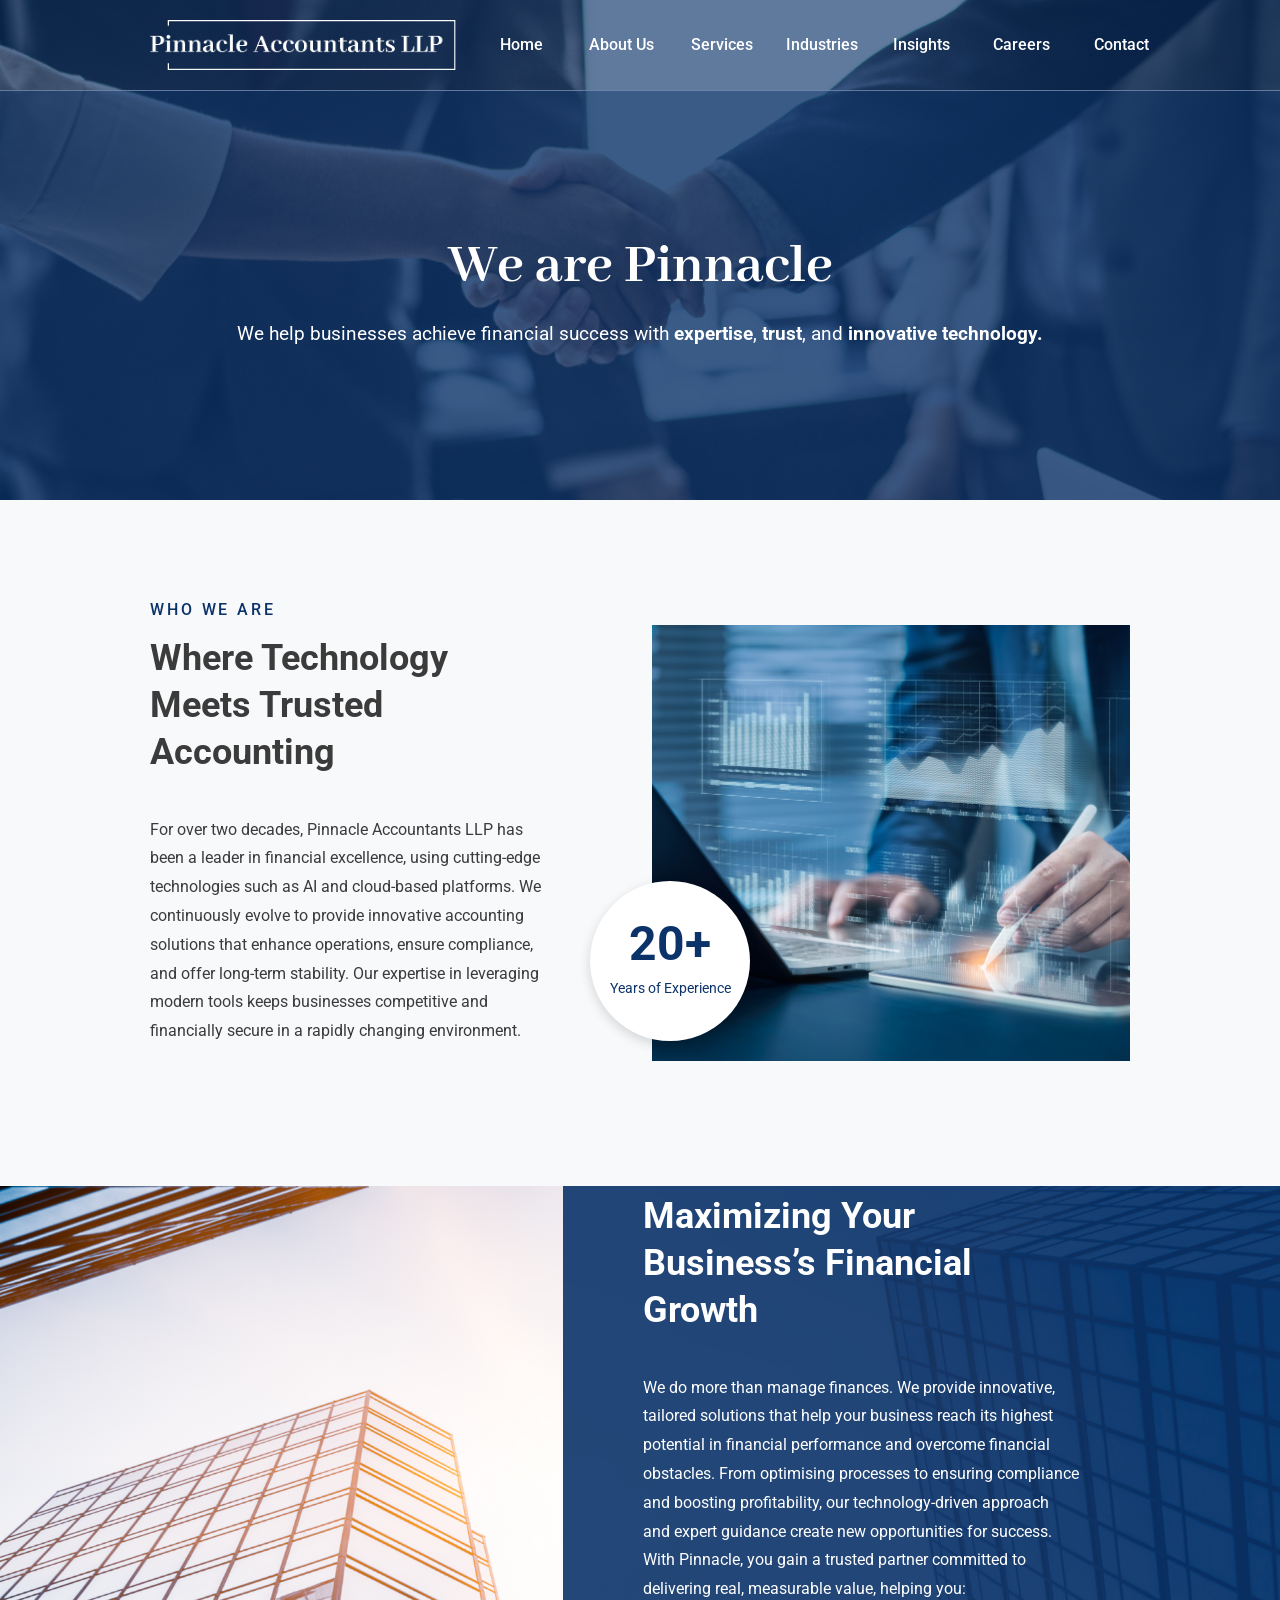
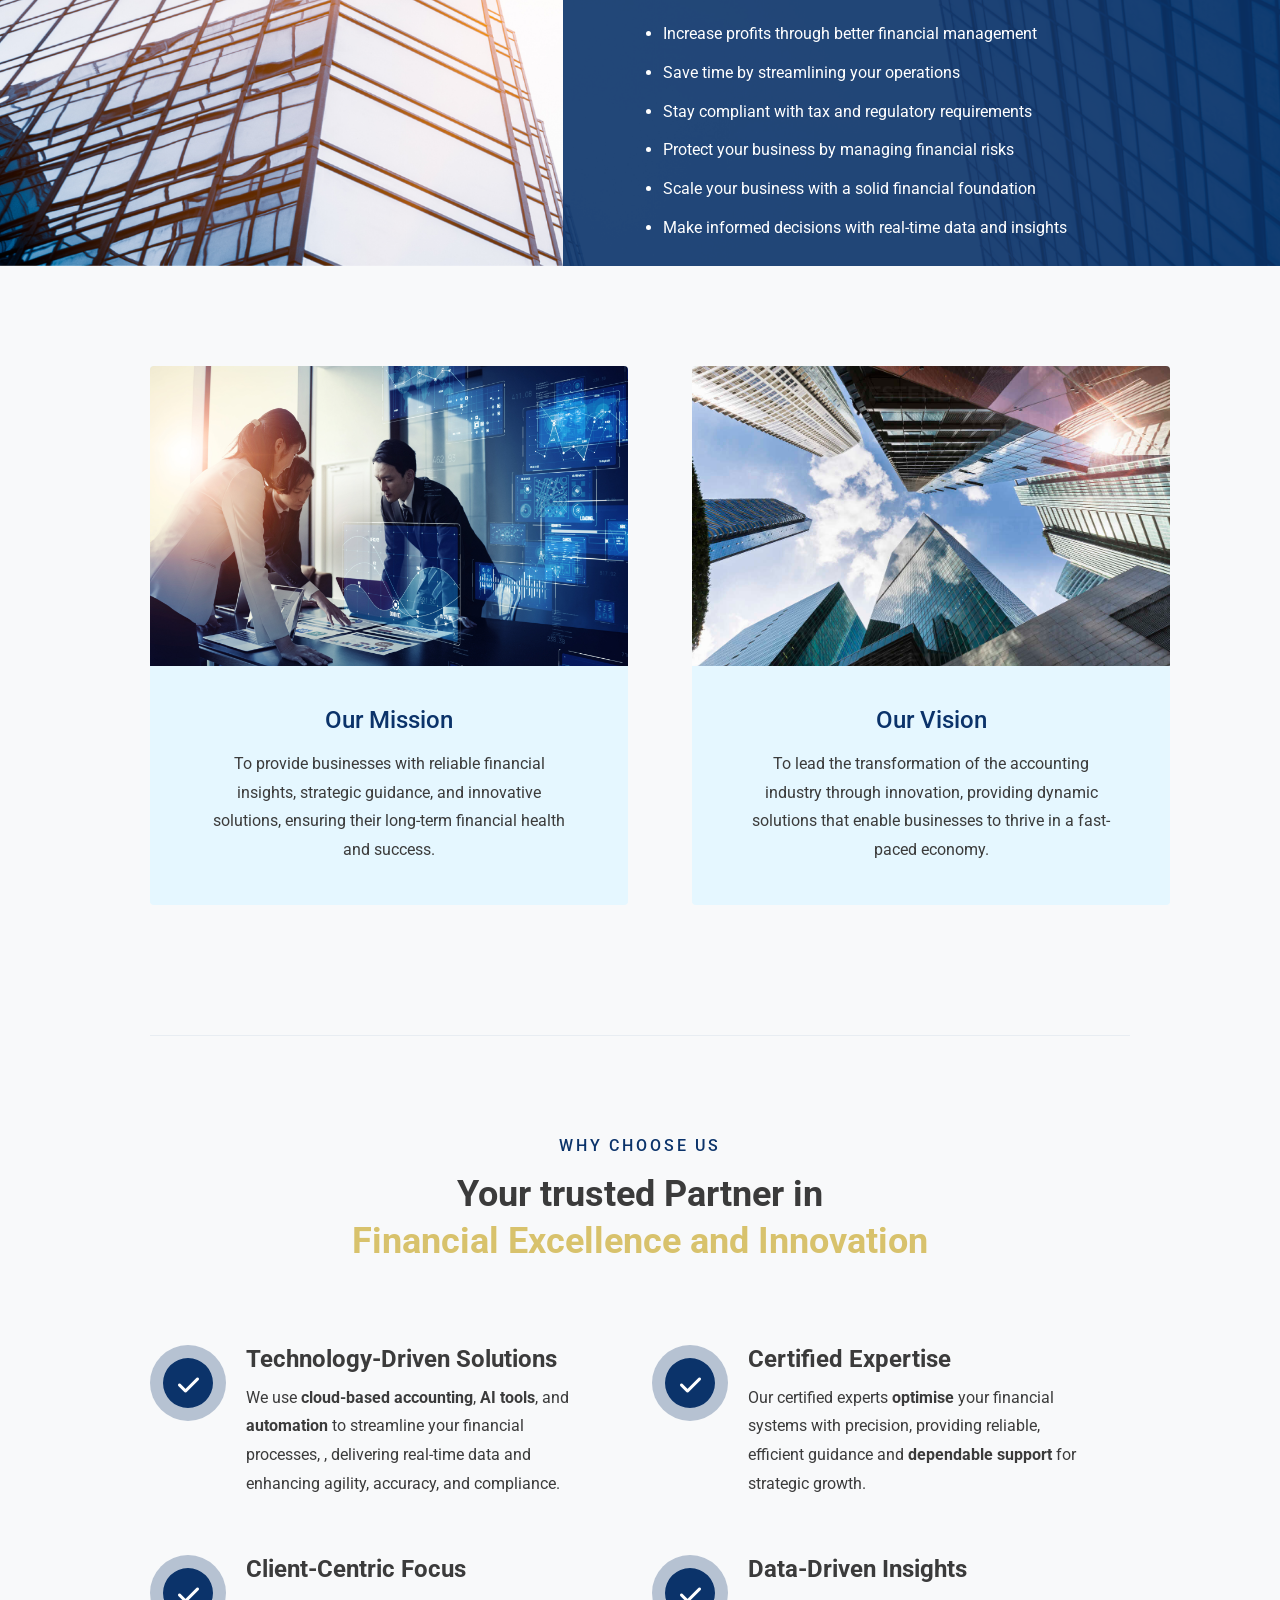
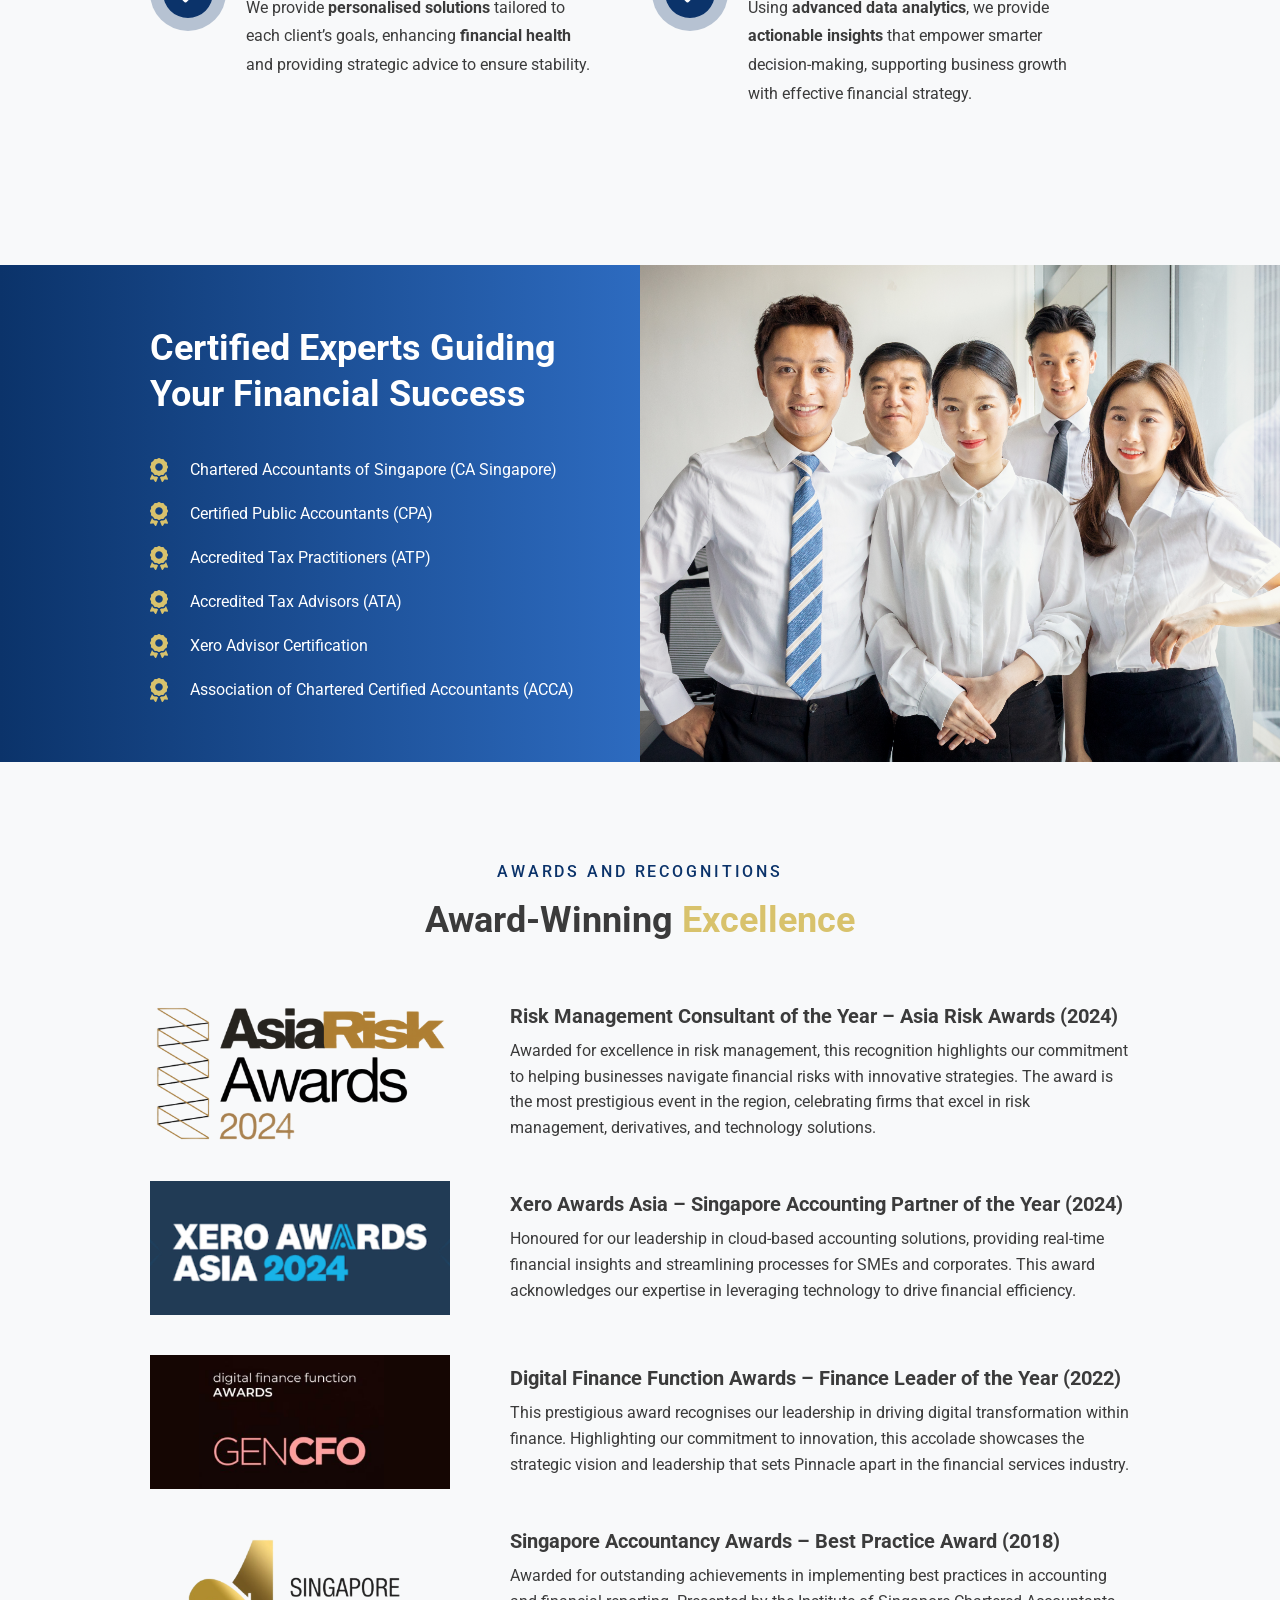
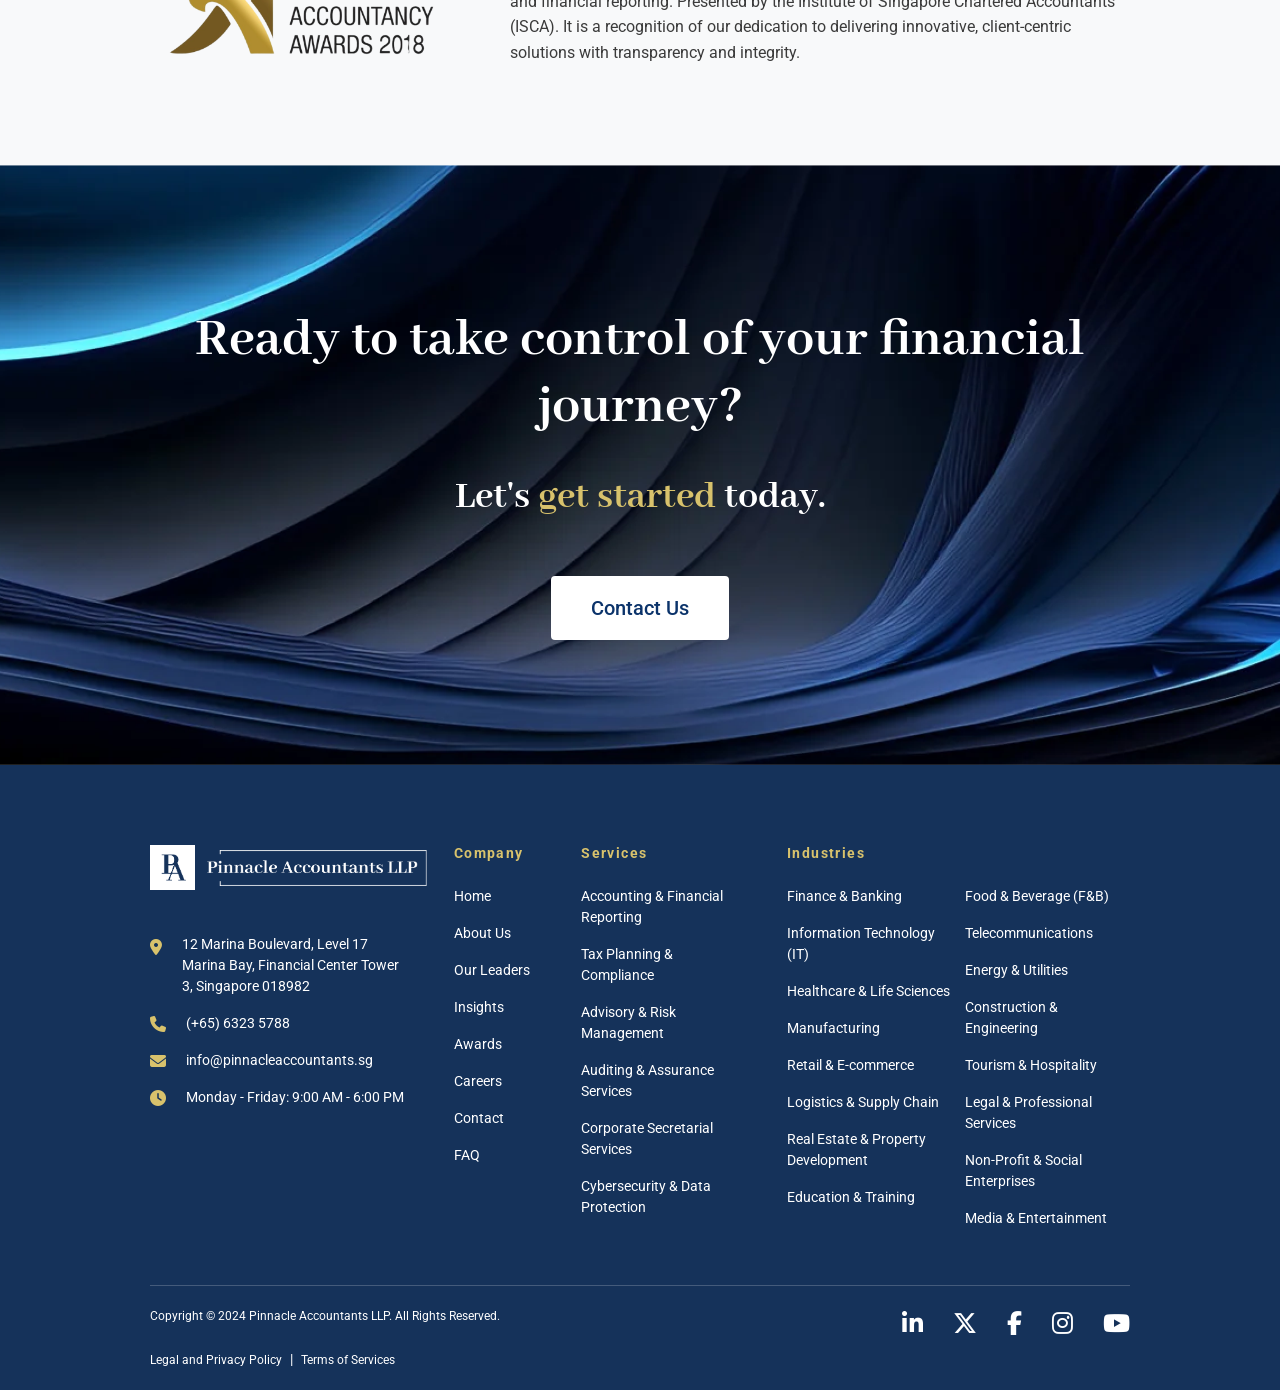
==== about.html @ b610c401 "Restore project files to 6964426" ====
<!DOCTYPE html>
<html lang="en">
    <head>
        <meta charset="UTF-8">
        <meta name="viewport" content="width=device-width, initial-scale=1.0">
    
        <!-- Favicon -->
        <link rel="icon" type="image/x-icon" href="images/favicon.ico">
    
        <!-- Fonts -->
        <link rel="preconnect" href="https://fonts.googleapis.com">
        <link rel="preconnect" href="https://fonts.gstatic.com" crossorigin>
        <link href="https://fonts.googleapis.com/css2?family=Abhaya+Libre:wght@400;500;600;700;800&display=swap" rel="stylesheet">
        <link href="https://fonts.googleapis.com/css2?family=Abhaya+Libre:wght@400;500;600;700;800&family=Roboto:ital,wght@0,100;0,300;0,400;0,500;0,700;0,900;1,100;1,300;1,400;1,500;1,700;1,900&display=swap" rel="stylesheet">
    
        <!-- Font Awesome -->
        <link rel="stylesheet" href="https://cdnjs.cloudflare.com/ajax/libs/font-awesome/6.6.0/css/all.min.css" integrity="sha512-Kc323vGBEqzTmouAECnVceyQqyqdsSiqLQISBL29aUW4U/M7pSPA/gEUZQqv1cwx4OnYxTxve5UMg5GT6L4JJg==" crossorigin="anonymous" referrerpolicy="no-referrer" />
    
        <!-- Bootstrap Library -->
        <link href="https://cdn.jsdelivr.net/npm/bootstrap@5.3.3/dist/css/bootstrap.min.css" rel="stylesheet" integrity="sha384-QWTKZyjpPEjISv5WaRU9OFeRpok6YctnYmDr5pNlyT2bRjXh0JMhjY6hW+ALEwIH" crossorigin="anonymous">
    
        <!-- CSS -->
        <link rel="stylesheet" href="css/style.css">
    
        <title>About Us</title>
    </head>
<body>
    <!-- Banner and Navbar combined -->
    <section class="banner-section about-banner">
        <header>
            <nav class="navbar navbar-expand-lg custom-navbar navbar-sub">
                <div class="container-fluid"> 
                    <!-- Logo -->
                    <a class="navbar-brand" href="index.html">
                        <img src="images/logo.png" alt="Pinnacle Logo" class="logo" height="50px">
                    </a>
                    <!-- Navigation Links -->
                    <button class="navbar-toggler" type="button" data-bs-toggle="collapse" data-bs-target="#navbarNav" aria-controls="navbarNav" aria-expanded="false" aria-label="Toggle navigation">
                        <span class="navbar-toggler-icon"></span>
                    </button>
                    <div class="collapse navbar-collapse" id="navbarNav">
                        <ul class="navbar-nav ms-auto">
                            <li class="nav-item">
                                <a class="nav-link" href="index.html">Home</a>
                            </li>
                            <li class="nav-item">
                                <a class="nav-link" href="about.html">About Us</a>
                            </li>
                            <li class="nav-item">
                                <a class="nav-link" href="#">Services</a>
                            </li>
                            <li class="nav-item">
                                <a class="nav-link" href="#">Industries</a>
                            </li>
                            <li class="nav-item">
                                <a class="nav-link" href="#">Insights</a>
                            </li>
                            <li class="nav-item">
                                <a class="nav-link" href="#">Careers</a>
                            </li>
                            <li class="nav-item">
                                <a class="nav-link" href="contact.html">Contact</a>
                            </li>
                        </ul>
                    </div>
                </div>
            </nav>
        </header>

        <!-- Banner Section Content -->
        <div class="overlay"></div>
        <div class="banner-content">
            <h1>We are Pinnacle</h1>
            <p>
                We help businesses achieve financial success with 
                <strong>expertise</strong>, 
                <strong>trust</strong>, and 
                <strong>innovative technology.</strong>
            </p>
        </div>
    </section>

    <!-- First About Section -->
    <section class="about-content-section">
        <div class="container-fluid">
            <div class="row align-items-center">
                <div class="col-md-6">
                    <!-- Left Side: Text Content -->
                    <h6 class="prehead">WHO WE ARE</h6>
                    <h2 class="section-header">Where Technology Meets Trusted Accounting</h2>
                    <p class="section-paragraph section-paragraph-one">
                        For over two decades, Pinnacle Accountants LLP has been a leader in financial excellence, using cutting-edge technologies such as AI and cloud-based platforms. We continuously evolve to provide innovative accounting solutions that enhance operations, ensure compliance, and offer long-term stability. Our expertise in leveraging modern tools keeps businesses competitive and financially secure in a rapidly changing environment.
                    </p>
                </div>
                <div class="col-md-6 about-position-relative">
                    <!-- Right Side: Image and Circle -->
                    <img src="images/about-img.jpg" alt="Technology in Accounting Image" class="about-img">
                    <div class="experience-circle">
                        <p class="years-text">20+</p>
                        <p class="years-subtext">Years of Experience</p>
                    </div>
                </div>
            </div>
        </div>
    </section>

    <!-- Second About Section -->
    <section class="maximize-section">
        <div class="container-fluid">
            <div class="overlay-half">
                <div class="overlay-content">
                    <h2 class="section-header">Maximizing Your Business’s Financial Growth</h2>
                    <p class="section-paragraph section-paragraph-two">
                        We do more than manage finances. We provide innovative, tailored solutions that help your business reach its highest potential in financial performance and overcome financial obstacles. From optimising processes to ensuring compliance and boosting profitability, our technology-driven approach and expert guidance create new opportunities for success. With Pinnacle, you gain a trusted partner committed to delivering real, measurable value, helping you:
                    </p>

                    <ul class="pinnacle-benefits-list">
                        <li>Increase profits through better financial management</li>
                        <li>Save time by streamlining your operations</li>
                        <li>Stay compliant with tax and regulatory requirements</li>
                        <li>Protect your business by managing financial risks</li>
                        <li>Scale your business with a solid financial foundation</li>
                        <li>Make informed decisions with real-time data and insights</li>
                    </ul>
                </div>
            </div>
        </div>
    </section>

    <!-- Mission and Vision Section -->
    <section class="mission-vision-section">
        <div class="container-fluid">
            <div class="row">
                <!-- Mission Box -->
                <div class="col-md-6">
                    <div class="mission-box box-style">
                        <img src="images/mission-img.jpg" alt="Team Meeting" class="mission-vision-img">
                        <h3 class="box-heading">Our Mission</h3>
                        <p class="box-paragraph">
                            To provide businesses with reliable financial insights, strategic guidance, and innovative solutions, ensuring their long-term financial health and success.
                        </p>
                    </div>
                </div>
                <!-- Vision Box -->
                <div class="col-md-6">
                    <div class="vision-box box-style">
                        <img src="images/vision-img.jpg" alt="Building Image" class="mission-vision-img">
                        <h3 class="box-heading">Our Vision</h3>
                        <p class="box-paragraph">
                            To lead the transformation of the accounting industry through innovation, providing dynamic solutions that enable businesses to thrive in a fast-paced economy.
                        </p>
                    </div>
                </div>
            </div>
        </div>
    </section>

    <hr class="separator-line">

    <!-- Why Choose Us Section -->
    <section class="why-choose-us-section">
        <div class="container-fluid">
            <h6 class="prehead">WHY CHOOSE US</h6>
            <h2 class="section-header why-choose-header">
                <span class="trusted-partner">Your trusted Partner in</span><br>
                <span class="gold-highlight">Financial Excellence and Innovation</span>
            </h2>
        
            <!-- Reasons Section -->
            <div class="row">
                <!-- First Column, First Row: Technology-Driven Solutions -->
                <div class="col-md-6">
                    <div class="why-box">
                        <div class="icon-container">
                            <i class="fa-solid fa-check"></i>
                        </div>
                        <div class="content-container">
                            <h3 class="why-heading">Technology-Driven Solutions</h3>
                            <p class="why-paragraph">
                                We use <strong>cloud-based accounting</strong>, <strong>AI tools</strong>, and <strong>automation</strong> to streamline your financial processes, , delivering real-time data and enhancing agility, accuracy, and compliance.
                            </p>
                        </div>
                    </div>
                </div>
            
                <!-- Second Column, First Row: Certified Expertise -->
                <div class="col-md-6">
                    <div class="why-box">
                        <div class="icon-container">
                            <i class="fa-solid fa-check"></i>
                        </div>
                        <div class="content-container content-container-right">
                            <h3 class="why-heading">Certified Expertise</h3>
                            <p class="why-paragraph">
                                Our certified experts <strong>optimise</strong> your financial systems with precision, providing reliable, efficient guidance and <strong>dependable support</strong> for strategic growth.
                            </p>
                        </div>
                    </div>
                </div>
            
                <!-- First Column, Second Row: Client-Centric Focus -->
                <div class="col-md-6">
                    <div class="why-box">
                        <div class="icon-container">
                            <i class="fa-solid fa-check"></i>
                        </div>
                        <div class="content-container">
                            <h3 class="why-heading">Client-Centric Focus</h3>
                            <p class="why-paragraph">
                                We provide <strong>personalised solutions</strong> tailored to each client’s goals, enhancing <strong>financial health</strong> and providing strategic advice to ensure stability.
                            </p>
                        </div>
                    </div>
                </div>
            
                <!-- Second Column, Second Row: Data-Driven Insights -->
                <div class="col-md-6">
                    <div class="why-box">
                        <div class="icon-container">
                            <i class="fa-solid fa-check"></i>
                        </div>
                        <div class="content-container content-container-right">
                            <h3 class="why-heading">Data-Driven Insights</h3>
                            <p class="why-paragraph">
                                Using <strong>advanced data analytics</strong>, we provide <strong>actionable insights</strong> that empower smarter decision-making, supporting business growth with effective financial strategy.
                            </p>
                        </div>
                    </div>
                </div>
            </div>
        </div>
    </section>

    <!-- Certified Experts Section -->
    <section class="certified-experts-section">
        <div class="row no-gutters">
            <!-- Left: Gradient Background with Text -->
            <div class="col-md-6 certified-experts-left d-flex align-items-center">
                <div class="container-fluid certs-content">
                    <h2 class="section-header experts-header">Certified Experts Guiding Your Financial Success</h2>
                    <ul class="experts-certifications">
                        <li>Chartered Accountants of Singapore (CA Singapore)</li>
                        <li>Certified Public Accountants (CPA)</li>
                        <li>Accredited Tax Practitioners (ATP)</li>
                        <li>Accredited Tax Advisors (ATA)</li>
                        <li>Xero Advisor Certification</li>
                        <li>Association of Chartered Certified Accountants (ACCA)</li>
                    </ul>
                </div>
            </div>

            <!-- Right: Image with Quote Box -->
            <div class="col-md-6 certified-experts-right position-relative">
                <img src="images/leaders.jpg" alt="Pinnacle Team Leaders" class="leaders-img">
            </div>
        </div>
    </section>
        
    <!-- Awards Section -->
<section id="awards-section" class="awards-section">
    <div class="container-fluid text-center">
        <h6 class="prehead">AWARDS AND RECOGNITIONS</h6>
        <h2 class="section-header">Award-Winning <span class="gold-highlight">Excellence</span></h2>
        <div class="awards-container">
            <!-- First Award -->
            <div class="award-item">
                <div class="award-image">
                    <img src="images/asia-risk.png" alt="Asia Risk Award">
                </div>
                <div class="award-content">
                    <h4 class="award-title">Risk Management Consultant of the Year – Asia Risk Awards (2024)</h4>
                    <p class="award-description">
                        Awarded for excellence in risk management, this recognition highlights our commitment to helping businesses navigate financial risks with innovative strategies. The award is the most prestigious event in the region, celebrating firms that excel in risk management, derivatives, and technology solutions.
                    </p>
                </div>
            </div>
            
            <!-- Second Award -->
            <div class="award-item">
                <div class="award-image">
                    <img src="images/xero.png" alt="Xero Award">
                </div>
                <div class="award-content">
                    <h4 class="award-title">Xero Awards Asia – Singapore Accounting Partner of the Year (2024)</h4>
                    <p class="award-description">
                        Honoured for our leadership in cloud-based accounting solutions, providing real-time financial insights and streamlining processes for SMEs and corporates. This award acknowledges our expertise in leveraging technology to drive financial efficiency.
                    </p>
                </div>
            </div>
            
            <!-- Third Award -->
            <div class="award-item">
                <div class="award-image">
                    <img src="images/digital-finance.png" alt="Digital Finance Award">
                </div>
                <div class="award-content">
                    <h4 class="award-title">Digital Finance Function Awards – Finance Leader of the Year (2022)</h4>
                    <p class="award-description">
                        This prestigious award recognises our leadership in driving digital transformation within finance. Highlighting our commitment to innovation, this accolade showcases the strategic vision and leadership that sets Pinnacle apart in the financial services industry.
                    </p>
                </div>
            </div>
            
            <!-- Fourth Award -->
            <div class="award-item">
                <div class="award-image">
                    <img src="images/sg-accountancy.png" alt="Singapore Accountancy Award">
                </div>
                <div class="award-content">
                    <h4 class="award-title">Singapore Accountancy Awards – Best Practice Award (2018)</h4>
                    <p class="award-description">
                        Awarded for outstanding achievements in implementing best practices in accounting and financial reporting. Presented by the Institute of Singapore Chartered Accountants (ISCA). It is a recognition of our dedication to delivering innovative, client-centric solutions with transparency and integrity.
                    </p>
                </div>
            </div>
        </div>
    </div>
</section>


    <!-- Call to Action Section -->
    <section class="cta-section">
        <div class="container-fluid">
            <div class="cta-content">
                <h2>Ready to take control of your financial journey?</h2>
                <p>Let's <span class="gold-highlight">get started</span> today.</p>
                <a href="contact.html" class="cta-btn">Contact Us</a>
            </div>
        </div>
    </section>
    
    <!-- Footer Section -->
    <footer class="footer-section">
        <div class="container-fluid">
            <div class="footer-content">
                <!-- Left Column: Company Information -->
                <div class="company-info">
                    <div class="footer-logo">
                        <img src="images/logo-PA.png" alt="Pinnacle Initial Logo" class="logo-initial">
                        <img src="images/logo.png" alt="Pinnacle Full Name Logo" class="logo-fullname">
                    </div>
                    <ul class="company-details company-details-footer">
                        <li><i class="fa-solid fa-location-dot" style="color: #d8c26c;"></i>12 Marina Boulevard, Level 17 Marina Bay, Financial Center Tower 3, Singapore 018982</li>
                        <li><i class="fa-solid fa-phone" style="color: #d8c26c;"></i>(+65) 6323 5788</li>
                        <li><i class="fa-solid fa-envelope" style="color: #d8c26c;"></i>info@pinnacleaccountants.sg</li>
                        <li><i class="fa-solid fa-clock" style="color: #d8c26c;"></i>Monday - Friday: 9:00 AM - 6:00 PM</li>
                    </ul>
                </div>
        
                <!-- Company Links Column -->
                <div class="footer-links company-links">
                    <h5 class="footer-header">Company</h5>
                    <ul>
                        <li><a href="index.html">Home</a></li>
                        <li><a href="about.html">About Us</a></li>
                        <li><a href="#">Our Leaders</a></li>
                        <li><a href="#">Insights</a></li>
                        <li><a href="about.html#awards-section">Awards</a></li>
                        <li><a href="#">Careers</a></li>
                        <li><a href="contact.html">Contact</a></li>
                        <li><a href="contact.html#faq-section">FAQ</a></li>
                    </ul>
                </div>
        
                <!-- Services Links Column -->
                <div class="footer-links services-links">
                    <h5 class="footer-header">Services</h5>
                    <ul>
                        <li><a href="#">Accounting & Financial Reporting</a></li>
                        <li><a href="#">Tax Planning & Compliance</a></li>
                        <li><a href="#">Advisory & Risk Management</a></li>
                        <li><a href="#">Auditing & Assurance Services</a></li>
                        <li><a href="#">Corporate Secretarial Services</a></li>
                        <li><a href="#">Cybersecurity & Data Protection</a></li>
                    </ul>
                </div>
        
                <!-- Industries Links Column (2 Columns) -->
                <div class="footer-links industries-links">
                    <h5 class="footer-header">Industries</h5>
                    <div class="industries-columns">
                        <ul class="industries-column-1">
                            <li><a href="#">Finance & Banking</a></li>
                            <li><a href="#">Information Technology (IT)</a></li>
                            <li><a href="#">Healthcare & Life Sciences</a></li>
                            <li><a href="#">Manufacturing</a></li>
                            <li><a href="#">Retail & E-commerce</a></li>
                            <li><a href="#">Logistics & Supply Chain</a></li>
                            <li><a href="#">Real Estate & Property Development</a></li>
                            <li><a href="#">Education & Training</a></li>
                        </ul>
                        <ul class="industries-column-2">
                            <li><a href="#">Food & Beverage (F&B)</a></li>
                            <li><a href="#">Telecommunications</a></li>
                            <li><a href="#">Energy & Utilities</a></li>
                            <li><a href="#">Construction & Engineering</a></li>
                            <li><a href="#">Tourism & Hospitality</a></li>
                            <li><a href="#">Legal & Professional Services</a></li>
                            <li><a href="#">Non-Profit & Social Enterprises</a></li>
                            <li><a href="#">Media & Entertainment</a></li>
                        </ul>
                    </div>
                </div>
            </div>
        
            <!-- Bottom Line and Copyright -->
            <div class="footer-bottom">
                <p class="footer-bottom-text">Copyright © 2024 Pinnacle Accountants LLP. All Rights Reserved.</p>
                <div class="social-icons">
                    <a href="#" class="social-icon" aria-label="LinkedIn"><i class="fa-brands fa-linkedin-in"></i></a>
                    <a href="#" class="social-icon" aria-label="X"><i class="fa-brands fa-x-twitter"></i></a>
                    <a href="#" class="social-icon" aria-label="Facebook"><i class="fa-brands fa-facebook-f"></i></a>
                    <a href="#" class="social-icon" aria-label="Instagram"><i class="fa-brands fa-instagram"></i></a>
                    <a href="#" class="social-icon" aria-label="YouTube"><i class="fa-brands fa-youtube"></i></a>
                </div>
            </div>

            <!-- Legal and Terms Links Section -->
            <div class="footer-links-bottom">
                <a href="#" class="footer-bottom-link">Legal and Privacy Policy</a>
                <span class="separator">|</span>
                <a href="#" class="footer-bottom-link">Terms of Services</a>
            </div>
        </div>
    </footer>

    <script src="https://cdn.jsdelivr.net/npm/bootstrap@5.3.3/dist/js/bootstrap.bundle.min.js" integrity="sha384-YvpcrYf0tY3lHB60NNkmXc5s9fDVZLESaAA55NDzOxhy9GkcIdslK1eN7N6jIeHz" crossorigin="anonymous"></script>

    <script src="js/script.js" ></script>
</body>
</html>
---- css/style.css ----
/******************** Global Styles ********************/
body {
    font-family: 'Roboto', sans-serif;
    background-color: #f8f9fa;
    margin: 0;
    padding: 0;
    box-sizing: border-box;
}

/* Consistent Padding Across All Sections */
.container-fluid {
    padding-left: 150px;  
    padding-right: 150px; 
    max-width: 100%;
    box-sizing: border-box;
}

h1 {
    font-family: 'Abhaya Libre', serif;
    font-weight: 700;
    font-size: 58px;
}

p {
    line-height: 1.8;
}

.section-header {
    font-size: 36px;
    font-weight: 700;
    margin-bottom: 40px;
    line-height: 1.3;
    color: #3b3b3b;
}

.gold-highlight {
    color: #d8c26c;
}

.prehead {
    font-size: 16px;
    letter-spacing: 0.18em; /* 18% of font size */
    font-weight: 500;
    color: #0b336a;
    text-transform: uppercase;
    margin-bottom: 16px;
}

.section-paragraph {
    font-size: 16px;
}




/******************** Banner Section ********************/
.banner-section {
    position: relative;
}
.index-banner {
    background: url('../images/home-banner.png') no-repeat center center/cover;
    background-position: top center;
    height: 745px; 
}

.about-banner {
    background: url('../images/shake-hands-img.jpg') no-repeat center center/cover;
    height: 500px; 
}

.contact-banner {
    background: url('../images/meeting-img.jpg') no-repeat center center/cover;
    background-position: top center;
    height: 500px; 
}

.overlay {
    position: absolute;
    top: 90px; 
    left: 0;
    right: 0;
    height: calc(100% - 90px); /* Fills the remaining space below the navbar */
    background-color: #0b336acc;
    z-index: 0; /* Overlay is below the text */
}

.banner-content {
    position: absolute;
    z-index: 2;
    top: 60%;
    left: 50%;
    transform: translate(-50%, -50%);
    text-align: center;
    color: #ffffff;
    width: 80%;
}

.banner-content p {
    font-family: 'Roboto', sans-serif;
    font-weight: 400;
    font-size: 1.2rem;
    margin-top: 15px;
}

.index-banner-content {
    position: absolute;
    z-index: 2; 
    top: 42%;
    max-width: 100%;
    box-sizing: border-box;
    text-align: left;
    color: #ffffff;
    width: 100%;
}

.index-banner-content h1 {
    font-size: 52px;
    margin-bottom: 40px;
}

.index-banner-content .banner-cta-btn {
    background-color: #ffffff;
    font-weight: 500;
    color: #0b336a;
    text-decoration: none;
    border: none;
    border-radius: 4px; 
    padding: 20px 40px; 
    font-size: 20px; 
    cursor: pointer; 
    transition: background-color 0.3s ease, color 0.3s ease; 
    display: inline-block;
    margin-top: 4px;
}

.index-banner-content .banner-cta-btn:hover,
.index-banner-content .banner-cta-btn:active {
    background-color: #d8c26c; 
    color: #ffffff; 
}




/******************** Navbar Styles ********************/
.custom-navbar {
    position: absolute;
    top: 0;
    width: 100%;
    z-index: 10;
    padding: 15px 0;
    transition: background-color 0.3s ease, border-bottom 0.3s ease;
}

.navbar-index {
    background-color: transparent;
}

.navbar-sub {
    border-bottom: 1px solid rgba(255, 255, 255, 0.35);
    background-color: rgba(11, 51, 106, 0.65);
}

/* Background color for scrolled navbar */
.navbar-scrolled {
    position: fixed;
    top: 0;
    background-color: #15325a !important; 
    border-bottom: none !important;
    width: 100%;
    z-index: 999;
}

.custom-navbar .navbar-nav {
    margin-left: auto;
    display: flex;
    align-items: center;
}

.custom-navbar .nav-link {
    font-weight: 500;
    font-size: 16px;
    color: #ffffff;
    padding: 8px 0;  
    margin-right: 10px;
    text-align: center;
    width: 100px; 
    position: relative;
    border-radius: 4px;
    
}

.custom-navbar .nav-link:hover,
.custom-navbar .nav-link:focus {
    color: #d8c26c;
}

/* Remove extra margin for the last link to align with the right edge */
.custom-navbar .navbar-nav .nav-link:last-child {
    margin-right: 0;
}




/******************** Home Page ********************/
/* Client Logo Section */
.client-logo-section {
    background-color: #f2f2f2;
    padding: 40px 0; 
}

.client-logo-row {
    display: flex;
    justify-content: space-between;
    align-items: center;
}

.client-logo {
    max-width: 12%; 
    height: auto; 
}

#clientLogoCarousel .carousel-control-prev-icon, #clientLogoCarousel .carousel-control-next-icon {
    background-color: #b1b1b1;
    border-radius: 50%;
    width: 30px;
    height: 30px;
}

#clientLogoCarousel .carousel-item {
    text-align: center;
}

#clientLogoCarousel .carousel-item img {
    max-width: 150px;
    height: auto;
}

/* Services Section */
.services-section {
    padding: 100px 0;
    background-color: #f8f9fa;
}

.services-section .section-header {
    text-align: center;
    margin-bottom: 60px;
}

.services-row {
    display: flex;
    flex-wrap: wrap;
    justify-content: space-between; 
    gap: 30px;
}

.service-box {
    position: relative;
    text-align: center;
    padding: 0;
    flex-basis: calc(33.33% - 20px); /* 3 boxes per row - gap */
    background-size: cover;
    background-position: center;
    background-repeat: no-repeat;
    height: 350px;
    display: flex;
    justify-content: center;
    align-items: center;
}

.service-box .overlay-services {
    background-color: rgba(14, 55, 112, 0.9);
    padding: 60px 40px;
    width: 100%;
    height: 100%;
    display: flex;
    flex-direction: column;
    justify-content: center;
    align-items: center;
}

.service-icon {
    max-width: 40px;
    margin-bottom: 20px;
}

.service-box h3 {
    font-size: 20px;
    font-weight: bold;
    color: #ffffff;
    margin-bottom: 20px;
    padding: 0 20px;
}

.service-box p {
    font-size: 16px;
    color: #ffffff;
    margin-bottom: 25px;
    line-height: 1.5;
}

.service-link {
    font-size: 16px;
    text-transform: uppercase;
    color: #ffffff;
    text-decoration: underline;
    display: inline-block;
    transition: color 0.3s ease;
}

.service-link i {
    margin-left: 8px;
}

.service-link:hover {
    color: #d8c26c;
}

/* Introduction Section */
.intro-section {
    padding-bottom: 100px;
}

.intro-image {
    width: 100%;
    height: auto;
}

.intro-right {
    padding-left: 40px;
}

.intro-paragraph {
    color: #3b3b3b;
    margin-bottom: 45px;
}

.intro-btn {
    background-color: #0b336a;
    color: white;
    font-size: 16px;
    padding: 15px 30px;
    border-radius: 4px;
    text-decoration: none;
    display: inline-block;
    border: none;
    transition: background-color 0.3s ease;
}

.intro-btn:hover {
    background-color: #d8c26c;
    color: #ffffff;
}

/* Client Testimonial Section */
.testimonials-section {
    position: relative;
    padding: 100px 0;
    background: url('../images/testimonial-bg.png') no-repeat center center/cover;
    background-position: center;
    width: 100%;
}

.testimonials-section::before {
    content: '';
    position: absolute;
    top: 0;
    left: 0;
    right: 0;
    bottom: 0;
    background-color: rgba(14, 55, 112, 0.9); 
    z-index: 1;
    width: 100%;
}

.testimonials-section .container-fluid {
    position: relative;
    z-index: 2; 
    text-align: center;
}

.testimonials-section .prehead {
    color: #d8c26c;
}

.testimonials-section .section-header {
    color: #ffffff;
}

#testimonialCarousel .carousel-item {
    color: #ffffff;
    font-size: 20px;
    min-height: 300px; /* To avoid movement based on testimonial length */
}

.testimonial-paragraph {
    font-style: italic;
    margin-bottom: 30px;
    max-width: 800px; 
    margin: 0 auto;
}

.testimonial-name {
    display: flex;
    justify-content: center;
    align-items: flex-start;
    font-size: 16px;
    margin-top: 60px;
}

.testimonial-name i { 
    margin-right: 12px; 
    font-size: 32px;
}

.name-details {
    text-align: left;
}

.name-details strong {
    font-size: 16px;
    font-weight: bold;
}

.name-details {
    font-size: 14px;
}

#testimonialCarousel .carousel-control-prev-icon,
#testimonialCarousel .carousel-control-next-icon {
    background-color: transparent;
    width: 40px;
    height: 40px;
}

/* CEO Quote Section */
.ceo-quote-section {
    background-color: #e5f7ff;
    padding: 0; 
}

.ceo-image {
    overflow: hidden;
}

.ceo-photo {
    width: 100%;
    height: 100%;
    object-fit: cover;
}

.quote-content {
    background-color: #e5f7ff;
    padding: 60px 0 60px 100px;
    display: flex;
    flex-direction: column;
    justify-content: center;
}

.quote-icon {
    font-size: 100px;
    color: #0b336a;
    margin-bottom: 20px;
    opacity: 0.3;
}

.quote-text {
    font-size: 30px;
    font-weight: 700;
    color: #3b3b3b;
    margin-bottom: 40px;
    line-height: 1.5;
}

.ceo-details {
    font-size: 16px; 
    color: #0b336a;
}

.ceo-details strong {
    font-size: 20px;
    font-weight: bold;
    color: #0b336a;
}

.ceo-quote-section .row {
    display: flex;
}

/* Insights Section */
.insights-section {
    padding: 100px 0;
}

.insights-section .section-header {
    text-align: center;
    margin-bottom: 60px;
}

.insights-row {
    display: flex;
    justify-content: space-between;
    margin-bottom: 40px;
}

.insight-box {
    background-color: #ffffff;
    border: 1px solid #e0e0e0;
    padding: 0;
    border-radius: 8px;
    box-shadow: 0 4px 8px rgba(0, 0, 0, 0.1);
    transition: transform 0.3s ease, box-shadow 0.3s ease;
}

.insight-box:hover {
    transform: translateY(-10px);
    box-shadow: 0 10px 20px rgba(0, 0, 0, 0.15);
}

.insight-image {
    width: 100%;
    height: 300px; 
    object-fit: cover;
    border-radius: 6px 6px 0 0;
    padding: 0;
}

.insight-content {
    padding: 30px;
}

.insight-box h3 {
    font-size: 22px;
    color: #0b336a;
    margin-bottom: 15px;
}

.insight-desc {
    font-size: 16px;
    color: #3b3b3b;
    line-height: 1.6;

}

.insight-meta {
    font-size: 14px;
    color: #b1b1b1;
    margin-bottom: 20px;
}

.insight-meta .category {
    font-weight: bold;
    color: #d8c26c;
}

.read-more {
    font-size: 16px;
    font-weight: bold;
    color: #0b336a;
    text-decoration: none;
}

.read-more i {
    margin-left: 8px;
}

.read-more:hover {
    text-decoration: underline;
}

.view-more-btn {
    background-color: #0b336a;
    color: #ffffff;
    padding: 15px 40px;
    font-size: 16px;
    border-radius: 4px;
    text-decoration: none;
    display: inline-block;
    margin-top: 40px;
    transition: background-color 0.3s ease;
}

.view-more-btn:hover {
    background-color: #d8c26c;
}




/* Awards Logo Section */
.awards-logo-section {
    padding: 40px 0;
    background-color: #f2f2f2;
}

.awards-logo-row {
    display: flex;
    justify-content: space-between;
    align-items: center;
}

.award-logo {
    max-width: 200px;
    height: auto;
    display: block;
}

#awardsLogoCarousel .carousel-item {
    text-align: center;
}

#awardsLogoCarousel .award-logo {
    margin: 0 auto;
    max-width: 200px;
    height: auto;
}

#awardsLogoCarousel .carousel-control-prev-icon, #awardsLogoCarousel .carousel-control-next-icon {
    background-color: #b1b1b1;
    border-radius: 50%;
    width: 30px;
    height: 30px;
}




/******************** About Page ********************/
/* First About Section */
.about-content-section {
    padding: 100px 0;
}

.about-content-section .section-header {
    width: 80%;
    color: #3b3b3b;
}

.section-paragraph-one {
    color: #3b3b3b;
    max-width: 85%;
    margin-bottom: 40px;
}

.about-img {
    width: 100%;
    height: 436px;
    object-fit: cover; 
}

.about-position-relative {
    position: relative;
}

.experience-circle {
    position: absolute;
    bottom: 20px;
    left: -50px; 
    width: 160px;
    height: 160px;
    background-color: white;
    border-radius: 50%;
    display: flex;
    flex-direction: column;
    justify-content: center;
    align-items: center;
    box-shadow: 0px 4px 12px rgba(0, 0, 0, 0.15); 
}

.years-text {
    font-size: 48px;
    font-weight: 700;
    color: #0b336a;
    margin: 0;
    height: 75px;
}

.years-subtext {
    font-size: 14px;
    color: #0b336a;
    font-weight: 400;
    text-align: center;
    padding-bottom: 4px;
}

/* Second About Section */
.maximize-section {
    position: relative;
    background: url('../images/cropped-skyscraper-img.png') no-repeat center center/cover;
    height: 680px; 
    width: 100%;
}

.overlay-half {
    position: absolute;
    top: 0;
    right: 0;
    width: 56%; 
    height: 100%;
    background-color: rgba(11, 51, 106, 0.9); 
    display: flex;
    align-items: center;
    justify-content: flex-start;
}

.overlay-content {
    padding: 60px 200px 60px 80px;
    color: #ffffff;
    text-align: left;
    z-index: 2; /* Text is above the overlay */
}

.maximize-section .section-header {
    color: #ffffff;
}

.pinnacle-benefits-list {
    list-style-type: disc;
    margin-left: 20px;
    padding-left: 0;
}

.pinnacle-benefits-list li {
    font-size: 16px;
    line-height: 1.8;
    color: #ffffff; 
    margin-bottom: 10px;
}

/* Mission Vision Section */
.mission-vision-section {
    padding: 100px 0;
}

.mission-vision-row {
    display: flex;
    justify-content: space-between; 
    flex-wrap: wrap;
}

.box-style {
    background-color: #e5f7ff;
    border-radius: 4px;
    padding: 0; 
    text-align: center;
    width: 100%;
    margin-bottom: 30px;
}

.mission-box {
    margin-right: 40px;
}

.vision-box {
    margin-left: 40px;
}

.mission-vision-img {
    width: 100%;
    height: 300px;
    object-fit: cover;
    border-top-left-radius: 4px;
    border-top-right-radius: 4px;
    margin: 0;
    padding: 0;
}

.box-heading {
    font-size: 24px;
    color: #0b336a;
    margin-top: 40px;
}

.box-paragraph {
    font-size: 16px;
    line-height: 1.8;
    color: #3b3b3b;
    margin-top: 15px;
    padding: 0 60px 40px 60px;
}

.separator-line {
    width: calc(100% - 300px); /* Subtract container-fluid padding (150px on both sides) */
    height: 1px;
    background-color:rgba(30, 78, 144, 0.3);
    border: none;
    margin: 0 auto; 
}

/* Why Choose Us Section */
.why-choose-us-section {
    padding: 100px 0;
}

.why-choose-us-section .prehead {
    text-align: center;
}

.why-choose-header {
    text-align: center;
    margin-bottom: 80px;
}

.trusted-partner {
    color: #3b3b3b;
}

/* Reasons Section */
.why-box {
    display: flex;
    margin-bottom: 40px;
    align-items: flex-start;
}

.icon-container {
    background-color: #0b336a;
    border-radius: 50%;
    width: 76px;
    height: 76px;
    padding: 15px;
    margin-right: 20px;
    display: inline-block;
    border: 13px solid rgba(255, 255, 255, 0.7);
}

.icon-container i {
    font-size: 24px;
    color: #ffffff;
}

.content-container {
    padding-right: 35px;
    flex-grow: 1;
}

.content-container-left {
    padding-right: 0;
}

.why-heading {
    font-size: 24px;
    font-weight: 700;
    color: #3b3b3b;
    margin-bottom: 10px;
}

.why-paragraph {
    font-size: 16px;
    line-height: 1.8;
    color: #3b3b3b;
}

/* Certified Experts Section */
.certified-experts-section {
    width: 100%;
    padding: 0;
}
 
.certified-experts-section .certs-content {
    padding-right: 40px;
}

.certified-experts-left {
    background: linear-gradient(to right, #0b336a, #2d6bc0);
    color: #ffffff;
    display: flex;
    justify-content: center;
    min-height: 100%;
}

.certified-experts-left .container-fluid {
    padding-top: 60px;
    padding-bottom: 40px;
}

.certified-experts-left .subheading {
    color: #ffffff; 
}

.certified-experts-left .experts-header {
    color: #ffffff;
}

.certified-experts-left .experts-certifications {
    list-style: none;
    padding: 0;
}

.certified-experts-left .experts-certifications li {
    font-size: 16px;
    margin-bottom: 20px;
    padding-left: 40px;
    position: relative;
}

.certified-experts-left .experts-certifications li::before {
    font-family: 'FontAwesome';
    content: "\f559"; /* FontAwesome code for award icon */
    color: #d8c26c;
    font-size: 24px; 
    position: absolute;
    left: 0;
    top: 0;
    line-height: 1; 
}

/* Right Side: Image */
.certified-experts-right {
    padding: 0;
    position: relative;
}

.leaders-img {
    width: 100%;
    height: 100%; 
    object-fit: cover;
}

/* No gaps between the gradient and image */
.row.no-gutters {
    margin-right: 0;
    margin-left: 0;
}

.row.no-gutters > [class*='col-'] {
    padding-right: 0;
    padding-left: 0;
}

/* Awards Section */
.awards-section {
    padding: 100px 0;
}

.awards-container {
    display: flex;
    flex-direction: column;
    gap: 40px; 
    padding-top: 20px;
}

.award-item {
    display: flex;
    flex-direction: row;
    align-items: center;
    justify-content: start;
    gap: 60px; 
}

.award-image img {
    max-width: 300px;
    height: auto;
}

.award-content {
    text-align: left;
}

.award-title {
    font-size: 20px;
    font-weight: 700;
    color: #3b3b3b;
    margin-bottom: 10px;
}

.award-description {
    color: #3b3b3b;
    margin-bottom: 0;
    font-size: 16px;
    line-height: 1.6;
}




/******************** Call to Action Section ********************/
.cta-section {
    position: relative;
    background: url('../images/cropped-3d-cta-1.png') no-repeat center center/cover;
    height: 600px; 
    background-position: bottom center;
    display: flex;
    justify-content: center;
    align-items: center;
}

.cta-content {
    position: relative;
    text-align: center;
    color: #ffffff;

}

.cta-content h2 {
    font-family: 'Abhaya Libre', serif;
    font-size: 56px; 
    font-weight: 700;
    margin-bottom: 20px;
}

.cta-content p {
    font-family: 'Abhaya Libre', serif;
    font-size: 40px; 
    font-weight: 700;
    margin-bottom: 60px;
}

.gold-highlight {
    color: #d8c26c;
}

.cta-btn {
    background-color: #ffffff;
    color: #0b336a;
    font-size: 20px;
    font-weight: 500;
    padding: 20px 40px;
    border-radius: 4px;
    text-decoration: none;
    transition: background-color 0.3s ease;
}

.cta-btn:hover {
    background-color: #d8c26c;
    color: #ffffff;
}




/******************** Contact Page ********************/
.contact-section {
    padding: 100px 0;
}

.contact-details {
    padding-right: 30px;
}
 
.contact-image {
    width: 100%;
    height: auto;
    margin-bottom: 40px;
}

.company-name {
    font-size: 36px;
    color: #3b3b3b;
    font-weight: bold;
    margin-bottom: 20px;
}

.company-details {
    list-style: none;
    padding: 0;
    margin-bottom: 40px;
}

.company-details li {
    display: flex;
    align-items: center;
    margin-bottom: 20px;
    font-size: 16px;
    color: #3b3b3b;
}

.company-details i {
    font-size: 20px;
}

.company-details li:first-child {
    align-items: flex-start; 
    padding-top: 4px;
}

.company-details li:first-child i {
    margin-top: 5px;
}

.company-details i {
    margin-right: 20px;
    color: #0b336a;
}

/* Contact Form */
.contact-form-container {
    background-color: #e5f7ff;
    padding: 40px;
    border-radius: 4px;
}

.contact-form h3 {
    font-family: 'Roboto', sans-serif;
    font-size: 24px;
    font-weight: bold;
    color: #3b3b3b;
    margin-bottom: 30px;
}

.contact-form .form-control {
    width: 100%;
    padding: 15px;
    font-size: 16px;
    margin-bottom: 20px;
    border-radius: 4px;
    border: 1px solid #e0e0e0;
}

.contact-form textarea {
    height: 120px;
    resize: none;
}

.contact-form .btn-send {
    background-color: #0b336a;
    color: #ffffff;
    font-size: 16px;
    padding: 15px 20px;
    border: none;
    border-radius: 4px;
    cursor: pointer;
    width: 100%;
    transition: background-color 0.3s ease;
}

.contact-form .btn-send:hover {
    background-color: #d8c26c;
    color: #ffffff;
}

/* FAQ Section */
.faq-section {
    padding: 100px 0;
}

.accordion-button, .accordion-body, .accordion-item {
    border: none;
    box-shadow: none; 
}

/* Left Column Styles */
.accordion-button {
    color: #3b3b3b;
    font-weight: 500;
    font-size: 18px;
    text-align: left;
    padding: 25px;
    border-bottom: 1px solid #b1b1b1;
}

.accordion-button:not(.collapsed) {
    background-color: #e5f7ff;
    color: #3b3b3b;
    border: none;
}

.accordion-body {
    padding: 25px;
    border-bottom: 1px solid #b1b1b1;
    font-size: 16px;
    color: #3b3b3b;
    line-height: 1.8;
}

/* Subscribe Section */
.subscribe-section {
    position: relative;
    background: url('../images/cropped-3d-cta-2.png') no-repeat center center/cover;
    width: 100%;
    height: 500px;
    background-position: bottom center;
    display: flex;
    justify-content: center;
    align-items: center;
}

.subscribe-content {
    position: relative;
    text-align: center;
    color: #ffffff;
}

.subscribe-content-heading {
    width: 100%; 
    max-width: 650px; /* line break control */
    margin: 0 auto;
}

.subscribe-content-heading h2 {
    font-family: 'Abhaya Libre', serif;
    font-size: 50px; 
    font-weight: 700;
    margin-bottom: 20px;
    line-height: 1.3;
    word-wrap: break-word;
    width: 100%;
}

.subscribe-content p {
    font-size: 20px;
    margin-bottom: 40px;
}

.gold-highlight {
    color: #d8c26c;
}

/* Email Input */
.subscribe-form {
    display: flex;
    justify-content: center;
    align-items: center;
    max-width: 1200px; 
    margin: 0 auto;
}

.email-input {
    width: 70%;
    padding: 15px 20px;
    font-size: 20px; 
    border-radius: 4px 0 0 4px;
    border: none;
    outline: none;
    box-sizing: border-box;
}

.subscribe-btn {
    background-color: #d8c26c;
    height: 60px; 
    padding: 15px 25px;
    border: none;
    border-radius: 0 4px 4px 0;
    cursor: pointer;
    display: flex;
    align-items: center;
    justify-content: center;
    transition: background-color 0.3s ease;
}

.subscribe-btn i {
    font-size: 30px;
}

.subscribe-btn:hover {
    background-color: #c0a856;
}




/******************** Footer Section ********************/
.footer-section {
    background-color: #15325a;
    color: #ffffff;
    padding: 80px 0 20px 0;
    font-size: 14px;
}

.footer-content {
    display: flex;
    justify-content: space-between;
    flex-wrap: wrap;
    gap: 20px;
}

/* Footer Logo */
.footer-logo {
    display: flex;
    align-items: center;
    margin-bottom: 40px;
}

.logo-initial {
    height: 45px;
    margin-right: 12px;
}

.logo-fullname {
    height: 36px;
}

/* Company Information Section */
.company-info {
    width: 26%;
}

.company-details-footer li {
    display: flex;
    align-items: center;
    margin-bottom: 16px;
    color: #ffffff;
    font-size: 14px;
}

.company-details-footer i {
    margin-right: 20px;
    color: #d8c26c;
    font-size: 16px;
}

/* Footer Links Section (Company, Services, Industries) */
.footer-links {
    color: #ffffff;
    margin-bottom: 20px;
}

.footer-header {
    font-size: 14px;
    font-weight: bold;
    letter-spacing: 0.1em;
    color: #d8c26c;
    margin-bottom: 24px; 
}

.footer-links ul {
    list-style: none;
    padding: 0;
    margin: 0;
}

.footer-links ul li {
    margin-bottom: 16px;
}

.footer-links ul li a {
    color: #ffffff;
    text-decoration: none;
    transition: color 0.3s ease;
    display: block;
}

.footer-links ul li a:hover {
    color: #d8c26c;
}

.company-links {
    width: 8%; 
}

.services-links {
    width: 16%; 
}

.industries-links {
    width: 35%;
}

.industries-columns {
    display: flex;
    justify-content: space-between; /* Two columns separated */
}

.industries-columns ul {
    list-style: none;
    padding: 0;
    margin: 0;
    width: 48%;
}

.industries-columns li {
    margin-bottom: 16px;
}

/* Footer Bottom Section*/
.footer-bottom {
    display: flex;
    justify-content: space-between;
    align-items: center;
    padding-top: 0;
    padding-top: 20px;
    border-top: 1px solid rgba(255, 255, 255, 0.2);
    margin-top: 20px;
}

.footer-bottom-text {
    font-size: 12px;
    text-align: left;
}

/* Social Media Icons */
.social-icons {
    display: flex;
    gap: 30px; 
}

.social-icon i {
    font-size: 24px;
    color: #ffffff;
    transition: color 0.3s ease;
}

.footer-links-bottom {
    margin-top: 5px; 
    text-align: left;
}

.footer-bottom-link {
    color: #ffffff;
    text-decoration: none;
    font-size: 12px;
    transition: color 0.3s ease;
}

.footer-bottom-link:hover {
    text-decoration: underline;
}

.separator {
    color: #ffffff;
    margin: 0 5px;
}




/******************** Responsive Adjustments ********************/
@media (max-width: 1245px) { 
    .service-box {
        flex-basis: calc(50% - 20px); /* 2 boxes per row */
    }

    .overlay-half {
        width: 65%;
    }

    .overlay-content {
        padding-right: 150px;
    }

    .footer-content {
        flex-direction: row; 
        gap: 20px;
    }

    .footer-content {
        flex-direction: row; 
        justify-content: space-between;
        gap: 20px; 
    }

    .company-info {
        width: 100%; 
    }

    .company-links {
        width: 12%;
    }

    .services-links {
        width: 24%; 
    }

    .industries-links {
        width: 45%; 
    }

    .industries-columns {
        display: flex;
        justify-content: space-between;
    }
}

@media (max-width: 1024px) {
    .container-fluid {
        padding-left: 40px; 
        padding-right: 40px; 
    }

    .index-banner-content {
        text-align: center;
    }

    .client-logo {
        max-width: 15%;
    }

    .intro-section .row {
        flex-direction: column;
        text-align: center;
    }

    .intro-section .col-img {
        width: 100%;
    }

    .intro-section .intro-right {
        width: 90%;
    }

    .intro-image {
        margin-bottom: 40px;
    }

    .intro-right {
        padding-left: 0;
    }

    #testimonialCarousel .carousel-controls-container {
        display: flex;
        justify-content: center; 
        align-items: center;
        gap: 40px; 
        margin-top: 20px;
    }

    #testimonialCarousel .carousel-control-prev,
    #testimonialCarousel .carousel-control-next {
        position: relative;
        display: inline-block; 
        width: auto; 
    }

    .testimonial-paragraph {
        max-width: 90%;
    }

    #testimonialCarousel .carousel-item {
        min-height: 300px;
    }

    .quote-content {
        padding-left: 40px;
    }

    .quote-icon {
        font-size: 100px;
    }

    .quote-text {
        font-size: 28px;
    }

    .award-logo {
        max-width: 160px;
    }

    .about-content-section .row {
        flex-direction: column; 
    }

    .about-content-section .col-md-6 {
        width: 100%; 
    }

    .about-img {
        height: auto;
    }

    .section-header {
        width: 100%;
    }

    .section-paragraph {
        max-width: 100%;
    }

    .about-img {
        margin-top: 20px; 
    }

    .experience-circle {
        top: 0;
        left: 60px; 
    }

    .overlay-content {
        padding-right: 40px;
        padding-left: 40px;
    }

    .mission-box {
        margin-right: 0;
    }

    .vision-box {
        margin-left: 0;
    }

    .box-paragraph {
        padding: 0 40px 40px 40px;
    }

    .separator-line {
        width: calc(100% - 80px); 
    }

    .award-item {
        flex-direction: column;
        align-items: center;
        text-align: center;
        gap: 20px;
    }

    .award-content {
        text-align: center;
        margin-top: 20px;
    }
}

@media (max-width: 900px) {
    .ceo-image {
        display: none;
    }

    .ceo-quote-section .col-md-8 {
        width: 100%; 
        max-width: 100%;
    }

    .quote-content {
        width: 100%;
        text-align: center; 
        margin: 0 auto;
    }

    .insights-section .col-md-4 {
        width: 100%;
    }

    .insights-row {
        flex-direction: column;
    }

    .insight-box {
        width: 100%;
        margin-bottom: 30px;
    }

    .overlay-half {
        width: 100%;
    }

    .why-choose-header {
        font-size: 32px;
    }

    .trusted-partner,
    .financial-excellence {
        font-size: 28px;
    }
    
    .why-box {
        flex-direction: column;
        text-align: center;
    }

    .icon-container {
        margin: 0 auto 20px auto;
    }
    
    .content-container {
        text-align: center;
        padding-right: 0;
    }

    .certified-experts-left,
    .certified-experts-right {
        width: 100%; 
    }

    .leaders-img {
        width: 100%;
        height: auto; 
        object-fit: cover;
    }

    .cta-content h2 {
        font-size: 44px; 
    }

    .cta-content p {
        font-size: 30px; 
    }
}

@media (max-width: 768px) {
    .index-banner-content h1 {
        font-size: 36px; 
        margin-bottom: 15px;
    }

    .index-banner-content .banner-cta-btn {
        font-size: 18px; 
        margin-top: 15px; 
        padding: 15px 30px;
    }

    .services-row {
        flex-direction: column;
    }

    .service-box {
        flex-basis: 100%; /* 1 box per row, full width */
    }

    .awards-logo-section {
        padding: 40px 0;
    }

    .awards-logo-row {
        display: none; 
    }

    #awardsLogoCarousel {
        display: block;
    }

    .experience-circle {
        width: 120px;
        height: 120px;
        left: 40px;
    }

    .years-text {
        font-size: 36px;
        height: 40px;
    }

    .years-subtext {
        font-size: 12px;
        width: 50%;
        line-height: 1.3;
        margin-top:10px
    }

    .separator-line {
        width: calc(100% - 40px); 
    }

    .client-logo-row {
        display: none; 
    }

    #testimonialCarousel .carousel.slide {
        display: block; 
    }

    .contact-details {
        padding-right: 0;
    }

    .faq-section .prehead,.faq-section .section-header {
        text-align: center;
        width: 100%;
    }

    .subscribe-content-heading h2 {
        font-size: 44px; 
        width: 100%;
    }

    .footer-content {
        flex-direction: column; 
    }

    .company-info, .footer-links, .industries-links {
        width: 100%; 
    }

    .footer-links ul, .industries-links .industries-columns {
        flex-direction: column; 
    }

    .footer-bottom {
        flex-direction: column; 
        text-align: center;
    }

    .social-icons {
        justify-content: center;
        margin-top: 0;
    }

    .footer-links-bottom {
        margin-top: 20px;
        text-align: center;
    }
}

@media (max-width: 430px) {
    .overlay-half {
        height: 600px;
    }
}
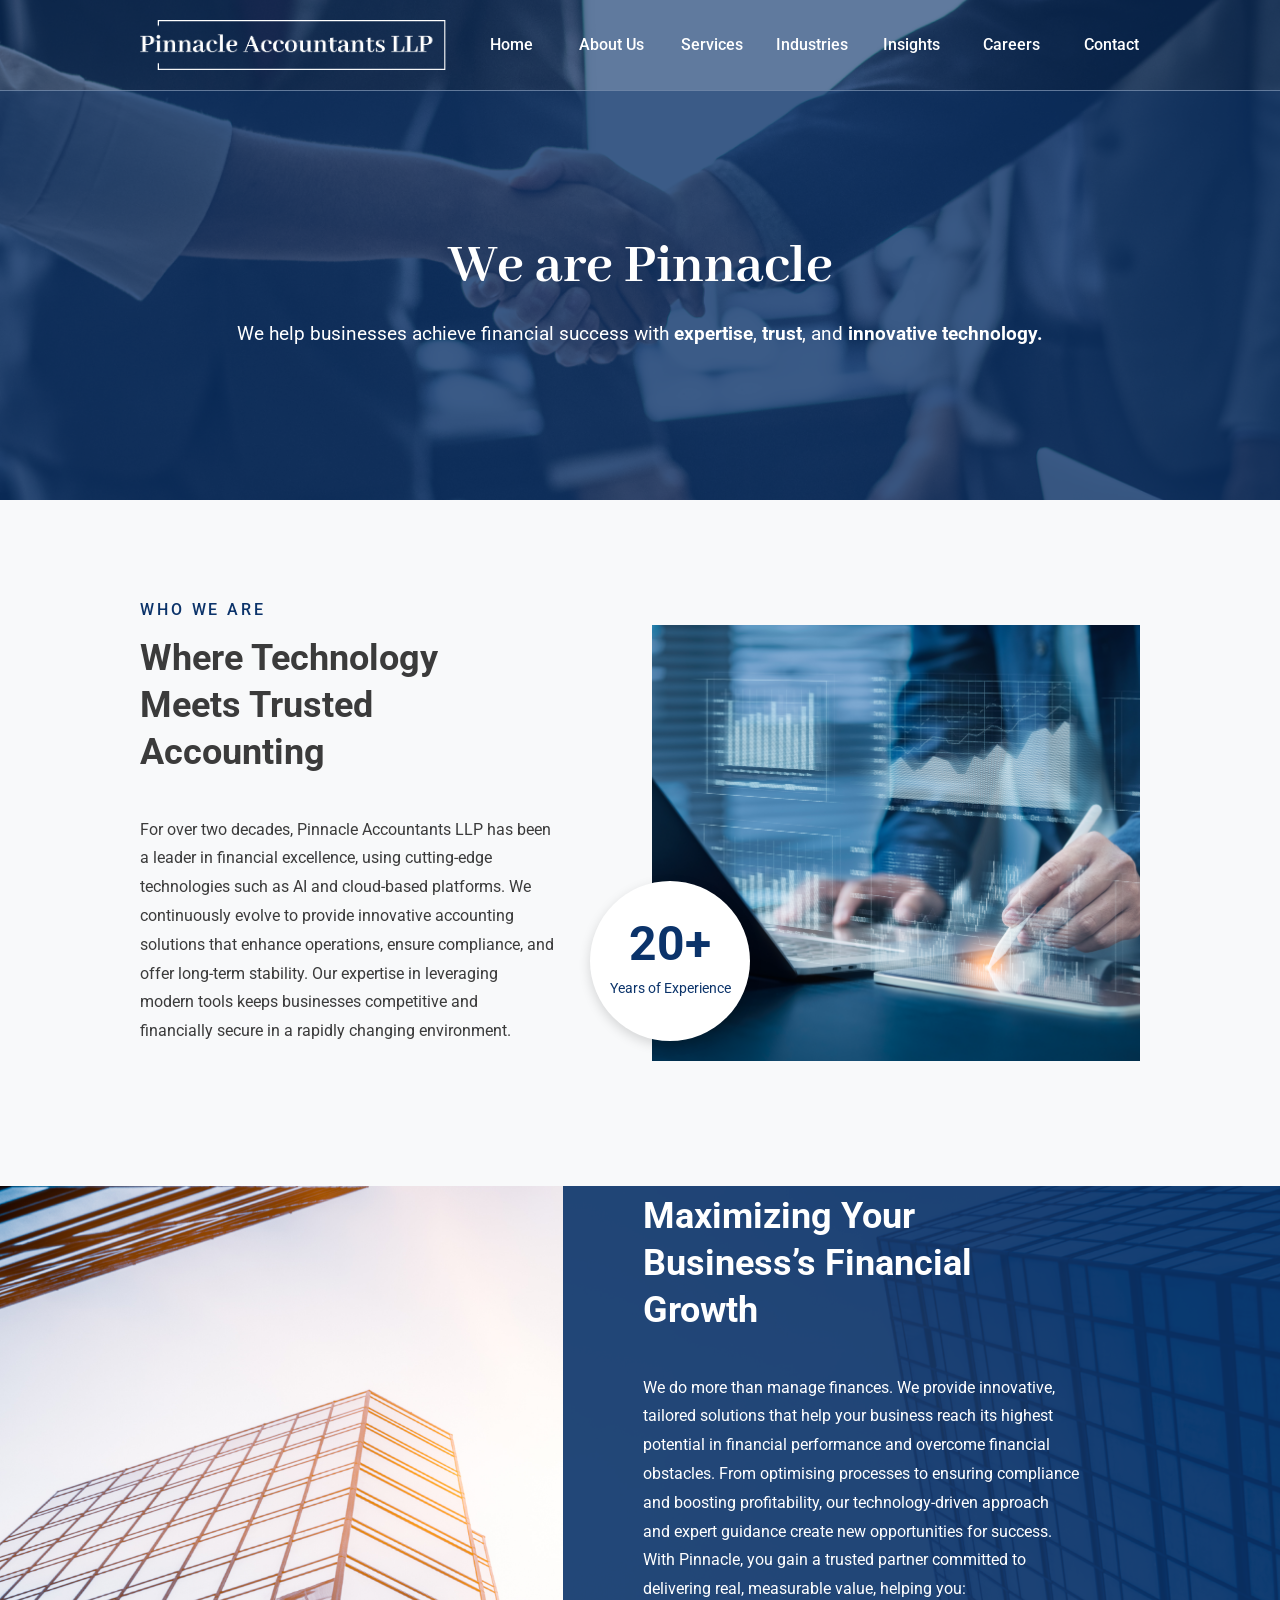
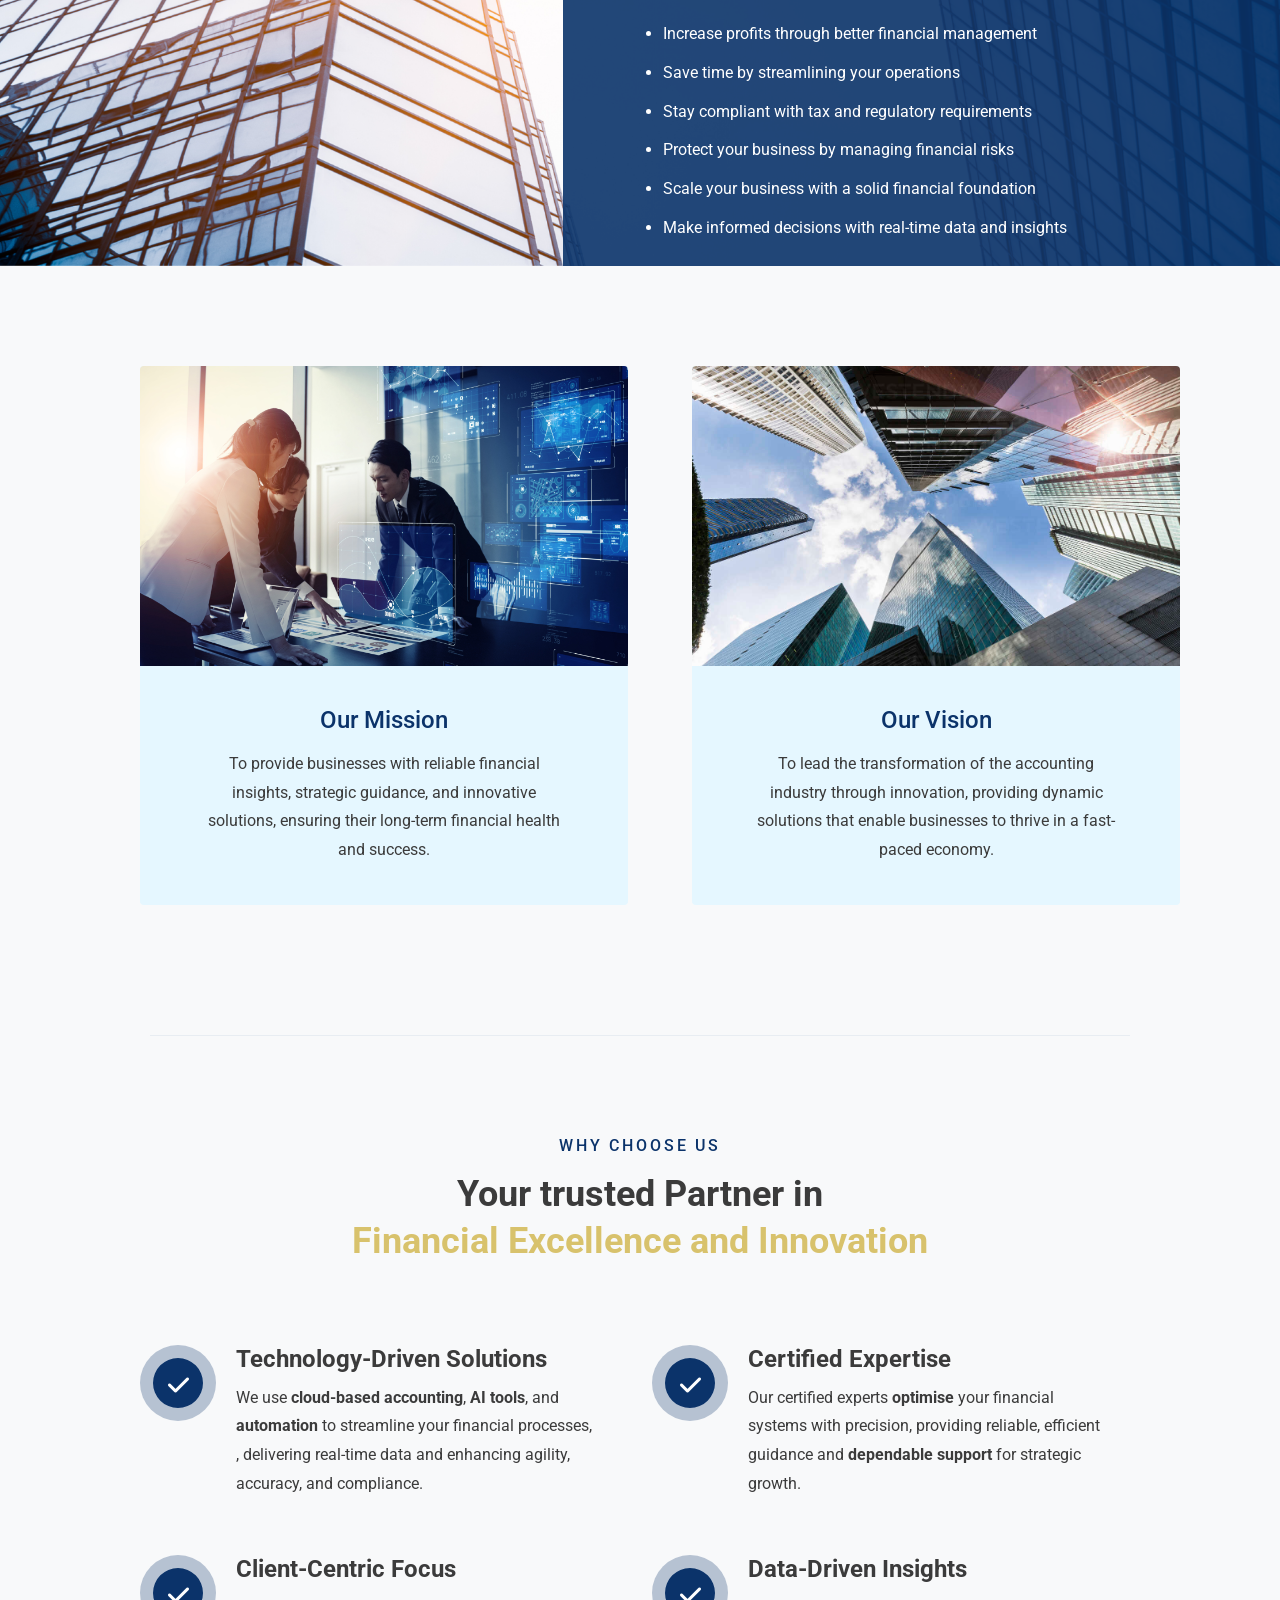
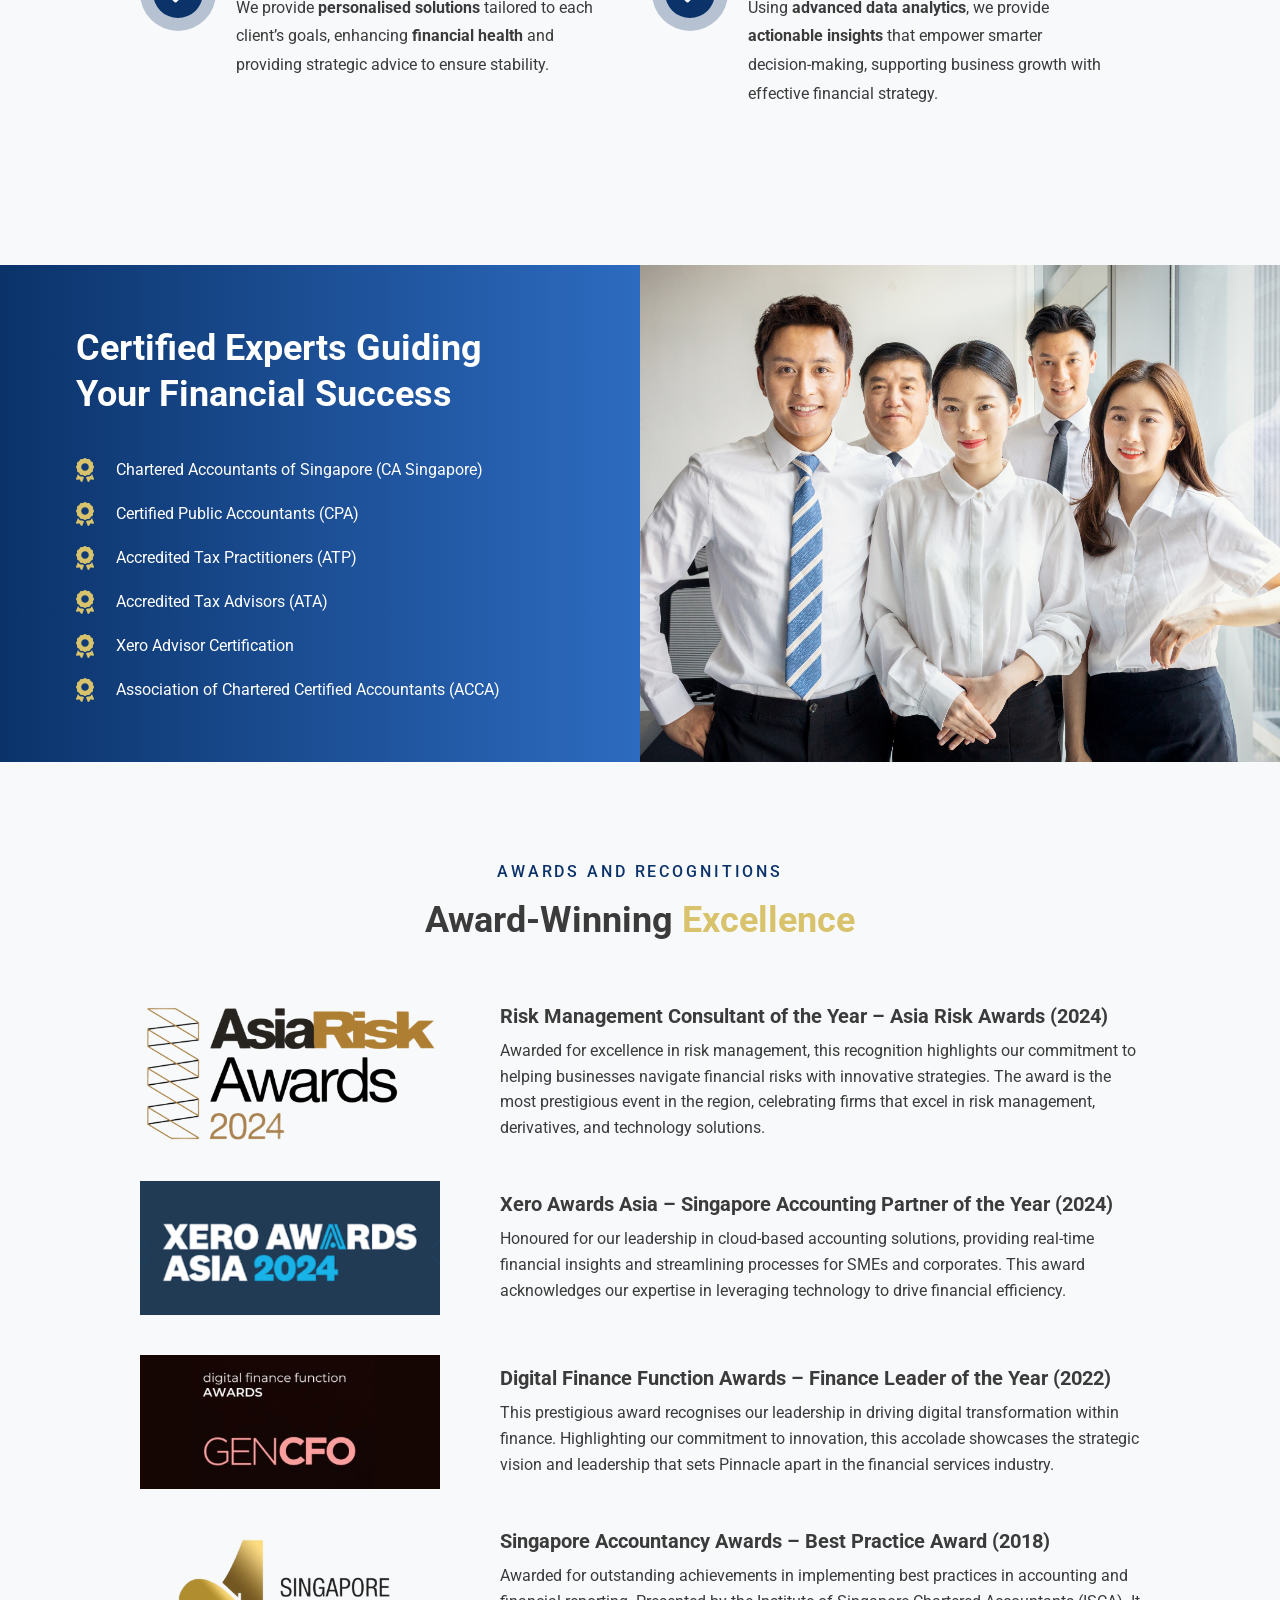
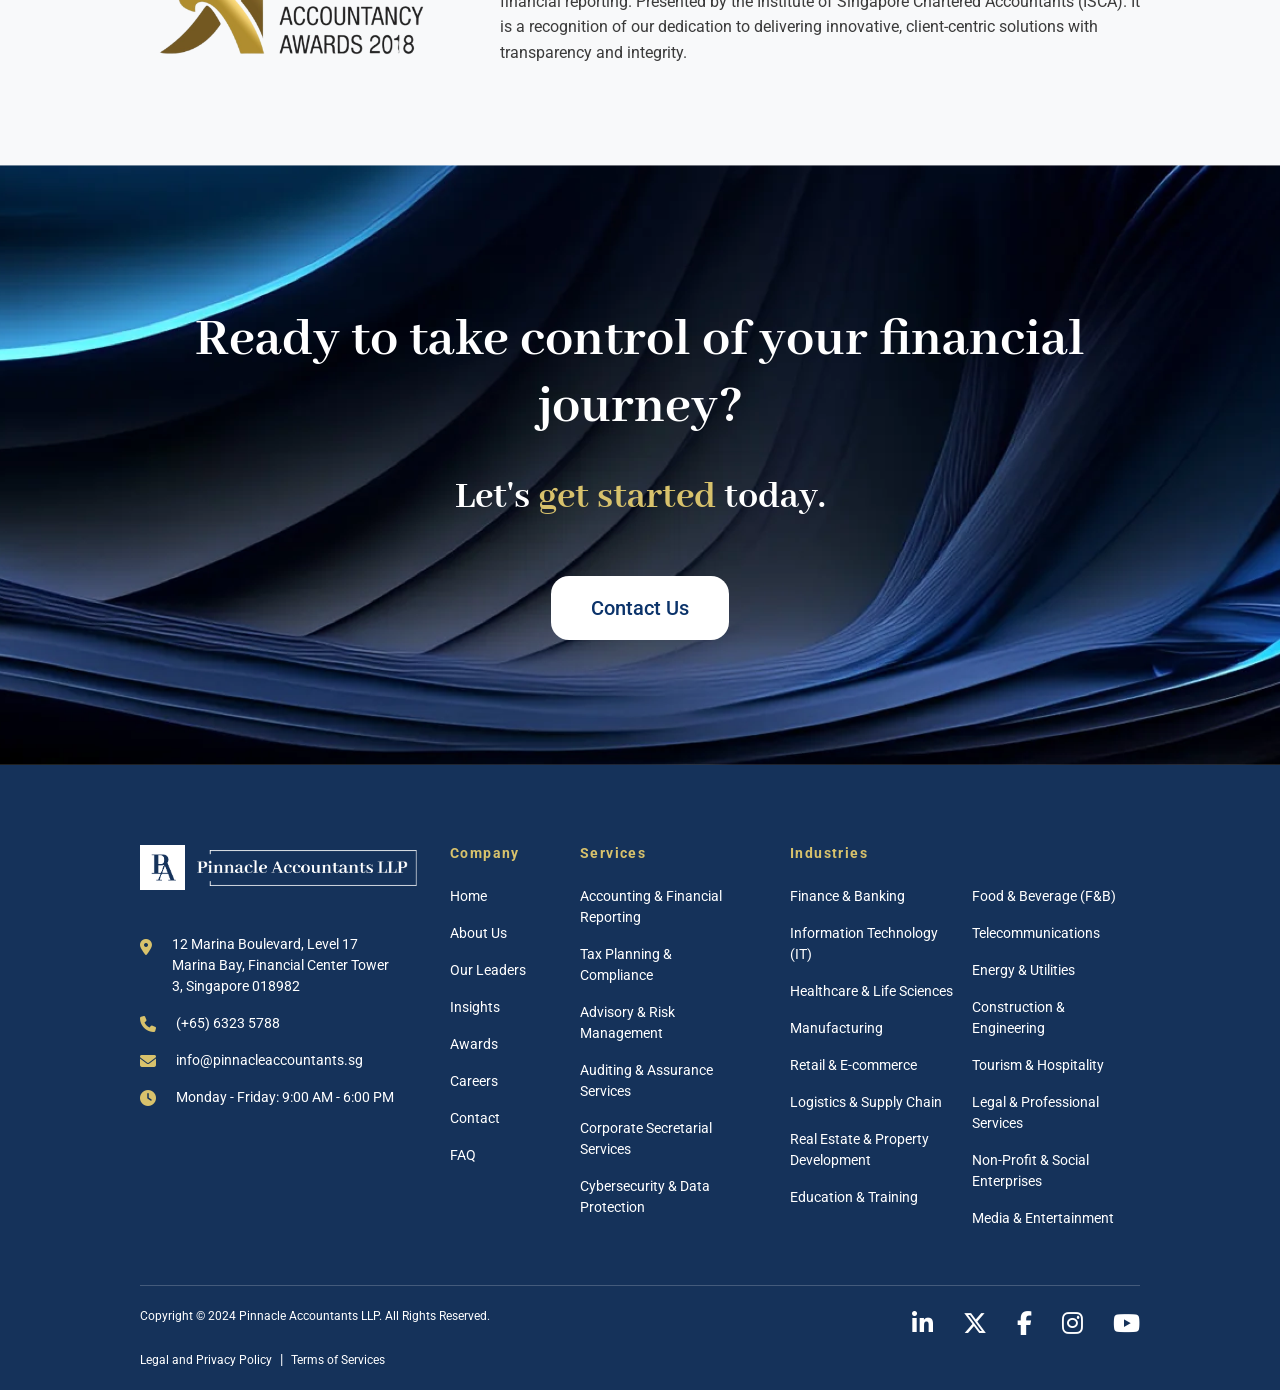
==== commit 8a6b8ba5: "adjusted button border radius, text decoration none for service link, changed home banner heading te" ====
--- a/about.html
+++ b/about.html
@@ -1,431 +1,592 @@
-<!DOCTYPE html>
+<!doctype html>
 <html lang="en">
-    <head>
-        <meta charset="UTF-8">
-        <meta name="viewport" content="width=device-width, initial-scale=1.0">
-    
-        <!-- Favicon -->
-        <link rel="icon" type="image/x-icon" href="images/favicon.ico">
-    
-        <!-- Fonts -->
-        <link rel="preconnect" href="https://fonts.googleapis.com">
-        <link rel="preconnect" href="https://fonts.gstatic.com" crossorigin>
-        <link href="https://fonts.googleapis.com/css2?family=Abhaya+Libre:wght@400;500;600;700;800&display=swap" rel="stylesheet">
-        <link href="https://fonts.googleapis.com/css2?family=Abhaya+Libre:wght@400;500;600;700;800&family=Roboto:ital,wght@0,100;0,300;0,400;0,500;0,700;0,900;1,100;1,300;1,400;1,500;1,700;1,900&display=swap" rel="stylesheet">
-    
-        <!-- Font Awesome -->
-        <link rel="stylesheet" href="https://cdnjs.cloudflare.com/ajax/libs/font-awesome/6.6.0/css/all.min.css" integrity="sha512-Kc323vGBEqzTmouAECnVceyQqyqdsSiqLQISBL29aUW4U/M7pSPA/gEUZQqv1cwx4OnYxTxve5UMg5GT6L4JJg==" crossorigin="anonymous" referrerpolicy="no-referrer" />
-    
-        <!-- Bootstrap Library -->
-        <link href="https://cdn.jsdelivr.net/npm/bootstrap@5.3.3/dist/css/bootstrap.min.css" rel="stylesheet" integrity="sha384-QWTKZyjpPEjISv5WaRU9OFeRpok6YctnYmDr5pNlyT2bRjXh0JMhjY6hW+ALEwIH" crossorigin="anonymous">
-    
-        <!-- CSS -->
-        <link rel="stylesheet" href="css/style.css">
-    
-        <title>About Us</title>
-    </head>
-<body>
+  <head>
+    <meta charset="UTF-8" />
+    <meta name="viewport" content="width=device-width, initial-scale=1.0" />
+
+    <!-- Favicon -->
+    <link rel="icon" type="image/x-icon" href="images/favicon.ico" />
+
+    <!-- Fonts -->
+    <link rel="preconnect" href="https://fonts.googleapis.com" />
+    <link rel="preconnect" href="https://fonts.gstatic.com" crossorigin />
+    <link
+      href="https://fonts.googleapis.com/css2?family=Abhaya+Libre:wght@400;500;600;700;800&display=swap"
+      rel="stylesheet"
+    />
+    <link
+      href="https://fonts.googleapis.com/css2?family=Abhaya+Libre:wght@400;500;600;700;800&family=Roboto:ital,wght@0,100;0,300;0,400;0,500;0,700;0,900;1,100;1,300;1,400;1,500;1,700;1,900&display=swap"
+      rel="stylesheet"
+    />
+
+    <!-- Font Awesome -->
+    <link
+      rel="stylesheet"
+      href="https://cdnjs.cloudflare.com/ajax/libs/font-awesome/6.6.0/css/all.min.css"
+      integrity="sha512-Kc323vGBEqzTmouAECnVceyQqyqdsSiqLQISBL29aUW4U/M7pSPA/gEUZQqv1cwx4OnYxTxve5UMg5GT6L4JJg=="
+      crossorigin="anonymous"
+      referrerpolicy="no-referrer"
+    />
+
+    <!-- Bootstrap Library -->
+    <link
+      href="https://cdn.jsdelivr.net/npm/bootstrap@5.3.3/dist/css/bootstrap.min.css"
+      rel="stylesheet"
+      integrity="sha384-QWTKZyjpPEjISv5WaRU9OFeRpok6YctnYmDr5pNlyT2bRjXh0JMhjY6hW+ALEwIH"
+      crossorigin="anonymous"
+    />
+
+    <!-- CSS -->
+    <link rel="stylesheet" href="css/style.css" />
+
+    <title>About Us</title>
+  </head>
+  <body>
     <!-- Banner and Navbar combined -->
     <section class="banner-section about-banner">
-        <header>
-            <nav class="navbar navbar-expand-lg custom-navbar navbar-sub">
-                <div class="container-fluid"> 
-                    <!-- Logo -->
-                    <a class="navbar-brand" href="index.html">
-                        <img src="images/logo.png" alt="Pinnacle Logo" class="logo" height="50px">
-                    </a>
-                    <!-- Navigation Links -->
-                    <button class="navbar-toggler" type="button" data-bs-toggle="collapse" data-bs-target="#navbarNav" aria-controls="navbarNav" aria-expanded="false" aria-label="Toggle navigation">
-                        <span class="navbar-toggler-icon"></span>
-                    </button>
-                    <div class="collapse navbar-collapse" id="navbarNav">
-                        <ul class="navbar-nav ms-auto">
-                            <li class="nav-item">
-                                <a class="nav-link" href="index.html">Home</a>
-                            </li>
-                            <li class="nav-item">
-                                <a class="nav-link" href="about.html">About Us</a>
-                            </li>
-                            <li class="nav-item">
-                                <a class="nav-link" href="#">Services</a>
-                            </li>
-                            <li class="nav-item">
-                                <a class="nav-link" href="#">Industries</a>
-                            </li>
-                            <li class="nav-item">
-                                <a class="nav-link" href="#">Insights</a>
-                            </li>
-                            <li class="nav-item">
-                                <a class="nav-link" href="#">Careers</a>
-                            </li>
-                            <li class="nav-item">
-                                <a class="nav-link" href="contact.html">Contact</a>
-                            </li>
-                        </ul>
-                    </div>
-                </div>
-            </nav>
-        </header>
-
-        <!-- Banner Section Content -->
-        <div class="overlay"></div>
-        <div class="banner-content">
-            <h1>We are Pinnacle</h1>
-            <p>
-                We help businesses achieve financial success with 
-                <strong>expertise</strong>, 
-                <strong>trust</strong>, and 
-                <strong>innovative technology.</strong>
-            </p>
-        </div>
+      <header>
+        <nav class="navbar navbar-expand-lg custom-navbar navbar-sub">
+          <div class="container-fluid">
+            <!-- Logo -->
+            <a class="navbar-brand" href="index.html">
+              <img
+                src="images/logo.png"
+                alt="Pinnacle Logo"
+                class="logo"
+                height="50px"
+              />
+            </a>
+            <!-- Navigation Links -->
+            <button
+              class="navbar-toggler"
+              type="button"
+              data-bs-toggle="collapse"
+              data-bs-target="#navbarNav"
+              aria-controls="navbarNav"
+              aria-expanded="false"
+              aria-label="Toggle navigation"
+            >
+              <span class="navbar-toggler-icon"></span>
+            </button>
+            <div class="collapse navbar-collapse" id="navbarNav">
+              <ul class="navbar-nav ms-auto">
+                <li class="nav-item">
+                  <a class="nav-link" href="index.html">Home</a>
+                </li>
+                <li class="nav-item">
+                  <a class="nav-link" href="about.html">About Us</a>
+                </li>
+                <li class="nav-item">
+                  <a class="nav-link" href="#">Services</a>
+                </li>
+                <li class="nav-item">
+                  <a class="nav-link" href="#">Industries</a>
+                </li>
+                <li class="nav-item">
+                  <a class="nav-link" href="#">Insights</a>
+                </li>
+                <li class="nav-item">
+                  <a class="nav-link" href="#">Careers</a>
+                </li>
+                <li class="nav-item">
+                  <a class="nav-link" href="contact.html">Contact</a>
+                </li>
+              </ul>
+            </div>
+          </div>
+        </nav>
+      </header>
+
+      <!-- Banner Section Content -->
+      <div class="overlay"></div>
+      <div class="banner-content">
+        <h1>We are Pinnacle</h1>
+        <p>
+          We help businesses achieve financial success with
+          <strong>expertise</strong>, <strong>trust</strong>, and
+          <strong>innovative technology.</strong>
+        </p>
+      </div>
     </section>
 
-    <!-- First About Section -->
-    <section class="about-content-section">
+    <main>
+      <!-- First About Section -->
+      <section class="about-content-section">
         <div class="container-fluid">
-            <div class="row align-items-center">
-                <div class="col-md-6">
-                    <!-- Left Side: Text Content -->
-                    <h6 class="prehead">WHO WE ARE</h6>
-                    <h2 class="section-header">Where Technology Meets Trusted Accounting</h2>
-                    <p class="section-paragraph section-paragraph-one">
-                        For over two decades, Pinnacle Accountants LLP has been a leader in financial excellence, using cutting-edge technologies such as AI and cloud-based platforms. We continuously evolve to provide innovative accounting solutions that enhance operations, ensure compliance, and offer long-term stability. Our expertise in leveraging modern tools keeps businesses competitive and financially secure in a rapidly changing environment.
-                    </p>
-                </div>
-                <div class="col-md-6 about-position-relative">
-                    <!-- Right Side: Image and Circle -->
-                    <img src="images/about-img.jpg" alt="Technology in Accounting Image" class="about-img">
-                    <div class="experience-circle">
-                        <p class="years-text">20+</p>
-                        <p class="years-subtext">Years of Experience</p>
-                    </div>
-                </div>
-            </div>
-        </div>
-    </section>
-
-    <!-- Second About Section -->
-    <section class="maximize-section">
+          <div class="row align-items-center">
+            <div class="col-md-6">
+              <!-- Left Side: Text Content -->
+              <h6 class="prehead">WHO WE ARE</h6>
+              <h2 class="section-header">
+                Where Technology Meets Trusted Accounting
+              </h2>
+              <p class="section-paragraph section-paragraph-one">
+                For over two decades, Pinnacle Accountants LLP has been a leader
+                in financial excellence, using cutting-edge technologies such as
+                AI and cloud-based platforms. We continuously evolve to provide
+                innovative accounting solutions that enhance operations, ensure
+                compliance, and offer long-term stability. Our expertise in
+                leveraging modern tools keeps businesses competitive and
+                financially secure in a rapidly changing environment.
+              </p>
+            </div>
+            <div class="col-md-6 about-position-relative">
+              <!-- Right Side: Image and Circle -->
+              <img
+                src="images/about-img.jpg"
+                alt="Technology in Accounting Image"
+                class="about-img"
+              />
+              <div class="experience-circle">
+                <p class="years-text">20+</p>
+                <p class="years-subtext">Years of Experience</p>
+              </div>
+            </div>
+          </div>
+        </div>
+      </section>
+
+      <!-- Second About Section -->
+      <section class="maximize-section">
         <div class="container-fluid">
-            <div class="overlay-half">
-                <div class="overlay-content">
-                    <h2 class="section-header">Maximizing Your Business’s Financial Growth</h2>
-                    <p class="section-paragraph section-paragraph-two">
-                        We do more than manage finances. We provide innovative, tailored solutions that help your business reach its highest potential in financial performance and overcome financial obstacles. From optimising processes to ensuring compliance and boosting profitability, our technology-driven approach and expert guidance create new opportunities for success. With Pinnacle, you gain a trusted partner committed to delivering real, measurable value, helping you:
-                    </p>
-
-                    <ul class="pinnacle-benefits-list">
-                        <li>Increase profits through better financial management</li>
-                        <li>Save time by streamlining your operations</li>
-                        <li>Stay compliant with tax and regulatory requirements</li>
-                        <li>Protect your business by managing financial risks</li>
-                        <li>Scale your business with a solid financial foundation</li>
-                        <li>Make informed decisions with real-time data and insights</li>
-                    </ul>
-                </div>
-            </div>
-        </div>
-    </section>
-
-    <!-- Mission and Vision Section -->
-    <section class="mission-vision-section">
+          <div class="overlay-half">
+            <div class="overlay-content">
+              <h2 class="section-header">
+                Maximizing Your Business’s Financial Growth
+              </h2>
+              <p class="section-paragraph section-paragraph-two">
+                We do more than manage finances. We provide innovative, tailored
+                solutions that help your business reach its highest potential in
+                financial performance and overcome financial obstacles. From
+                optimising processes to ensuring compliance and boosting
+                profitability, our technology-driven approach and expert
+                guidance create new opportunities for success. With Pinnacle,
+                you gain a trusted partner committed to delivering real,
+                measurable value, helping you:
+              </p>
+
+              <ul class="pinnacle-benefits-list">
+                <li>Increase profits through better financial management</li>
+                <li>Save time by streamlining your operations</li>
+                <li>Stay compliant with tax and regulatory requirements</li>
+                <li>Protect your business by managing financial risks</li>
+                <li>Scale your business with a solid financial foundation</li>
+                <li>
+                  Make informed decisions with real-time data and insights
+                </li>
+              </ul>
+            </div>
+          </div>
+        </div>
+      </section>
+
+      <!-- Mission and Vision Section -->
+      <section class="mission-vision-section">
         <div class="container-fluid">
-            <div class="row">
-                <!-- Mission Box -->
-                <div class="col-md-6">
-                    <div class="mission-box box-style">
-                        <img src="images/mission-img.jpg" alt="Team Meeting" class="mission-vision-img">
-                        <h3 class="box-heading">Our Mission</h3>
-                        <p class="box-paragraph">
-                            To provide businesses with reliable financial insights, strategic guidance, and innovative solutions, ensuring their long-term financial health and success.
-                        </p>
-                    </div>
-                </div>
-                <!-- Vision Box -->
-                <div class="col-md-6">
-                    <div class="vision-box box-style">
-                        <img src="images/vision-img.jpg" alt="Building Image" class="mission-vision-img">
-                        <h3 class="box-heading">Our Vision</h3>
-                        <p class="box-paragraph">
-                            To lead the transformation of the accounting industry through innovation, providing dynamic solutions that enable businesses to thrive in a fast-paced economy.
-                        </p>
-                    </div>
-                </div>
-            </div>
-        </div>
-    </section>
-
-    <hr class="separator-line">
-
-    <!-- Why Choose Us Section -->
-    <section class="why-choose-us-section">
+          <div class="row">
+            <!-- Mission Box -->
+            <div class="col-md-6">
+              <div class="mission-box box-style">
+                <img
+                  src="images/mission-img.jpg"
+                  alt="Team Meeting"
+                  class="mission-vision-img"
+                />
+                <h3 class="box-heading">Our Mission</h3>
+                <p class="box-paragraph">
+                  To provide businesses with reliable financial insights,
+                  strategic guidance, and innovative solutions, ensuring their
+                  long-term financial health and success.
+                </p>
+              </div>
+            </div>
+            <!-- Vision Box -->
+            <div class="col-md-6">
+              <div class="vision-box box-style">
+                <img
+                  src="images/vision-img.jpg"
+                  alt="Building Image"
+                  class="mission-vision-img"
+                />
+                <h3 class="box-heading">Our Vision</h3>
+                <p class="box-paragraph">
+                  To lead the transformation of the accounting industry through
+                  innovation, providing dynamic solutions that enable businesses
+                  to thrive in a fast-paced economy.
+                </p>
+              </div>
+            </div>
+          </div>
+        </div>
+      </section>
+
+      <hr class="separator-line" />
+
+      <!-- Why Choose Us Section -->
+      <section class="why-choose-us-section">
         <div class="container-fluid">
-            <h6 class="prehead">WHY CHOOSE US</h6>
-            <h2 class="section-header why-choose-header">
-                <span class="trusted-partner">Your trusted Partner in</span><br>
-                <span class="gold-highlight">Financial Excellence and Innovation</span>
-            </h2>
-        
-            <!-- Reasons Section -->
-            <div class="row">
-                <!-- First Column, First Row: Technology-Driven Solutions -->
-                <div class="col-md-6">
-                    <div class="why-box">
-                        <div class="icon-container">
-                            <i class="fa-solid fa-check"></i>
-                        </div>
-                        <div class="content-container">
-                            <h3 class="why-heading">Technology-Driven Solutions</h3>
-                            <p class="why-paragraph">
-                                We use <strong>cloud-based accounting</strong>, <strong>AI tools</strong>, and <strong>automation</strong> to streamline your financial processes, , delivering real-time data and enhancing agility, accuracy, and compliance.
-                            </p>
-                        </div>
-                    </div>
-                </div>
-            
-                <!-- Second Column, First Row: Certified Expertise -->
-                <div class="col-md-6">
-                    <div class="why-box">
-                        <div class="icon-container">
-                            <i class="fa-solid fa-check"></i>
-                        </div>
-                        <div class="content-container content-container-right">
-                            <h3 class="why-heading">Certified Expertise</h3>
-                            <p class="why-paragraph">
-                                Our certified experts <strong>optimise</strong> your financial systems with precision, providing reliable, efficient guidance and <strong>dependable support</strong> for strategic growth.
-                            </p>
-                        </div>
-                    </div>
-                </div>
-            
-                <!-- First Column, Second Row: Client-Centric Focus -->
-                <div class="col-md-6">
-                    <div class="why-box">
-                        <div class="icon-container">
-                            <i class="fa-solid fa-check"></i>
-                        </div>
-                        <div class="content-container">
-                            <h3 class="why-heading">Client-Centric Focus</h3>
-                            <p class="why-paragraph">
-                                We provide <strong>personalised solutions</strong> tailored to each client’s goals, enhancing <strong>financial health</strong> and providing strategic advice to ensure stability.
-                            </p>
-                        </div>
-                    </div>
-                </div>
-            
-                <!-- Second Column, Second Row: Data-Driven Insights -->
-                <div class="col-md-6">
-                    <div class="why-box">
-                        <div class="icon-container">
-                            <i class="fa-solid fa-check"></i>
-                        </div>
-                        <div class="content-container content-container-right">
-                            <h3 class="why-heading">Data-Driven Insights</h3>
-                            <p class="why-paragraph">
-                                Using <strong>advanced data analytics</strong>, we provide <strong>actionable insights</strong> that empower smarter decision-making, supporting business growth with effective financial strategy.
-                            </p>
-                        </div>
-                    </div>
-                </div>
-            </div>
-        </div>
-    </section>
-
-    <!-- Certified Experts Section -->
-    <section class="certified-experts-section">
+          <h6 class="prehead">WHY CHOOSE US</h6>
+          <h2 class="section-header why-choose-header">
+            <span class="trusted-partner">Your trusted Partner in</span><br />
+            <span class="gold-highlight"
+              >Financial Excellence and Innovation</span
+            >
+          </h2>
+
+          <!-- Reasons Section -->
+          <div class="row">
+            <!-- First Column, First Row: Technology-Driven Solutions -->
+            <div class="col-md-6">
+              <div class="why-box">
+                <div class="icon-container">
+                  <i class="fa-solid fa-check"></i>
+                </div>
+                <div class="content-container">
+                  <h3 class="why-heading">Technology-Driven Solutions</h3>
+                  <p class="why-paragraph">
+                    We use <strong>cloud-based accounting</strong>,
+                    <strong>AI tools</strong>, and
+                    <strong>automation</strong> to streamline your financial
+                    processes, , delivering real-time data and enhancing
+                    agility, accuracy, and compliance.
+                  </p>
+                </div>
+              </div>
+            </div>
+
+            <!-- Second Column, First Row: Certified Expertise -->
+            <div class="col-md-6">
+              <div class="why-box">
+                <div class="icon-container">
+                  <i class="fa-solid fa-check"></i>
+                </div>
+                <div class="content-container content-container-right">
+                  <h3 class="why-heading">Certified Expertise</h3>
+                  <p class="why-paragraph">
+                    Our certified experts <strong>optimise</strong> your
+                    financial systems with precision, providing reliable,
+                    efficient guidance and
+                    <strong>dependable support</strong> for strategic growth.
+                  </p>
+                </div>
+              </div>
+            </div>
+
+            <!-- First Column, Second Row: Client-Centric Focus -->
+            <div class="col-md-6">
+              <div class="why-box">
+                <div class="icon-container">
+                  <i class="fa-solid fa-check"></i>
+                </div>
+                <div class="content-container">
+                  <h3 class="why-heading">Client-Centric Focus</h3>
+                  <p class="why-paragraph">
+                    We provide <strong>personalised solutions</strong> tailored
+                    to each client’s goals, enhancing
+                    <strong>financial health</strong> and providing strategic
+                    advice to ensure stability.
+                  </p>
+                </div>
+              </div>
+            </div>
+
+            <!-- Second Column, Second Row: Data-Driven Insights -->
+            <div class="col-md-6">
+              <div class="why-box">
+                <div class="icon-container">
+                  <i class="fa-solid fa-check"></i>
+                </div>
+                <div class="content-container content-container-right">
+                  <h3 class="why-heading">Data-Driven Insights</h3>
+                  <p class="why-paragraph">
+                    Using <strong>advanced data analytics</strong>, we provide
+                    <strong>actionable insights</strong> that empower smarter
+                    decision-making, supporting business growth with effective
+                    financial strategy.
+                  </p>
+                </div>
+              </div>
+            </div>
+          </div>
+        </div>
+      </section>
+
+      <!-- Certified Experts Section -->
+      <section class="certified-experts-section">
         <div class="row no-gutters">
-            <!-- Left: Gradient Background with Text -->
-            <div class="col-md-6 certified-experts-left d-flex align-items-center">
-                <div class="container-fluid certs-content">
-                    <h2 class="section-header experts-header">Certified Experts Guiding Your Financial Success</h2>
-                    <ul class="experts-certifications">
-                        <li>Chartered Accountants of Singapore (CA Singapore)</li>
-                        <li>Certified Public Accountants (CPA)</li>
-                        <li>Accredited Tax Practitioners (ATP)</li>
-                        <li>Accredited Tax Advisors (ATA)</li>
-                        <li>Xero Advisor Certification</li>
-                        <li>Association of Chartered Certified Accountants (ACCA)</li>
-                    </ul>
-                </div>
-            </div>
-
-            <!-- Right: Image with Quote Box -->
-            <div class="col-md-6 certified-experts-right position-relative">
-                <img src="images/leaders.jpg" alt="Pinnacle Team Leaders" class="leaders-img">
-            </div>
-        </div>
-    </section>
-        
-    <!-- Awards Section -->
-<section id="awards-section" class="awards-section">
-    <div class="container-fluid text-center">
-        <h6 class="prehead">AWARDS AND RECOGNITIONS</h6>
-        <h2 class="section-header">Award-Winning <span class="gold-highlight">Excellence</span></h2>
-        <div class="awards-container">
+          <!-- Left: Gradient Background with Text -->
+          <div
+            class="col-md-6 certified-experts-left d-flex align-items-center"
+          >
+            <div class="container-fluid certs-content">
+              <h2 class="section-header experts-header">
+                Certified Experts Guiding Your Financial Success
+              </h2>
+              <ul class="experts-certifications">
+                <li>Chartered Accountants of Singapore (CA Singapore)</li>
+                <li>Certified Public Accountants (CPA)</li>
+                <li>Accredited Tax Practitioners (ATP)</li>
+                <li>Accredited Tax Advisors (ATA)</li>
+                <li>Xero Advisor Certification</li>
+                <li>Association of Chartered Certified Accountants (ACCA)</li>
+              </ul>
+            </div>
+          </div>
+
+          <!-- Right: Image with Quote Box -->
+          <div class="col-md-6 certified-experts-right position-relative">
+            <img
+              src="images/leaders.jpg"
+              alt="Pinnacle Team Leaders"
+              class="leaders-img"
+            />
+          </div>
+        </div>
+      </section>
+
+      <!-- Awards Section -->
+      <section id="awards-section" class="awards-section">
+        <div class="container-fluid text-center">
+          <h6 class="prehead">AWARDS AND RECOGNITIONS</h6>
+          <h2 class="section-header">
+            Award-Winning <span class="gold-highlight">Excellence</span>
+          </h2>
+          <div class="awards-container">
             <!-- First Award -->
             <div class="award-item">
-                <div class="award-image">
-                    <img src="images/asia-risk.png" alt="Asia Risk Award">
-                </div>
-                <div class="award-content">
-                    <h4 class="award-title">Risk Management Consultant of the Year – Asia Risk Awards (2024)</h4>
-                    <p class="award-description">
-                        Awarded for excellence in risk management, this recognition highlights our commitment to helping businesses navigate financial risks with innovative strategies. The award is the most prestigious event in the region, celebrating firms that excel in risk management, derivatives, and technology solutions.
-                    </p>
-                </div>
-            </div>
-            
+              <div class="award-image">
+                <img src="images/asia-risk.png" alt="Asia Risk Award" />
+              </div>
+              <div class="award-content">
+                <h4 class="award-title">
+                  Risk Management Consultant of the Year – Asia Risk Awards
+                  (2024)
+                </h4>
+                <p class="award-description">
+                  Awarded for excellence in risk management, this recognition
+                  highlights our commitment to helping businesses navigate
+                  financial risks with innovative strategies. The award is the
+                  most prestigious event in the region, celebrating firms that
+                  excel in risk management, derivatives, and technology
+                  solutions.
+                </p>
+              </div>
+            </div>
+
             <!-- Second Award -->
             <div class="award-item">
-                <div class="award-image">
-                    <img src="images/xero.png" alt="Xero Award">
-                </div>
-                <div class="award-content">
-                    <h4 class="award-title">Xero Awards Asia – Singapore Accounting Partner of the Year (2024)</h4>
-                    <p class="award-description">
-                        Honoured for our leadership in cloud-based accounting solutions, providing real-time financial insights and streamlining processes for SMEs and corporates. This award acknowledges our expertise in leveraging technology to drive financial efficiency.
-                    </p>
-                </div>
-            </div>
-            
+              <div class="award-image">
+                <img src="images/xero.png" alt="Xero Award" />
+              </div>
+              <div class="award-content">
+                <h4 class="award-title">
+                  Xero Awards Asia – Singapore Accounting Partner of the Year
+                  (2024)
+                </h4>
+                <p class="award-description">
+                  Honoured for our leadership in cloud-based accounting
+                  solutions, providing real-time financial insights and
+                  streamlining processes for SMEs and corporates. This award
+                  acknowledges our expertise in leveraging technology to drive
+                  financial efficiency.
+                </p>
+              </div>
+            </div>
+
             <!-- Third Award -->
             <div class="award-item">
-                <div class="award-image">
-                    <img src="images/digital-finance.png" alt="Digital Finance Award">
-                </div>
-                <div class="award-content">
-                    <h4 class="award-title">Digital Finance Function Awards – Finance Leader of the Year (2022)</h4>
-                    <p class="award-description">
-                        This prestigious award recognises our leadership in driving digital transformation within finance. Highlighting our commitment to innovation, this accolade showcases the strategic vision and leadership that sets Pinnacle apart in the financial services industry.
-                    </p>
-                </div>
-            </div>
-            
+              <div class="award-image">
+                <img
+                  src="images/digital-finance.png"
+                  alt="Digital Finance Award"
+                />
+              </div>
+              <div class="award-content">
+                <h4 class="award-title">
+                  Digital Finance Function Awards – Finance Leader of the Year
+                  (2022)
+                </h4>
+                <p class="award-description">
+                  This prestigious award recognises our leadership in driving
+                  digital transformation within finance. Highlighting our
+                  commitment to innovation, this accolade showcases the
+                  strategic vision and leadership that sets Pinnacle apart in
+                  the financial services industry.
+                </p>
+              </div>
+            </div>
+
             <!-- Fourth Award -->
             <div class="award-item">
-                <div class="award-image">
-                    <img src="images/sg-accountancy.png" alt="Singapore Accountancy Award">
-                </div>
-                <div class="award-content">
-                    <h4 class="award-title">Singapore Accountancy Awards – Best Practice Award (2018)</h4>
-                    <p class="award-description">
-                        Awarded for outstanding achievements in implementing best practices in accounting and financial reporting. Presented by the Institute of Singapore Chartered Accountants (ISCA). It is a recognition of our dedication to delivering innovative, client-centric solutions with transparency and integrity.
-                    </p>
-                </div>
-            </div>
-        </div>
-    </div>
-</section>
-
-
-    <!-- Call to Action Section -->
-    <section class="cta-section">
+              <div class="award-image">
+                <img
+                  src="images/sg-accountancy.png"
+                  alt="Singapore Accountancy Award"
+                />
+              </div>
+              <div class="award-content">
+                <h4 class="award-title">
+                  Singapore Accountancy Awards – Best Practice Award (2018)
+                </h4>
+                <p class="award-description">
+                  Awarded for outstanding achievements in implementing best
+                  practices in accounting and financial reporting. Presented by
+                  the Institute of Singapore Chartered Accountants (ISCA). It is
+                  a recognition of our dedication to delivering innovative,
+                  client-centric solutions with transparency and integrity.
+                </p>
+              </div>
+            </div>
+          </div>
+        </div>
+      </section>
+
+      <!-- Call to Action Section -->
+      <section class="cta-section">
         <div class="container-fluid">
-            <div class="cta-content">
-                <h2>Ready to take control of your financial journey?</h2>
-                <p>Let's <span class="gold-highlight">get started</span> today.</p>
-                <a href="contact.html" class="cta-btn">Contact Us</a>
-            </div>
-        </div>
-    </section>
-    
+          <div class="cta-content">
+            <h2>Ready to take control of your financial journey?</h2>
+            <p>Let's <span class="gold-highlight">get started</span> today.</p>
+            <a href="contact.html" class="cta-btn">Contact Us</a>
+          </div>
+        </div>
+      </section>
+    </main>
+
     <!-- Footer Section -->
     <footer class="footer-section">
-        <div class="container-fluid">
-            <div class="footer-content">
-                <!-- Left Column: Company Information -->
-                <div class="company-info">
-                    <div class="footer-logo">
-                        <img src="images/logo-PA.png" alt="Pinnacle Initial Logo" class="logo-initial">
-                        <img src="images/logo.png" alt="Pinnacle Full Name Logo" class="logo-fullname">
-                    </div>
-                    <ul class="company-details company-details-footer">
-                        <li><i class="fa-solid fa-location-dot" style="color: #d8c26c;"></i>12 Marina Boulevard, Level 17 Marina Bay, Financial Center Tower 3, Singapore 018982</li>
-                        <li><i class="fa-solid fa-phone" style="color: #d8c26c;"></i>(+65) 6323 5788</li>
-                        <li><i class="fa-solid fa-envelope" style="color: #d8c26c;"></i>info@pinnacleaccountants.sg</li>
-                        <li><i class="fa-solid fa-clock" style="color: #d8c26c;"></i>Monday - Friday: 9:00 AM - 6:00 PM</li>
-                    </ul>
-                </div>
-        
-                <!-- Company Links Column -->
-                <div class="footer-links company-links">
-                    <h5 class="footer-header">Company</h5>
-                    <ul>
-                        <li><a href="index.html">Home</a></li>
-                        <li><a href="about.html">About Us</a></li>
-                        <li><a href="#">Our Leaders</a></li>
-                        <li><a href="#">Insights</a></li>
-                        <li><a href="about.html#awards-section">Awards</a></li>
-                        <li><a href="#">Careers</a></li>
-                        <li><a href="contact.html">Contact</a></li>
-                        <li><a href="contact.html#faq-section">FAQ</a></li>
-                    </ul>
-                </div>
-        
-                <!-- Services Links Column -->
-                <div class="footer-links services-links">
-                    <h5 class="footer-header">Services</h5>
-                    <ul>
-                        <li><a href="#">Accounting & Financial Reporting</a></li>
-                        <li><a href="#">Tax Planning & Compliance</a></li>
-                        <li><a href="#">Advisory & Risk Management</a></li>
-                        <li><a href="#">Auditing & Assurance Services</a></li>
-                        <li><a href="#">Corporate Secretarial Services</a></li>
-                        <li><a href="#">Cybersecurity & Data Protection</a></li>
-                    </ul>
-                </div>
-        
-                <!-- Industries Links Column (2 Columns) -->
-                <div class="footer-links industries-links">
-                    <h5 class="footer-header">Industries</h5>
-                    <div class="industries-columns">
-                        <ul class="industries-column-1">
-                            <li><a href="#">Finance & Banking</a></li>
-                            <li><a href="#">Information Technology (IT)</a></li>
-                            <li><a href="#">Healthcare & Life Sciences</a></li>
-                            <li><a href="#">Manufacturing</a></li>
-                            <li><a href="#">Retail & E-commerce</a></li>
-                            <li><a href="#">Logistics & Supply Chain</a></li>
-                            <li><a href="#">Real Estate & Property Development</a></li>
-                            <li><a href="#">Education & Training</a></li>
-                        </ul>
-                        <ul class="industries-column-2">
-                            <li><a href="#">Food & Beverage (F&B)</a></li>
-                            <li><a href="#">Telecommunications</a></li>
-                            <li><a href="#">Energy & Utilities</a></li>
-                            <li><a href="#">Construction & Engineering</a></li>
-                            <li><a href="#">Tourism & Hospitality</a></li>
-                            <li><a href="#">Legal & Professional Services</a></li>
-                            <li><a href="#">Non-Profit & Social Enterprises</a></li>
-                            <li><a href="#">Media & Entertainment</a></li>
-                        </ul>
-                    </div>
-                </div>
-            </div>
-        
-            <!-- Bottom Line and Copyright -->
-            <div class="footer-bottom">
-                <p class="footer-bottom-text">Copyright © 2024 Pinnacle Accountants LLP. All Rights Reserved.</p>
-                <div class="social-icons">
-                    <a href="#" class="social-icon" aria-label="LinkedIn"><i class="fa-brands fa-linkedin-in"></i></a>
-                    <a href="#" class="social-icon" aria-label="X"><i class="fa-brands fa-x-twitter"></i></a>
-                    <a href="#" class="social-icon" aria-label="Facebook"><i class="fa-brands fa-facebook-f"></i></a>
-                    <a href="#" class="social-icon" aria-label="Instagram"><i class="fa-brands fa-instagram"></i></a>
-                    <a href="#" class="social-icon" aria-label="YouTube"><i class="fa-brands fa-youtube"></i></a>
-                </div>
-            </div>
-
-            <!-- Legal and Terms Links Section -->
-            <div class="footer-links-bottom">
-                <a href="#" class="footer-bottom-link">Legal and Privacy Policy</a>
-                <span class="separator">|</span>
-                <a href="#" class="footer-bottom-link">Terms of Services</a>
-            </div>
-        </div>
+      <div class="container-fluid">
+        <div class="footer-content">
+          <!-- Left Column: Company Information -->
+          <div class="company-info">
+            <div class="footer-logo">
+              <img
+                src="images/logo-PA.png"
+                alt="Pinnacle Initial Logo"
+                class="logo-initial"
+              />
+              <img
+                src="images/logo.png"
+                alt="Pinnacle Full Name Logo"
+                class="logo-fullname"
+              />
+            </div>
+            <ul class="company-details company-details-footer">
+              <li>
+                <i class="fa-solid fa-location-dot" style="color: #d8c26c"></i
+                >12 Marina Boulevard, Level 17 Marina Bay, Financial Center
+                Tower 3, Singapore 018982
+              </li>
+              <li>
+                <i class="fa-solid fa-phone" style="color: #d8c26c"></i>(+65)
+                6323 5788
+              </li>
+              <li>
+                <i class="fa-solid fa-envelope" style="color: #d8c26c"></i
+                >info@pinnacleaccountants.sg
+              </li>
+              <li>
+                <i class="fa-solid fa-clock" style="color: #d8c26c"></i>Monday -
+                Friday: 9:00 AM - 6:00 PM
+              </li>
+            </ul>
+          </div>
+
+          <!-- Company Links Column -->
+          <div class="footer-links company-links">
+            <h5 class="footer-header">Company</h5>
+            <ul>
+              <li><a href="index.html">Home</a></li>
+              <li><a href="about.html">About Us</a></li>
+              <li><a href="#">Our Leaders</a></li>
+              <li><a href="#">Insights</a></li>
+              <li><a href="about.html#awards-section">Awards</a></li>
+              <li><a href="#">Careers</a></li>
+              <li><a href="contact.html">Contact</a></li>
+              <li><a href="contact.html#faq-section">FAQ</a></li>
+            </ul>
+          </div>
+
+          <!-- Services Links Column -->
+          <div class="footer-links services-links">
+            <h5 class="footer-header">Services</h5>
+            <ul>
+              <li><a href="#">Accounting & Financial Reporting</a></li>
+              <li><a href="#">Tax Planning & Compliance</a></li>
+              <li><a href="#">Advisory & Risk Management</a></li>
+              <li><a href="#">Auditing & Assurance Services</a></li>
+              <li><a href="#">Corporate Secretarial Services</a></li>
+              <li><a href="#">Cybersecurity & Data Protection</a></li>
+            </ul>
+          </div>
+
+          <!-- Industries Links Column (2 Columns) -->
+          <div class="footer-links industries-links">
+            <h5 class="footer-header">Industries</h5>
+            <div class="industries-columns">
+              <ul class="industries-column-1">
+                <li><a href="#">Finance & Banking</a></li>
+                <li><a href="#">Information Technology (IT)</a></li>
+                <li><a href="#">Healthcare & Life Sciences</a></li>
+                <li><a href="#">Manufacturing</a></li>
+                <li><a href="#">Retail & E-commerce</a></li>
+                <li><a href="#">Logistics & Supply Chain</a></li>
+                <li><a href="#">Real Estate & Property Development</a></li>
+                <li><a href="#">Education & Training</a></li>
+              </ul>
+              <ul class="industries-column-2">
+                <li><a href="#">Food & Beverage (F&B)</a></li>
+                <li><a href="#">Telecommunications</a></li>
+                <li><a href="#">Energy & Utilities</a></li>
+                <li><a href="#">Construction & Engineering</a></li>
+                <li><a href="#">Tourism & Hospitality</a></li>
+                <li><a href="#">Legal & Professional Services</a></li>
+                <li><a href="#">Non-Profit & Social Enterprises</a></li>
+                <li><a href="#">Media & Entertainment</a></li>
+              </ul>
+            </div>
+          </div>
+        </div>
+
+        <!-- Bottom Line and Copyright -->
+        <div class="footer-bottom">
+          <p class="footer-bottom-text">
+            Copyright © 2024 Pinnacle Accountants LLP. All Rights Reserved.
+          </p>
+          <div class="social-icons">
+            <a href="#" class="social-icon" aria-label="LinkedIn"
+              ><i class="fa-brands fa-linkedin-in"></i
+            ></a>
+            <a href="#" class="social-icon" aria-label="X"
+              ><i class="fa-brands fa-x-twitter"></i
+            ></a>
+            <a href="#" class="social-icon" aria-label="Facebook"
+              ><i class="fa-brands fa-facebook-f"></i
+            ></a>
+            <a href="#" class="social-icon" aria-label="Instagram"
+              ><i class="fa-brands fa-instagram"></i
+            ></a>
+            <a href="#" class="social-icon" aria-label="YouTube"
+              ><i class="fa-brands fa-youtube"></i
+            ></a>
+          </div>
+        </div>
+
+        <!-- Legal and Terms Links Section -->
+        <div class="footer-links-bottom">
+          <a href="#" class="footer-bottom-link">Legal and Privacy Policy</a>
+          <span class="separator">|</span>
+          <a href="#" class="footer-bottom-link">Terms of Services</a>
+        </div>
+      </div>
     </footer>
 
-    <script src="https://cdn.jsdelivr.net/npm/bootstrap@5.3.3/dist/js/bootstrap.bundle.min.js" integrity="sha384-YvpcrYf0tY3lHB60NNkmXc5s9fDVZLESaAA55NDzOxhy9GkcIdslK1eN7N6jIeHz" crossorigin="anonymous"></script>
-
-    <script src="js/script.js" ></script>
-</body>
-</html>+    <script
+      src="https://cdn.jsdelivr.net/npm/bootstrap@5.3.3/dist/js/bootstrap.bundle.min.js"
+      integrity="sha384-YvpcrYf0tY3lHB60NNkmXc5s9fDVZLESaAA55NDzOxhy9GkcIdslK1eN7N6jIeHz"
+      crossorigin="anonymous"
+    ></script>
+
+    <script src="js/script.js"></script>
+  </body>
+</html>
--- a/css/style.css
+++ b/css/style.css
@@ -1,1785 +1,1769 @@
 /******************** Global Styles ********************/
 body {
-    font-family: 'Roboto', sans-serif;
-    background-color: #f8f9fa;
-    margin: 0;
-    padding: 0;
-    box-sizing: border-box;
+  font-family: "Roboto", sans-serif;
+  background-color: #f8f9fa;
+  margin: 0;
+  padding: 0;
+  box-sizing: border-box;
 }
 
 /* Consistent Padding Across All Sections */
 .container-fluid {
-    padding-left: 150px;  
-    padding-right: 150px; 
-    max-width: 100%;
-    box-sizing: border-box;
+  width: 80%;
+  max-width: 1200px;
+
+  box-sizing: border-box;
 }
 
 h1 {
-    font-family: 'Abhaya Libre', serif;
-    font-weight: 700;
-    font-size: 58px;
+  font-family: "Abhaya Libre", serif;
+  font-weight: 700;
+  font-size: 58px;
 }
 
 p {
-    line-height: 1.8;
+  line-height: 1.8;
 }
 
 .section-header {
-    font-size: 36px;
-    font-weight: 700;
-    margin-bottom: 40px;
-    line-height: 1.3;
-    color: #3b3b3b;
+  font-size: 36px;
+  font-weight: 700;
+  margin-bottom: 40px;
+  line-height: 1.3;
+  color: #3b3b3b;
 }
 
 .gold-highlight {
-    color: #d8c26c;
+  color: #d8c26c;
 }
 
 .prehead {
-    font-size: 16px;
-    letter-spacing: 0.18em; /* 18% of font size */
-    font-weight: 500;
-    color: #0b336a;
-    text-transform: uppercase;
-    margin-bottom: 16px;
+  font-size: 16px;
+  letter-spacing: 0.18em; /* 18% of font size */
+  font-weight: 500;
+  color: #0b336a;
+  text-transform: uppercase;
+  margin-bottom: 16px;
 }
 
 .section-paragraph {
-    font-size: 16px;
-}
-
-
-
+  font-size: 16px;
+}
 
 /******************** Banner Section ********************/
 .banner-section {
-    position: relative;
+  position: relative;
 }
 .index-banner {
-    background: url('../images/home-banner.png') no-repeat center center/cover;
-    background-position: top center;
-    height: 745px; 
+  background: url("../images/home-banner.png") no-repeat center center/cover;
+  background-position: top center;
+  height: 745px;
 }
 
 .about-banner {
-    background: url('../images/shake-hands-img.jpg') no-repeat center center/cover;
-    height: 500px; 
+  background: url("../images/shake-hands-img.jpg") no-repeat center center/cover;
+  height: 500px;
 }
 
 .contact-banner {
-    background: url('../images/meeting-img.jpg') no-repeat center center/cover;
-    background-position: top center;
-    height: 500px; 
+  background: url("../images/meeting-img.jpg") no-repeat center center/cover;
+  background-position: top center;
+  height: 500px;
 }
 
 .overlay {
-    position: absolute;
-    top: 90px; 
-    left: 0;
-    right: 0;
-    height: calc(100% - 90px); /* Fills the remaining space below the navbar */
-    background-color: #0b336acc;
-    z-index: 0; /* Overlay is below the text */
+  position: absolute;
+  top: 90px;
+  left: 0;
+  right: 0;
+  height: calc(100% - 90px); /* Fills the remaining space below the navbar */
+  background-color: #0b336acc;
+  z-index: 0; /* Overlay is below the text */
 }
 
 .banner-content {
-    position: absolute;
-    z-index: 2;
-    top: 60%;
-    left: 50%;
-    transform: translate(-50%, -50%);
-    text-align: center;
-    color: #ffffff;
-    width: 80%;
+  position: absolute;
+  z-index: 2;
+  top: 60%;
+  left: 50%;
+  transform: translate(-50%, -50%);
+  text-align: center;
+  color: #ffffff;
+  width: 80%;
 }
 
 .banner-content p {
-    font-family: 'Roboto', sans-serif;
-    font-weight: 400;
-    font-size: 1.2rem;
-    margin-top: 15px;
+  font-family: "Roboto", sans-serif;
+  font-weight: 400;
+  font-size: 1.2rem;
+  margin-top: 15px;
 }
 
 .index-banner-content {
-    position: absolute;
-    z-index: 2; 
-    top: 42%;
-    max-width: 100%;
-    box-sizing: border-box;
-    text-align: left;
-    color: #ffffff;
-    width: 100%;
+  position: absolute;
+  z-index: 2;
+  top: 42%;
+  max-width: 100%;
+  box-sizing: border-box;
+  text-align: left;
+  color: #ffffff;
+  width: 100%;
 }
 
 .index-banner-content h1 {
-    font-size: 52px;
-    margin-bottom: 40px;
+  font-size: 52px;
+  margin-bottom: 40px;
 }
 
 .index-banner-content .banner-cta-btn {
-    background-color: #ffffff;
-    font-weight: 500;
-    color: #0b336a;
-    text-decoration: none;
-    border: none;
-    border-radius: 4px; 
-    padding: 20px 40px; 
-    font-size: 20px; 
-    cursor: pointer; 
-    transition: background-color 0.3s ease, color 0.3s ease; 
-    display: inline-block;
-    margin-top: 4px;
+  background-color: #ffffff;
+  font-weight: 500;
+  color: #0b336a;
+  text-decoration: none;
+  border: none;
+  border-radius: 18px;
+  padding: 20px 40px;
+  font-size: 20px;
+  cursor: pointer;
+  transition:
+    background-color 0.3s ease,
+    color 0.3s ease;
+  display: inline-block;
+  margin-top: 4px;
 }
 
 .index-banner-content .banner-cta-btn:hover,
 .index-banner-content .banner-cta-btn:active {
-    background-color: #d8c26c; 
-    color: #ffffff; 
-}
-
-
-
+  background-color: #d8c26c;
+  color: #ffffff;
+}
 
 /******************** Navbar Styles ********************/
 .custom-navbar {
-    position: absolute;
-    top: 0;
-    width: 100%;
-    z-index: 10;
-    padding: 15px 0;
-    transition: background-color 0.3s ease, border-bottom 0.3s ease;
+  position: absolute;
+  top: 0;
+  width: 100%;
+  z-index: 10;
+  padding: 15px 0;
+  transition:
+    background-color 0.3s ease,
+    border-bottom 0.3s ease;
 }
 
 .navbar-index {
-    background-color: transparent;
+  background-color: transparent;
 }
 
 .navbar-sub {
-    border-bottom: 1px solid rgba(255, 255, 255, 0.35);
-    background-color: rgba(11, 51, 106, 0.65);
+  border-bottom: 1px solid rgba(255, 255, 255, 0.35);
+  background-color: rgba(11, 51, 106, 0.65);
 }
 
 /* Background color for scrolled navbar */
 .navbar-scrolled {
-    position: fixed;
-    top: 0;
-    background-color: #15325a !important; 
-    border-bottom: none !important;
-    width: 100%;
-    z-index: 999;
+  position: fixed;
+  top: 0;
+  background-color: #15325a !important;
+  border-bottom: none !important;
+  width: 100%;
+  z-index: 999;
 }
 
 .custom-navbar .navbar-nav {
-    margin-left: auto;
-    display: flex;
-    align-items: center;
+  margin-left: auto;
+  display: flex;
+  align-items: center;
 }
 
 .custom-navbar .nav-link {
-    font-weight: 500;
-    font-size: 16px;
-    color: #ffffff;
-    padding: 8px 0;  
-    margin-right: 10px;
-    text-align: center;
-    width: 100px; 
-    position: relative;
-    border-radius: 4px;
-    
+  font-weight: 500;
+  font-size: 16px;
+  color: #ffffff;
+  padding: 8px 0;
+  margin-right: 10px;
+  text-align: center;
+  width: 100px;
+  position: relative;
+  border-radius: 4px;
 }
 
 .custom-navbar .nav-link:hover,
 .custom-navbar .nav-link:focus {
-    color: #d8c26c;
+  color: #d8c26c;
 }
 
 /* Remove extra margin for the last link to align with the right edge */
 .custom-navbar .navbar-nav .nav-link:last-child {
-    margin-right: 0;
-}
-
-
-
+  margin-right: 0;
+}
 
 /******************** Home Page ********************/
 /* Client Logo Section */
 .client-logo-section {
-    background-color: #f2f2f2;
-    padding: 40px 0; 
+  background-color: #f2f2f2;
+  padding: 40px 0;
 }
 
 .client-logo-row {
+  display: flex;
+  justify-content: space-between;
+  align-items: center;
+}
+
+.client-logo {
+  max-width: 12%;
+  height: auto;
+}
+
+#clientLogoCarousel .carousel-control-prev-icon,
+#clientLogoCarousel .carousel-control-next-icon {
+  background-color: #b1b1b1;
+  border-radius: 50%;
+  width: 30px;
+  height: 30px;
+}
+
+#clientLogoCarousel .carousel-item {
+  text-align: center;
+}
+
+#clientLogoCarousel .carousel-item img {
+  max-width: 150px;
+  height: auto;
+}
+
+/* Services Section */
+.services-section {
+  padding: 100px 0;
+  background-color: #f8f9fa;
+}
+
+.services-section .section-header {
+  text-align: center;
+  margin-bottom: 60px;
+}
+
+.services-row {
+  display: flex;
+  flex-wrap: wrap;
+  justify-content: space-between;
+  gap: 30px;
+}
+
+.service-box {
+  position: relative;
+  text-align: center;
+  padding: 0;
+  flex-basis: calc(33.33% - 20px); /* 3 boxes per row - gap */
+  background-size: cover;
+  background-position: center;
+  background-repeat: no-repeat;
+  height: 350px;
+  display: flex;
+  justify-content: center;
+  align-items: center;
+}
+
+.service-box .overlay-services {
+  background-color: rgba(14, 55, 112, 0.9);
+  padding: 60px 40px;
+  width: 100%;
+  height: 100%;
+  display: flex;
+  flex-direction: column;
+  justify-content: center;
+  align-items: center;
+}
+
+.service-icon {
+  max-width: 40px;
+  margin-bottom: 20px;
+}
+
+.service-box h3 {
+  font-size: 20px;
+  font-weight: bold;
+  color: #ffffff;
+  margin-bottom: 20px;
+  padding: 0 20px;
+}
+
+.service-box p {
+  font-size: 16px;
+  color: #ffffff;
+  margin-bottom: 25px;
+  line-height: 1.5;
+}
+
+.service-link {
+  font-size: 16px;
+  text-transform: uppercase;
+  color: #ffffff;
+  text-decoration: none;
+  display: inline-block;
+  transition: color 0.3s ease;
+}
+
+.service-link i {
+  margin-left: 8px;
+}
+
+.service-link:hover {
+  color: #d8c26c;
+}
+
+/* Introduction Section */
+.intro-section {
+  padding-bottom: 100px;
+}
+
+.intro-image {
+  width: 100%;
+  height: auto;
+}
+
+.intro-right {
+  padding-left: 40px;
+}
+
+.intro-paragraph {
+  color: #3b3b3b;
+  margin-bottom: 45px;
+}
+
+.intro-btn {
+  background-color: #0b336a;
+  color: white;
+  font-size: 16px;
+  padding: 15px 30px;
+  border-radius: 18px;
+  text-decoration: none;
+  display: inline-block;
+  border: none;
+  transition: background-color 0.3s ease;
+}
+
+.intro-btn:hover {
+  background-color: #d8c26c;
+  color: #ffffff;
+}
+
+/* Client Testimonial Section */
+.testimonials-section {
+  position: relative;
+  padding: 100px 0;
+  background: url("../images/testimonial-bg.png") no-repeat center center/cover;
+  background-position: center;
+  width: 100%;
+}
+
+.testimonials-section::before {
+  content: "";
+  position: absolute;
+  top: 0;
+  left: 0;
+  right: 0;
+  bottom: 0;
+  background-color: rgba(14, 55, 112, 0.9);
+  z-index: 1;
+  width: 100%;
+}
+
+.testimonials-section .container-fluid {
+  position: relative;
+  z-index: 2;
+  text-align: center;
+}
+
+.testimonials-section .prehead {
+  color: #d8c26c;
+}
+
+.testimonials-section .section-header {
+  color: #ffffff;
+}
+
+#testimonialCarousel .carousel-item {
+  color: #ffffff;
+  font-size: 20px;
+  min-height: 300px; /* To avoid movement based on testimonial length */
+}
+
+.testimonial-paragraph {
+  font-style: italic;
+  margin-bottom: 30px;
+  max-width: 800px;
+  margin: 0 auto;
+}
+
+.testimonial-name {
+  display: flex;
+  justify-content: center;
+  align-items: flex-start;
+  font-size: 16px;
+  margin-top: 60px;
+}
+
+.testimonial-name i {
+  margin-right: 12px;
+  font-size: 32px;
+}
+
+.name-details {
+  text-align: left;
+}
+
+.name-details strong {
+  font-size: 16px;
+  font-weight: bold;
+}
+
+.name-details {
+  font-size: 14px;
+}
+
+#testimonialCarousel .carousel-control-prev-icon,
+#testimonialCarousel .carousel-control-next-icon {
+  background-color: transparent;
+  width: 40px;
+  height: 40px;
+}
+
+/* CEO Quote Section */
+.ceo-quote-section {
+  background-color: #e5f7ff;
+  padding: 0;
+}
+
+.ceo-image {
+  overflow: hidden;
+}
+
+.ceo-photo {
+  width: 100%;
+  height: 100%;
+  object-fit: cover;
+}
+
+.quote-content {
+  background-color: #e5f7ff;
+  padding: 60px 0 60px 100px;
+  display: flex;
+  flex-direction: column;
+  justify-content: center;
+}
+
+.quote-icon {
+  font-size: 100px;
+  color: #0b336a;
+  margin-bottom: 20px;
+  opacity: 0.3;
+}
+
+.quote-text {
+  font-size: 30px;
+  font-weight: 700;
+  color: #3b3b3b;
+  margin-bottom: 40px;
+  line-height: 1.5;
+}
+
+.ceo-details {
+  font-size: 16px;
+  color: #0b336a;
+}
+
+.ceo-details strong {
+  font-size: 20px;
+  font-weight: bold;
+  color: #0b336a;
+}
+
+.ceo-quote-section .row {
+  display: flex;
+}
+
+/* Insights Section */
+.insights-section {
+  padding: 100px 0;
+}
+
+.insights-section .section-header {
+  text-align: center;
+  margin-bottom: 60px;
+}
+
+.insights-row {
+  display: flex;
+  justify-content: space-between;
+  margin-bottom: 40px;
+}
+
+.insight-box {
+  background-color: #ffffff;
+  border: 1px solid #e0e0e0;
+  padding: 0;
+  border-radius: 8px;
+  box-shadow: 0 4px 8px rgba(0, 0, 0, 0.1);
+  transition:
+    transform 0.3s ease,
+    box-shadow 0.3s ease;
+}
+
+.insight-box:hover {
+  transform: translateY(-10px);
+  box-shadow: 0 10px 20px rgba(0, 0, 0, 0.15);
+}
+
+.insight-image {
+  width: 100%;
+  height: 300px;
+  object-fit: cover;
+  border-radius: 6px 6px 0 0;
+  padding: 0;
+}
+
+.insight-content {
+  padding: 30px;
+}
+
+.insight-box h3 {
+  font-size: 22px;
+  color: #0b336a;
+  margin-bottom: 15px;
+}
+
+.insight-desc {
+  font-size: 16px;
+  color: #3b3b3b;
+  line-height: 1.6;
+}
+
+.insight-meta {
+  font-size: 14px;
+  color: #b1b1b1;
+  margin-bottom: 20px;
+}
+
+.insight-meta .category {
+  font-weight: bold;
+  color: #d8c26c;
+}
+
+.read-more {
+  font-size: 16px;
+  font-weight: bold;
+  color: #0b336a;
+  text-decoration: none;
+}
+
+.read-more i {
+  margin-left: 8px;
+}
+
+.read-more:hover {
+  text-decoration: underline;
+}
+
+.view-more-btn {
+  background-color: #0b336a;
+  color: #ffffff;
+  padding: 15px 40px;
+  font-size: 16px;
+  border-radius: 18px;
+  text-decoration: none;
+  display: inline-block;
+  margin-top: 40px;
+  transition: background-color 0.3s ease;
+}
+
+.view-more-btn:hover {
+  background-color: #d8c26c;
+}
+
+/* Awards Logo Section */
+.awards-logo-section {
+  padding: 40px 0;
+  background-color: #f2f2f2;
+}
+
+.awards-logo-row {
+  display: flex;
+  justify-content: space-between;
+  align-items: center;
+}
+
+.award-logo {
+  max-width: 200px;
+  height: auto;
+  display: block;
+}
+
+#awardsLogoCarousel .carousel-item {
+  text-align: center;
+}
+
+#awardsLogoCarousel .award-logo {
+  margin: 0 auto;
+  max-width: 200px;
+  height: auto;
+}
+
+#awardsLogoCarousel .carousel-control-prev-icon,
+#awardsLogoCarousel .carousel-control-next-icon {
+  background-color: #b1b1b1;
+  border-radius: 50%;
+  width: 30px;
+  height: 30px;
+}
+
+/******************** About Page ********************/
+/* First About Section */
+.about-content-section {
+  padding: 100px 0;
+}
+
+.about-content-section .section-header {
+  width: 80%;
+  color: #3b3b3b;
+}
+
+.section-paragraph-one {
+  color: #3b3b3b;
+  max-width: 85%;
+  margin-bottom: 40px;
+}
+
+.about-img {
+  width: 100%;
+  height: 436px;
+  object-fit: cover;
+}
+
+.about-position-relative {
+  position: relative;
+}
+
+.experience-circle {
+  position: absolute;
+  bottom: 20px;
+  left: -50px;
+  width: 160px;
+  height: 160px;
+  background-color: white;
+  border-radius: 50%;
+  display: flex;
+  flex-direction: column;
+  justify-content: center;
+  align-items: center;
+  box-shadow: 0px 4px 12px rgba(0, 0, 0, 0.15);
+}
+
+.years-text {
+  font-size: 48px;
+  font-weight: 700;
+  color: #0b336a;
+  margin: 0;
+  height: 75px;
+}
+
+.years-subtext {
+  font-size: 14px;
+  color: #0b336a;
+  font-weight: 400;
+  text-align: center;
+  padding-bottom: 4px;
+}
+
+/* Second About Section */
+.maximize-section {
+  position: relative;
+  background: url("../images/cropped-skyscraper-img.png") no-repeat center
+    center/cover;
+  height: 680px;
+  width: 100%;
+}
+
+.overlay-half {
+  position: absolute;
+  top: 0;
+  right: 0;
+  width: 56%;
+  height: 100%;
+  background-color: rgba(11, 51, 106, 0.9);
+  display: flex;
+  align-items: center;
+  justify-content: flex-start;
+}
+
+.overlay-content {
+  padding: 60px 200px 60px 80px;
+  color: #ffffff;
+  text-align: left;
+  z-index: 2; /* Text is above the overlay */
+}
+
+.maximize-section .section-header {
+  color: #ffffff;
+}
+
+.pinnacle-benefits-list {
+  list-style-type: disc;
+  margin-left: 20px;
+  padding-left: 0;
+}
+
+.pinnacle-benefits-list li {
+  font-size: 16px;
+  line-height: 1.8;
+  color: #ffffff;
+  margin-bottom: 10px;
+}
+
+/* Mission Vision Section */
+.mission-vision-section {
+  padding: 100px 0;
+}
+
+.mission-vision-row {
+  display: flex;
+  justify-content: space-between;
+  flex-wrap: wrap;
+}
+
+.box-style {
+  background-color: #e5f7ff;
+  border-radius: 4px;
+  padding: 0;
+  text-align: center;
+  width: 100%;
+  margin-bottom: 30px;
+}
+
+.mission-box {
+  margin-right: 40px;
+}
+
+.vision-box {
+  margin-left: 40px;
+}
+
+.mission-vision-img {
+  width: 100%;
+  height: 300px;
+  object-fit: cover;
+  border-top-left-radius: 4px;
+  border-top-right-radius: 4px;
+  margin: 0;
+  padding: 0;
+}
+
+.box-heading {
+  font-size: 24px;
+  color: #0b336a;
+  margin-top: 40px;
+}
+
+.box-paragraph {
+  font-size: 16px;
+  line-height: 1.8;
+  color: #3b3b3b;
+  margin-top: 15px;
+  padding: 0 60px 40px 60px;
+}
+
+.separator-line {
+  width: calc(
+    100% - 300px
+  ); /* Subtract container-fluid padding (150px on both sides) */
+  height: 1px;
+  background-color: rgba(30, 78, 144, 0.3);
+  border: none;
+  margin: 0 auto;
+}
+
+/* Why Choose Us Section */
+.why-choose-us-section {
+  padding: 100px 0;
+}
+
+.why-choose-us-section .prehead {
+  text-align: center;
+}
+
+.why-choose-header {
+  text-align: center;
+  margin-bottom: 80px;
+}
+
+.trusted-partner {
+  color: #3b3b3b;
+}
+
+/* Reasons Section */
+.why-box {
+  display: flex;
+  margin-bottom: 40px;
+  align-items: flex-start;
+}
+
+.icon-container {
+  background-color: #0b336a;
+  border-radius: 50%;
+  width: 76px;
+  height: 76px;
+  padding: 15px;
+  margin-right: 20px;
+  display: inline-block;
+  border: 13px solid rgba(255, 255, 255, 0.7);
+}
+
+.icon-container i {
+  font-size: 24px;
+  color: #ffffff;
+}
+
+.content-container {
+  padding-right: 35px;
+  flex-grow: 1;
+}
+
+.content-container-left {
+  padding-right: 0;
+}
+
+.why-heading {
+  font-size: 24px;
+  font-weight: 700;
+  color: #3b3b3b;
+  margin-bottom: 10px;
+}
+
+.why-paragraph {
+  font-size: 16px;
+  line-height: 1.8;
+  color: #3b3b3b;
+}
+
+/* Certified Experts Section */
+.certified-experts-section {
+  width: 100%;
+  padding: 0;
+}
+
+.certified-experts-section .certs-content {
+  padding-right: 40px;
+}
+
+.certified-experts-left {
+  background: linear-gradient(to right, #0b336a, #2d6bc0);
+  color: #ffffff;
+  display: flex;
+  justify-content: center;
+  min-height: 100%;
+}
+
+.certified-experts-left .container-fluid {
+  padding-top: 60px;
+  padding-bottom: 40px;
+}
+
+.certified-experts-left .subheading {
+  color: #ffffff;
+}
+
+.certified-experts-left .experts-header {
+  color: #ffffff;
+}
+
+.certified-experts-left .experts-certifications {
+  list-style: none;
+  padding: 0;
+}
+
+.certified-experts-left .experts-certifications li {
+  font-size: 16px;
+  margin-bottom: 20px;
+  padding-left: 40px;
+  position: relative;
+}
+
+.certified-experts-left .experts-certifications li::before {
+  font-family: "FontAwesome";
+  content: "\f559"; /* FontAwesome code for award icon */
+  color: #d8c26c;
+  font-size: 24px;
+  position: absolute;
+  left: 0;
+  top: 0;
+  line-height: 1;
+}
+
+/* Right Side: Image */
+.certified-experts-right {
+  padding: 0;
+  position: relative;
+}
+
+.leaders-img {
+  width: 100%;
+  height: 100%;
+  object-fit: cover;
+}
+
+/* No gaps between the gradient and image */
+.row.no-gutters {
+  margin-right: 0;
+  margin-left: 0;
+}
+
+.row.no-gutters > [class*="col-"] {
+  padding-right: 0;
+  padding-left: 0;
+}
+
+/* Awards Section */
+.awards-section {
+  padding: 100px 0;
+}
+
+.awards-container {
+  display: flex;
+  flex-direction: column;
+  gap: 40px;
+  padding-top: 20px;
+}
+
+.award-item {
+  display: flex;
+  flex-direction: row;
+  align-items: center;
+  justify-content: start;
+  gap: 60px;
+}
+
+.award-image img {
+  max-width: 300px;
+  height: auto;
+}
+
+.award-content {
+  text-align: left;
+}
+
+.award-title {
+  font-size: 20px;
+  font-weight: 700;
+  color: #3b3b3b;
+  margin-bottom: 10px;
+}
+
+.award-description {
+  color: #3b3b3b;
+  margin-bottom: 0;
+  font-size: 16px;
+  line-height: 1.6;
+}
+
+/******************** Call to Action Section ********************/
+.cta-section {
+  position: relative;
+  background: url("../images/cropped-3d-cta-1.png") no-repeat center
+    center/cover;
+  height: 600px;
+  background-position: bottom center;
+  display: flex;
+  justify-content: center;
+  align-items: center;
+}
+
+.cta-content {
+  position: relative;
+  text-align: center;
+  color: #ffffff;
+}
+
+.cta-content h2 {
+  font-family: "Abhaya Libre", serif;
+  font-size: 56px;
+  font-weight: 700;
+  margin-bottom: 20px;
+}
+
+.cta-content p {
+  font-family: "Abhaya Libre", serif;
+  font-size: 40px;
+  font-weight: 700;
+  margin-bottom: 60px;
+}
+
+.gold-highlight {
+  color: #d8c26c;
+}
+
+.cta-btn {
+  background-color: #ffffff;
+  color: #0b336a;
+  font-size: 20px;
+  font-weight: 500;
+  padding: 20px 40px;
+  border-radius: 18px;
+  text-decoration: none;
+  transition: background-color 0.3s ease;
+}
+
+.cta-btn:hover {
+  background-color: #d8c26c;
+  color: #ffffff;
+}
+
+/******************** Contact Page ********************/
+.contact-section {
+  padding: 100px 0;
+}
+
+.contact-details {
+  padding-right: 30px;
+}
+
+.contact-image {
+  width: 100%;
+  height: auto;
+  margin-bottom: 40px;
+}
+
+.company-name {
+  font-size: 36px;
+  color: #3b3b3b;
+  font-weight: bold;
+  margin-bottom: 20px;
+}
+
+.company-details {
+  list-style: none;
+  padding: 0;
+  margin-bottom: 40px;
+}
+
+.company-details li {
+  display: flex;
+  align-items: center;
+  margin-bottom: 20px;
+  font-size: 16px;
+  color: #3b3b3b;
+}
+
+.company-details i {
+  font-size: 20px;
+}
+
+.company-details li:first-child {
+  align-items: flex-start;
+  padding-top: 4px;
+}
+
+.company-details li:first-child i {
+  margin-top: 5px;
+}
+
+.company-details i {
+  margin-right: 20px;
+  color: #0b336a;
+}
+
+/* Contact Form */
+.contact-form-container {
+  background-color: #e5f7ff;
+  padding: 40px;
+  border-radius: 4px;
+}
+
+.contact-form h3 {
+  font-family: "Roboto", sans-serif;
+  font-size: 24px;
+  font-weight: bold;
+  color: #3b3b3b;
+  margin-bottom: 30px;
+}
+
+.contact-form .form-control {
+  width: 100%;
+  padding: 15px;
+  font-size: 16px;
+  margin-bottom: 20px;
+  border-radius: 18px;
+  border: 1px solid #e0e0e0;
+}
+
+.contact-form textarea {
+  height: 120px;
+  resize: none;
+}
+
+.contact-form .btn-send {
+  background-color: #0b336a;
+  color: #ffffff;
+  font-size: 16px;
+  padding: 15px 20px;
+  border: none;
+  border-radius: 18px;
+  cursor: pointer;
+  width: 100%;
+  transition: background-color 0.3s ease;
+}
+
+.contact-form .btn-send:hover {
+  background-color: #d8c26c;
+  color: #ffffff;
+}
+
+/* FAQ Section */
+.faq-section {
+  padding: 100px 0;
+}
+
+.accordion-button,
+.accordion-body,
+.accordion-item {
+  border: none;
+  box-shadow: none;
+}
+
+/* Left Column Styles */
+.accordion-button {
+  color: #3b3b3b;
+  font-weight: 500;
+  font-size: 18px;
+  text-align: left;
+  padding: 25px;
+  border-bottom: 1px solid #b1b1b1;
+}
+
+.accordion-button:not(.collapsed) {
+  background-color: #e5f7ff;
+  color: #3b3b3b;
+  border: none;
+}
+
+.accordion-body {
+  padding: 25px;
+  border-bottom: 1px solid #b1b1b1;
+  font-size: 16px;
+  color: #3b3b3b;
+  line-height: 1.8;
+}
+
+/* Subscribe Section */
+.subscribe-section {
+  position: relative;
+  background: url("../images/cropped-3d-cta-2.png") no-repeat center
+    center/cover;
+  width: 100%;
+  height: 500px;
+  background-position: bottom center;
+  display: flex;
+  justify-content: center;
+  align-items: center;
+}
+
+.subscribe-content {
+  position: relative;
+  text-align: center;
+  color: #ffffff;
+}
+
+.subscribe-content-heading {
+  width: 100%;
+  max-width: 650px; /* line break control */
+  margin: 0 auto;
+}
+
+.subscribe-content-heading h2 {
+  font-family: "Abhaya Libre", serif;
+  font-size: 50px;
+  font-weight: 700;
+  margin-bottom: 20px;
+  line-height: 1.3;
+  word-wrap: break-word;
+  width: 100%;
+}
+
+.subscribe-content p {
+  font-size: 20px;
+  margin-bottom: 40px;
+}
+
+.gold-highlight {
+  color: #d8c26c;
+}
+
+/* Email Input */
+.subscribe-form {
+  display: flex;
+  justify-content: center;
+  align-items: center;
+  max-width: 1200px;
+  margin: 0 auto;
+}
+
+.email-input {
+  width: 70%;
+  padding: 15px 20px;
+  font-size: 20px;
+  border-radius: 18px 0 0 18px;
+  border: none;
+  outline: none;
+  box-sizing: border-box;
+}
+
+.subscribe-btn {
+  background-color: #d8c26c;
+  height: 60px;
+  padding: 15px 25px;
+  border: none;
+  border-radius: 0 18px 18px 0;
+  cursor: pointer;
+  display: flex;
+  align-items: center;
+  justify-content: center;
+  transition: background-color 0.3s ease;
+}
+
+.subscribe-btn i {
+  font-size: 30px;
+}
+
+.subscribe-btn:hover {
+  background-color: #c0a856;
+}
+
+/******************** Footer Section ********************/
+.footer-section {
+  background-color: #15325a;
+  color: #ffffff;
+  padding: 80px 0 20px 0;
+  font-size: 14px;
+}
+
+.footer-content {
+  display: flex;
+  justify-content: space-between;
+  flex-wrap: wrap;
+  gap: 20px;
+}
+
+/* Footer Logo */
+.footer-logo {
+  display: flex;
+  align-items: center;
+  margin-bottom: 40px;
+}
+
+.logo-initial {
+  height: 45px;
+  margin-right: 12px;
+}
+
+.logo-fullname {
+  height: 36px;
+}
+
+/* Company Information Section */
+.company-info {
+  width: 26%;
+}
+
+.company-details-footer li {
+  display: flex;
+  align-items: center;
+  margin-bottom: 16px;
+  color: #ffffff;
+  font-size: 14px;
+}
+
+.company-details-footer i {
+  margin-right: 20px;
+  color: #d8c26c;
+  font-size: 16px;
+}
+
+/* Footer Links Section (Company, Services, Industries) */
+.footer-links {
+  color: #ffffff;
+  margin-bottom: 20px;
+}
+
+.footer-header {
+  font-size: 14px;
+  font-weight: bold;
+  letter-spacing: 0.1em;
+  color: #d8c26c;
+  margin-bottom: 24px;
+}
+
+.footer-links ul {
+  list-style: none;
+  padding: 0;
+  margin: 0;
+}
+
+.footer-links ul li {
+  margin-bottom: 16px;
+}
+
+.footer-links ul li a {
+  color: #ffffff;
+  text-decoration: none;
+  transition: color 0.3s ease;
+  display: block;
+}
+
+.footer-links ul li a:hover {
+  color: #d8c26c;
+}
+
+.company-links {
+  width: 8%;
+}
+
+.services-links {
+  width: 16%;
+}
+
+.industries-links {
+  width: 35%;
+}
+
+.industries-columns {
+  display: flex;
+  justify-content: space-between; /* Two columns separated */
+}
+
+.industries-columns ul {
+  list-style: none;
+  padding: 0;
+  margin: 0;
+  width: 48%;
+}
+
+.industries-columns li {
+  margin-bottom: 16px;
+}
+
+/* Footer Bottom Section*/
+.footer-bottom {
+  display: flex;
+  justify-content: space-between;
+  align-items: center;
+  padding-top: 0;
+  padding-top: 20px;
+  border-top: 1px solid rgba(255, 255, 255, 0.2);
+  margin-top: 20px;
+}
+
+.footer-bottom-text {
+  font-size: 12px;
+  text-align: left;
+}
+
+/* Social Media Icons */
+.social-icons {
+  display: flex;
+  gap: 30px;
+}
+
+.social-icon i {
+  font-size: 24px;
+  color: #ffffff;
+  transition: color 0.3s ease;
+}
+
+.footer-links-bottom {
+  margin-top: 5px;
+  text-align: left;
+}
+
+.footer-bottom-link {
+  color: #ffffff;
+  text-decoration: none;
+  font-size: 12px;
+  transition: color 0.3s ease;
+}
+
+.footer-bottom-link:hover {
+  text-decoration: underline;
+}
+
+.separator {
+  color: #ffffff;
+  margin: 0 5px;
+}
+
+/******************** Responsive Adjustments ********************/
+@media (max-width: 1245px) {
+  .service-box {
+    flex-basis: calc(50% - 20px); /* 2 boxes per row */
+  }
+
+  .overlay-half {
+    width: 65%;
+  }
+
+  .overlay-content {
+    padding-right: 150px;
+  }
+
+  .footer-content {
+    flex-direction: row;
+    gap: 20px;
+  }
+
+  .footer-content {
+    flex-direction: row;
+    justify-content: space-between;
+    gap: 20px;
+  }
+
+  .company-info {
+    width: 100%;
+  }
+
+  .company-links {
+    width: 12%;
+  }
+
+  .services-links {
+    width: 24%;
+  }
+
+  .industries-links {
+    width: 45%;
+  }
+
+  .industries-columns {
     display: flex;
     justify-content: space-between;
-    align-items: center;
-}
-
-.client-logo {
-    max-width: 12%; 
-    height: auto; 
-}
-
-#clientLogoCarousel .carousel-control-prev-icon, #clientLogoCarousel .carousel-control-next-icon {
-    background-color: #b1b1b1;
-    border-radius: 50%;
-    width: 30px;
-    height: 30px;
-}
-
-#clientLogoCarousel .carousel-item {
+  }
+}
+
+@media (max-width: 1024px) {
+  .index-banner-content {
     text-align: center;
-}
-
-#clientLogoCarousel .carousel-item img {
-    max-width: 150px;
-    height: auto;
-}
-
-/* Services Section */
-.services-section {
-    padding: 100px 0;
-    background-color: #f8f9fa;
-}
-
-.services-section .section-header {
+  }
+
+  .client-logo {
+    max-width: 15%;
+  }
+
+  .intro-section .row {
+    flex-direction: column;
     text-align: center;
-    margin-bottom: 60px;
-}
-
-.services-row {
-    display: flex;
-    flex-wrap: wrap;
-    justify-content: space-between; 
-    gap: 30px;
-}
-
-.service-box {
-    position: relative;
-    text-align: center;
-    padding: 0;
-    flex-basis: calc(33.33% - 20px); /* 3 boxes per row - gap */
-    background-size: cover;
-    background-position: center;
-    background-repeat: no-repeat;
-    height: 350px;
+  }
+
+  .intro-section .col-img {
+    width: 100%;
+  }
+
+  .intro-section .intro-right {
+    width: 90%;
+  }
+
+  .intro-image {
+    margin-bottom: 40px;
+  }
+
+  .intro-right {
+    padding-left: 0;
+  }
+
+  #testimonialCarousel .carousel-controls-container {
     display: flex;
     justify-content: center;
     align-items: center;
-}
-
-.service-box .overlay-services {
-    background-color: rgba(14, 55, 112, 0.9);
-    padding: 60px 40px;
+    gap: 40px;
+    margin-top: 20px;
+  }
+
+  #testimonialCarousel .carousel-control-prev,
+  #testimonialCarousel .carousel-control-next {
+    position: relative;
+    display: inline-block;
+    width: auto;
+  }
+
+  .testimonial-paragraph {
+    max-width: 90%;
+  }
+
+  #testimonialCarousel .carousel-item {
+    min-height: 300px;
+  }
+
+  .quote-content {
+    padding-left: 40px;
+  }
+
+  .quote-icon {
+    font-size: 100px;
+  }
+
+  .quote-text {
+    font-size: 28px;
+  }
+
+  .award-logo {
+    max-width: 160px;
+  }
+
+  .about-content-section .row {
+    flex-direction: column;
+  }
+
+  .about-content-section .col-md-6 {
     width: 100%;
-    height: 100%;
-    display: flex;
+  }
+
+  .about-img {
+    height: auto;
+  }
+
+  .section-header {
+    width: 100%;
+  }
+
+  .section-paragraph {
+    max-width: 100%;
+  }
+
+  .about-img {
+    margin-top: 20px;
+  }
+
+  .experience-circle {
+    top: 0;
+    left: 60px;
+  }
+
+  .overlay-content {
+    padding-right: 40px;
+    padding-left: 40px;
+  }
+
+  .mission-box {
+    margin-right: 0;
+  }
+
+  .vision-box {
+    margin-left: 0;
+  }
+
+  .box-paragraph {
+    padding: 0 40px 40px 40px;
+  }
+
+  .separator-line {
+    width: calc(100% - 80px);
+  }
+
+  .award-item {
     flex-direction: column;
-    justify-content: center;
     align-items: center;
-}
-
-.service-icon {
-    max-width: 40px;
-    margin-bottom: 20px;
-}
-
-.service-box h3 {
-    font-size: 20px;
-    font-weight: bold;
-    color: #ffffff;
-    margin-bottom: 20px;
-    padding: 0 20px;
-}
-
-.service-box p {
-    font-size: 16px;
-    color: #ffffff;
-    margin-bottom: 25px;
-    line-height: 1.5;
-}
-
-.service-link {
-    font-size: 16px;
-    text-transform: uppercase;
-    color: #ffffff;
-    text-decoration: underline;
-    display: inline-block;
-    transition: color 0.3s ease;
-}
-
-.service-link i {
-    margin-left: 8px;
-}
-
-.service-link:hover {
-    color: #d8c26c;
-}
-
-/* Introduction Section */
-.intro-section {
-    padding-bottom: 100px;
-}
-
-.intro-image {
+    text-align: center;
+    gap: 20px;
+  }
+
+  .award-content {
+    text-align: center;
+    margin-top: 20px;
+  }
+}
+
+@media (max-width: 900px) {
+  .ceo-image {
+    display: none;
+  }
+
+  .ceo-quote-section .col-md-8 {
+    width: 100%;
+    max-width: 100%;
+  }
+
+  .quote-content {
+    width: 100%;
+    text-align: center;
+    margin: 0 auto;
+  }
+
+  .insights-section .col-md-4 {
+    width: 100%;
+  }
+
+  .insights-row {
+    flex-direction: column;
+  }
+
+  .insight-box {
+    width: 100%;
+    margin-bottom: 30px;
+  }
+
+  .overlay-half {
+    width: 100%;
+  }
+
+  .why-choose-header {
+    font-size: 32px;
+  }
+
+  .trusted-partner,
+  .financial-excellence {
+    font-size: 28px;
+  }
+
+  .why-box {
+    flex-direction: column;
+    text-align: center;
+  }
+
+  .icon-container {
+    margin: 0 auto 20px auto;
+  }
+
+  .content-container {
+    text-align: center;
+    padding-right: 0;
+  }
+
+  .certified-experts-left,
+  .certified-experts-right {
+    width: 100%;
+  }
+
+  .leaders-img {
     width: 100%;
     height: auto;
-}
-
-.intro-right {
-    padding-left: 40px;
-}
-
-.intro-paragraph {
-    color: #3b3b3b;
-    margin-bottom: 45px;
-}
-
-.intro-btn {
-    background-color: #0b336a;
-    color: white;
-    font-size: 16px;
+    object-fit: cover;
+  }
+
+  .cta-content h2 {
+    font-size: 44px;
+  }
+
+  .cta-content p {
+    font-size: 30px;
+  }
+}
+
+@media (max-width: 768px) {
+  .index-banner-content h1 {
+    font-size: 36px;
+    margin-bottom: 15px;
+  }
+
+  .index-banner-content .banner-cta-btn {
+    font-size: 18px;
+    margin-top: 15px;
     padding: 15px 30px;
-    border-radius: 4px;
-    text-decoration: none;
-    display: inline-block;
-    border: none;
-    transition: background-color 0.3s ease;
-}
-
-.intro-btn:hover {
-    background-color: #d8c26c;
-    color: #ffffff;
-}
-
-/* Client Testimonial Section */
-.testimonials-section {
-    position: relative;
-    padding: 100px 0;
-    background: url('../images/testimonial-bg.png') no-repeat center center/cover;
-    background-position: center;
-    width: 100%;
-}
-
-.testimonials-section::before {
-    content: '';
-    position: absolute;
-    top: 0;
-    left: 0;
-    right: 0;
-    bottom: 0;
-    background-color: rgba(14, 55, 112, 0.9); 
-    z-index: 1;
-    width: 100%;
-}
-
-.testimonials-section .container-fluid {
-    position: relative;
-    z-index: 2; 
-    text-align: center;
-}
-
-.testimonials-section .prehead {
-    color: #d8c26c;
-}
-
-.testimonials-section .section-header {
-    color: #ffffff;
-}
-
-#testimonialCarousel .carousel-item {
-    color: #ffffff;
-    font-size: 20px;
-    min-height: 300px; /* To avoid movement based on testimonial length */
-}
-
-.testimonial-paragraph {
-    font-style: italic;
-    margin-bottom: 30px;
-    max-width: 800px; 
-    margin: 0 auto;
-}
-
-.testimonial-name {
-    display: flex;
-    justify-content: center;
-    align-items: flex-start;
-    font-size: 16px;
-    margin-top: 60px;
-}
-
-.testimonial-name i { 
-    margin-right: 12px; 
-    font-size: 32px;
-}
-
-.name-details {
-    text-align: left;
-}
-
-.name-details strong {
-    font-size: 16px;
-    font-weight: bold;
-}
-
-.name-details {
-    font-size: 14px;
-}
-
-#testimonialCarousel .carousel-control-prev-icon,
-#testimonialCarousel .carousel-control-next-icon {
-    background-color: transparent;
-    width: 40px;
+  }
+
+  .services-row {
+    flex-direction: column;
+  }
+
+  .service-box {
+    flex-basis: 100%; /* 1 box per row, full width */
+  }
+
+  .awards-logo-section {
+    padding: 40px 0;
+  }
+
+  .awards-logo-row {
+    display: none;
+  }
+
+  #awardsLogoCarousel {
+    display: block;
+  }
+
+  .experience-circle {
+    width: 120px;
+    height: 120px;
+    left: 40px;
+  }
+
+  .years-text {
+    font-size: 36px;
     height: 40px;
-}
-
-/* CEO Quote Section */
-.ceo-quote-section {
-    background-color: #e5f7ff;
-    padding: 0; 
-}
-
-.ceo-image {
-    overflow: hidden;
-}
-
-.ceo-photo {
-    width: 100%;
-    height: 100%;
-    object-fit: cover;
-}
-
-.quote-content {
-    background-color: #e5f7ff;
-    padding: 60px 0 60px 100px;
-    display: flex;
-    flex-direction: column;
-    justify-content: center;
-}
-
-.quote-icon {
-    font-size: 100px;
-    color: #0b336a;
-    margin-bottom: 20px;
-    opacity: 0.3;
-}
-
-.quote-text {
-    font-size: 30px;
-    font-weight: 700;
-    color: #3b3b3b;
-    margin-bottom: 40px;
-    line-height: 1.5;
-}
-
-.ceo-details {
-    font-size: 16px; 
-    color: #0b336a;
-}
-
-.ceo-details strong {
-    font-size: 20px;
-    font-weight: bold;
-    color: #0b336a;
-}
-
-.ceo-quote-section .row {
-    display: flex;
-}
-
-/* Insights Section */
-.insights-section {
-    padding: 100px 0;
-}
-
-.insights-section .section-header {
-    text-align: center;
-    margin-bottom: 60px;
-}
-
-.insights-row {
-    display: flex;
-    justify-content: space-between;
-    margin-bottom: 40px;
-}
-
-.insight-box {
-    background-color: #ffffff;
-    border: 1px solid #e0e0e0;
-    padding: 0;
-    border-radius: 8px;
-    box-shadow: 0 4px 8px rgba(0, 0, 0, 0.1);
-    transition: transform 0.3s ease, box-shadow 0.3s ease;
-}
-
-.insight-box:hover {
-    transform: translateY(-10px);
-    box-shadow: 0 10px 20px rgba(0, 0, 0, 0.15);
-}
-
-.insight-image {
-    width: 100%;
-    height: 300px; 
-    object-fit: cover;
-    border-radius: 6px 6px 0 0;
-    padding: 0;
-}
-
-.insight-content {
-    padding: 30px;
-}
-
-.insight-box h3 {
-    font-size: 22px;
-    color: #0b336a;
-    margin-bottom: 15px;
-}
-
-.insight-desc {
-    font-size: 16px;
-    color: #3b3b3b;
-    line-height: 1.6;
-
-}
-
-.insight-meta {
-    font-size: 14px;
-    color: #b1b1b1;
-    margin-bottom: 20px;
-}
-
-.insight-meta .category {
-    font-weight: bold;
-    color: #d8c26c;
-}
-
-.read-more {
-    font-size: 16px;
-    font-weight: bold;
-    color: #0b336a;
-    text-decoration: none;
-}
-
-.read-more i {
-    margin-left: 8px;
-}
-
-.read-more:hover {
-    text-decoration: underline;
-}
-
-.view-more-btn {
-    background-color: #0b336a;
-    color: #ffffff;
-    padding: 15px 40px;
-    font-size: 16px;
-    border-radius: 4px;
-    text-decoration: none;
-    display: inline-block;
-    margin-top: 40px;
-    transition: background-color 0.3s ease;
-}
-
-.view-more-btn:hover {
-    background-color: #d8c26c;
-}
-
-
-
-
-/* Awards Logo Section */
-.awards-logo-section {
-    padding: 40px 0;
-    background-color: #f2f2f2;
-}
-
-.awards-logo-row {
-    display: flex;
-    justify-content: space-between;
-    align-items: center;
-}
-
-.award-logo {
-    max-width: 200px;
-    height: auto;
+  }
+
+  .years-subtext {
+    font-size: 12px;
+    width: 50%;
+    line-height: 1.3;
+    margin-top: 10px;
+  }
+
+  .separator-line {
+    width: calc(100% - 40px);
+  }
+
+  .client-logo-row {
+    display: none;
+  }
+
+  #testimonialCarousel .carousel.slide {
     display: block;
-}
-
-#awardsLogoCarousel .carousel-item {
-    text-align: center;
-}
-
-#awardsLogoCarousel .award-logo {
-    margin: 0 auto;
-    max-width: 200px;
-    height: auto;
-}
-
-#awardsLogoCarousel .carousel-control-prev-icon, #awardsLogoCarousel .carousel-control-next-icon {
-    background-color: #b1b1b1;
-    border-radius: 50%;
-    width: 30px;
-    height: 30px;
-}
-
-
-
-
-/******************** About Page ********************/
-/* First About Section */
-.about-content-section {
-    padding: 100px 0;
-}
-
-.about-content-section .section-header {
-    width: 80%;
-    color: #3b3b3b;
-}
-
-.section-paragraph-one {
-    color: #3b3b3b;
-    max-width: 85%;
-    margin-bottom: 40px;
-}
-
-.about-img {
-    width: 100%;
-    height: 436px;
-    object-fit: cover; 
-}
-
-.about-position-relative {
-    position: relative;
-}
-
-.experience-circle {
-    position: absolute;
-    bottom: 20px;
-    left: -50px; 
-    width: 160px;
-    height: 160px;
-    background-color: white;
-    border-radius: 50%;
-    display: flex;
-    flex-direction: column;
-    justify-content: center;
-    align-items: center;
-    box-shadow: 0px 4px 12px rgba(0, 0, 0, 0.15); 
-}
-
-.years-text {
-    font-size: 48px;
-    font-weight: 700;
-    color: #0b336a;
-    margin: 0;
-    height: 75px;
-}
-
-.years-subtext {
-    font-size: 14px;
-    color: #0b336a;
-    font-weight: 400;
-    text-align: center;
-    padding-bottom: 4px;
-}
-
-/* Second About Section */
-.maximize-section {
-    position: relative;
-    background: url('../images/cropped-skyscraper-img.png') no-repeat center center/cover;
-    height: 680px; 
-    width: 100%;
-}
-
-.overlay-half {
-    position: absolute;
-    top: 0;
-    right: 0;
-    width: 56%; 
-    height: 100%;
-    background-color: rgba(11, 51, 106, 0.9); 
-    display: flex;
-    align-items: center;
-    justify-content: flex-start;
-}
-
-.overlay-content {
-    padding: 60px 200px 60px 80px;
-    color: #ffffff;
-    text-align: left;
-    z-index: 2; /* Text is above the overlay */
-}
-
-.maximize-section .section-header {
-    color: #ffffff;
-}
-
-.pinnacle-benefits-list {
-    list-style-type: disc;
-    margin-left: 20px;
-    padding-left: 0;
-}
-
-.pinnacle-benefits-list li {
-    font-size: 16px;
-    line-height: 1.8;
-    color: #ffffff; 
-    margin-bottom: 10px;
-}
-
-/* Mission Vision Section */
-.mission-vision-section {
-    padding: 100px 0;
-}
-
-.mission-vision-row {
-    display: flex;
-    justify-content: space-between; 
-    flex-wrap: wrap;
-}
-
-.box-style {
-    background-color: #e5f7ff;
-    border-radius: 4px;
-    padding: 0; 
+  }
+
+  .contact-details {
+    padding-right: 0;
+  }
+
+  .faq-section .prehead,
+  .faq-section .section-header {
     text-align: center;
     width: 100%;
-    margin-bottom: 30px;
-}
-
-.mission-box {
-    margin-right: 40px;
-}
-
-.vision-box {
-    margin-left: 40px;
-}
-
-.mission-vision-img {
+  }
+
+  .subscribe-content-heading h2 {
+    font-size: 44px;
     width: 100%;
-    height: 300px;
-    object-fit: cover;
-    border-top-left-radius: 4px;
-    border-top-right-radius: 4px;
-    margin: 0;
-    padding: 0;
-}
-
-.box-heading {
-    font-size: 24px;
-    color: #0b336a;
-    margin-top: 40px;
-}
-
-.box-paragraph {
-    font-size: 16px;
-    line-height: 1.8;
-    color: #3b3b3b;
-    margin-top: 15px;
-    padding: 0 60px 40px 60px;
-}
-
-.separator-line {
-    width: calc(100% - 300px); /* Subtract container-fluid padding (150px on both sides) */
-    height: 1px;
-    background-color:rgba(30, 78, 144, 0.3);
-    border: none;
-    margin: 0 auto; 
-}
-
-/* Why Choose Us Section */
-.why-choose-us-section {
-    padding: 100px 0;
-}
-
-.why-choose-us-section .prehead {
+  }
+
+  .footer-content {
+    flex-direction: column;
+  }
+
+  .company-info,
+  .footer-links,
+  .industries-links {
+    width: 100%;
+  }
+
+  .footer-links ul,
+  .industries-links .industries-columns {
+    flex-direction: column;
+  }
+
+  .footer-bottom {
+    flex-direction: column;
     text-align: center;
-}
-
-.why-choose-header {
+  }
+
+  .social-icons {
+    justify-content: center;
+    margin-top: 0;
+  }
+
+  .footer-links-bottom {
+    margin-top: 20px;
     text-align: center;
-    margin-bottom: 80px;
-}
-
-.trusted-partner {
-    color: #3b3b3b;
-}
-
-/* Reasons Section */
-.why-box {
-    display: flex;
-    margin-bottom: 40px;
-    align-items: flex-start;
-}
-
-.icon-container {
-    background-color: #0b336a;
-    border-radius: 50%;
-    width: 76px;
-    height: 76px;
-    padding: 15px;
-    margin-right: 20px;
-    display: inline-block;
-    border: 13px solid rgba(255, 255, 255, 0.7);
-}
-
-.icon-container i {
-    font-size: 24px;
-    color: #ffffff;
-}
-
-.content-container {
-    padding-right: 35px;
-    flex-grow: 1;
-}
-
-.content-container-left {
-    padding-right: 0;
-}
-
-.why-heading {
-    font-size: 24px;
-    font-weight: 700;
-    color: #3b3b3b;
-    margin-bottom: 10px;
-}
-
-.why-paragraph {
-    font-size: 16px;
-    line-height: 1.8;
-    color: #3b3b3b;
-}
-
-/* Certified Experts Section */
-.certified-experts-section {
-    width: 100%;
-    padding: 0;
-}
- 
-.certified-experts-section .certs-content {
-    padding-right: 40px;
-}
-
-.certified-experts-left {
-    background: linear-gradient(to right, #0b336a, #2d6bc0);
-    color: #ffffff;
-    display: flex;
-    justify-content: center;
-    min-height: 100%;
-}
-
-.certified-experts-left .container-fluid {
-    padding-top: 60px;
-    padding-bottom: 40px;
-}
-
-.certified-experts-left .subheading {
-    color: #ffffff; 
-}
-
-.certified-experts-left .experts-header {
-    color: #ffffff;
-}
-
-.certified-experts-left .experts-certifications {
-    list-style: none;
-    padding: 0;
-}
-
-.certified-experts-left .experts-certifications li {
-    font-size: 16px;
-    margin-bottom: 20px;
-    padding-left: 40px;
-    position: relative;
-}
-
-.certified-experts-left .experts-certifications li::before {
-    font-family: 'FontAwesome';
-    content: "\f559"; /* FontAwesome code for award icon */
-    color: #d8c26c;
-    font-size: 24px; 
-    position: absolute;
-    left: 0;
-    top: 0;
-    line-height: 1; 
-}
-
-/* Right Side: Image */
-.certified-experts-right {
-    padding: 0;
-    position: relative;
-}
-
-.leaders-img {
-    width: 100%;
-    height: 100%; 
-    object-fit: cover;
-}
-
-/* No gaps between the gradient and image */
-.row.no-gutters {
-    margin-right: 0;
-    margin-left: 0;
-}
-
-.row.no-gutters > [class*='col-'] {
-    padding-right: 0;
-    padding-left: 0;
-}
-
-/* Awards Section */
-.awards-section {
-    padding: 100px 0;
-}
-
-.awards-container {
-    display: flex;
-    flex-direction: column;
-    gap: 40px; 
-    padding-top: 20px;
-}
-
-.award-item {
-    display: flex;
-    flex-direction: row;
-    align-items: center;
-    justify-content: start;
-    gap: 60px; 
-}
-
-.award-image img {
-    max-width: 300px;
-    height: auto;
-}
-
-.award-content {
-    text-align: left;
-}
-
-.award-title {
-    font-size: 20px;
-    font-weight: 700;
-    color: #3b3b3b;
-    margin-bottom: 10px;
-}
-
-.award-description {
-    color: #3b3b3b;
-    margin-bottom: 0;
-    font-size: 16px;
-    line-height: 1.6;
-}
-
-
-
-
-/******************** Call to Action Section ********************/
-.cta-section {
-    position: relative;
-    background: url('../images/cropped-3d-cta-1.png') no-repeat center center/cover;
-    height: 600px; 
-    background-position: bottom center;
-    display: flex;
-    justify-content: center;
-    align-items: center;
-}
-
-.cta-content {
-    position: relative;
-    text-align: center;
-    color: #ffffff;
-
-}
-
-.cta-content h2 {
-    font-family: 'Abhaya Libre', serif;
-    font-size: 56px; 
-    font-weight: 700;
-    margin-bottom: 20px;
-}
-
-.cta-content p {
-    font-family: 'Abhaya Libre', serif;
-    font-size: 40px; 
-    font-weight: 700;
-    margin-bottom: 60px;
-}
-
-.gold-highlight {
-    color: #d8c26c;
-}
-
-.cta-btn {
-    background-color: #ffffff;
-    color: #0b336a;
-    font-size: 20px;
-    font-weight: 500;
-    padding: 20px 40px;
-    border-radius: 4px;
-    text-decoration: none;
-    transition: background-color 0.3s ease;
-}
-
-.cta-btn:hover {
-    background-color: #d8c26c;
-    color: #ffffff;
-}
-
-
-
-
-/******************** Contact Page ********************/
-.contact-section {
-    padding: 100px 0;
-}
-
-.contact-details {
-    padding-right: 30px;
-}
- 
-.contact-image {
-    width: 100%;
-    height: auto;
-    margin-bottom: 40px;
-}
-
-.company-name {
-    font-size: 36px;
-    color: #3b3b3b;
-    font-weight: bold;
-    margin-bottom: 20px;
-}
-
-.company-details {
-    list-style: none;
-    padding: 0;
-    margin-bottom: 40px;
-}
-
-.company-details li {
-    display: flex;
-    align-items: center;
-    margin-bottom: 20px;
-    font-size: 16px;
-    color: #3b3b3b;
-}
-
-.company-details i {
-    font-size: 20px;
-}
-
-.company-details li:first-child {
-    align-items: flex-start; 
-    padding-top: 4px;
-}
-
-.company-details li:first-child i {
-    margin-top: 5px;
-}
-
-.company-details i {
-    margin-right: 20px;
-    color: #0b336a;
-}
-
-/* Contact Form */
-.contact-form-container {
-    background-color: #e5f7ff;
-    padding: 40px;
-    border-radius: 4px;
-}
-
-.contact-form h3 {
-    font-family: 'Roboto', sans-serif;
-    font-size: 24px;
-    font-weight: bold;
-    color: #3b3b3b;
-    margin-bottom: 30px;
-}
-
-.contact-form .form-control {
-    width: 100%;
-    padding: 15px;
-    font-size: 16px;
-    margin-bottom: 20px;
-    border-radius: 4px;
-    border: 1px solid #e0e0e0;
-}
-
-.contact-form textarea {
-    height: 120px;
-    resize: none;
-}
-
-.contact-form .btn-send {
-    background-color: #0b336a;
-    color: #ffffff;
-    font-size: 16px;
-    padding: 15px 20px;
-    border: none;
-    border-radius: 4px;
-    cursor: pointer;
-    width: 100%;
-    transition: background-color 0.3s ease;
-}
-
-.contact-form .btn-send:hover {
-    background-color: #d8c26c;
-    color: #ffffff;
-}
-
-/* FAQ Section */
-.faq-section {
-    padding: 100px 0;
-}
-
-.accordion-button, .accordion-body, .accordion-item {
-    border: none;
-    box-shadow: none; 
-}
-
-/* Left Column Styles */
-.accordion-button {
-    color: #3b3b3b;
-    font-weight: 500;
-    font-size: 18px;
-    text-align: left;
-    padding: 25px;
-    border-bottom: 1px solid #b1b1b1;
-}
-
-.accordion-button:not(.collapsed) {
-    background-color: #e5f7ff;
-    color: #3b3b3b;
-    border: none;
-}
-
-.accordion-body {
-    padding: 25px;
-    border-bottom: 1px solid #b1b1b1;
-    font-size: 16px;
-    color: #3b3b3b;
-    line-height: 1.8;
-}
-
-/* Subscribe Section */
-.subscribe-section {
-    position: relative;
-    background: url('../images/cropped-3d-cta-2.png') no-repeat center center/cover;
-    width: 100%;
-    height: 500px;
-    background-position: bottom center;
-    display: flex;
-    justify-content: center;
-    align-items: center;
-}
-
-.subscribe-content {
-    position: relative;
-    text-align: center;
-    color: #ffffff;
-}
-
-.subscribe-content-heading {
-    width: 100%; 
-    max-width: 650px; /* line break control */
-    margin: 0 auto;
-}
-
-.subscribe-content-heading h2 {
-    font-family: 'Abhaya Libre', serif;
-    font-size: 50px; 
-    font-weight: 700;
-    margin-bottom: 20px;
-    line-height: 1.3;
-    word-wrap: break-word;
-    width: 100%;
-}
-
-.subscribe-content p {
-    font-size: 20px;
-    margin-bottom: 40px;
-}
-
-.gold-highlight {
-    color: #d8c26c;
-}
-
-/* Email Input */
-.subscribe-form {
-    display: flex;
-    justify-content: center;
-    align-items: center;
-    max-width: 1200px; 
-    margin: 0 auto;
-}
-
-.email-input {
-    width: 70%;
-    padding: 15px 20px;
-    font-size: 20px; 
-    border-radius: 4px 0 0 4px;
-    border: none;
-    outline: none;
-    box-sizing: border-box;
-}
-
-.subscribe-btn {
-    background-color: #d8c26c;
-    height: 60px; 
-    padding: 15px 25px;
-    border: none;
-    border-radius: 0 4px 4px 0;
-    cursor: pointer;
-    display: flex;
-    align-items: center;
-    justify-content: center;
-    transition: background-color 0.3s ease;
-}
-
-.subscribe-btn i {
-    font-size: 30px;
-}
-
-.subscribe-btn:hover {
-    background-color: #c0a856;
-}
-
-
-
-
-/******************** Footer Section ********************/
-.footer-section {
-    background-color: #15325a;
-    color: #ffffff;
-    padding: 80px 0 20px 0;
-    font-size: 14px;
-}
-
-.footer-content {
-    display: flex;
-    justify-content: space-between;
-    flex-wrap: wrap;
-    gap: 20px;
-}
-
-/* Footer Logo */
-.footer-logo {
-    display: flex;
-    align-items: center;
-    margin-bottom: 40px;
-}
-
-.logo-initial {
-    height: 45px;
-    margin-right: 12px;
-}
-
-.logo-fullname {
-    height: 36px;
-}
-
-/* Company Information Section */
-.company-info {
-    width: 26%;
-}
-
-.company-details-footer li {
-    display: flex;
-    align-items: center;
-    margin-bottom: 16px;
-    color: #ffffff;
-    font-size: 14px;
-}
-
-.company-details-footer i {
-    margin-right: 20px;
-    color: #d8c26c;
-    font-size: 16px;
-}
-
-/* Footer Links Section (Company, Services, Industries) */
-.footer-links {
-    color: #ffffff;
-    margin-bottom: 20px;
-}
-
-.footer-header {
-    font-size: 14px;
-    font-weight: bold;
-    letter-spacing: 0.1em;
-    color: #d8c26c;
-    margin-bottom: 24px; 
-}
-
-.footer-links ul {
-    list-style: none;
-    padding: 0;
-    margin: 0;
-}
-
-.footer-links ul li {
-    margin-bottom: 16px;
-}
-
-.footer-links ul li a {
-    color: #ffffff;
-    text-decoration: none;
-    transition: color 0.3s ease;
-    display: block;
-}
-
-.footer-links ul li a:hover {
-    color: #d8c26c;
-}
-
-.company-links {
-    width: 8%; 
-}
-
-.services-links {
-    width: 16%; 
-}
-
-.industries-links {
-    width: 35%;
-}
-
-.industries-columns {
-    display: flex;
-    justify-content: space-between; /* Two columns separated */
-}
-
-.industries-columns ul {
-    list-style: none;
-    padding: 0;
-    margin: 0;
-    width: 48%;
-}
-
-.industries-columns li {
-    margin-bottom: 16px;
-}
-
-/* Footer Bottom Section*/
-.footer-bottom {
-    display: flex;
-    justify-content: space-between;
-    align-items: center;
-    padding-top: 0;
-    padding-top: 20px;
-    border-top: 1px solid rgba(255, 255, 255, 0.2);
-    margin-top: 20px;
-}
-
-.footer-bottom-text {
-    font-size: 12px;
-    text-align: left;
-}
-
-/* Social Media Icons */
-.social-icons {
-    display: flex;
-    gap: 30px; 
-}
-
-.social-icon i {
-    font-size: 24px;
-    color: #ffffff;
-    transition: color 0.3s ease;
-}
-
-.footer-links-bottom {
-    margin-top: 5px; 
-    text-align: left;
-}
-
-.footer-bottom-link {
-    color: #ffffff;
-    text-decoration: none;
-    font-size: 12px;
-    transition: color 0.3s ease;
-}
-
-.footer-bottom-link:hover {
-    text-decoration: underline;
-}
-
-.separator {
-    color: #ffffff;
-    margin: 0 5px;
-}
-
-
-
-
-/******************** Responsive Adjustments ********************/
-@media (max-width: 1245px) { 
-    .service-box {
-        flex-basis: calc(50% - 20px); /* 2 boxes per row */
-    }
-
-    .overlay-half {
-        width: 65%;
-    }
-
-    .overlay-content {
-        padding-right: 150px;
-    }
-
-    .footer-content {
-        flex-direction: row; 
-        gap: 20px;
-    }
-
-    .footer-content {
-        flex-direction: row; 
-        justify-content: space-between;
-        gap: 20px; 
-    }
-
-    .company-info {
-        width: 100%; 
-    }
-
-    .company-links {
-        width: 12%;
-    }
-
-    .services-links {
-        width: 24%; 
-    }
-
-    .industries-links {
-        width: 45%; 
-    }
-
-    .industries-columns {
-        display: flex;
-        justify-content: space-between;
-    }
-}
-
-@media (max-width: 1024px) {
-    .container-fluid {
-        padding-left: 40px; 
-        padding-right: 40px; 
-    }
-
-    .index-banner-content {
-        text-align: center;
-    }
-
-    .client-logo {
-        max-width: 15%;
-    }
-
-    .intro-section .row {
-        flex-direction: column;
-        text-align: center;
-    }
-
-    .intro-section .col-img {
-        width: 100%;
-    }
-
-    .intro-section .intro-right {
-        width: 90%;
-    }
-
-    .intro-image {
-        margin-bottom: 40px;
-    }
-
-    .intro-right {
-        padding-left: 0;
-    }
-
-    #testimonialCarousel .carousel-controls-container {
-        display: flex;
-        justify-content: center; 
-        align-items: center;
-        gap: 40px; 
-        margin-top: 20px;
-    }
-
-    #testimonialCarousel .carousel-control-prev,
-    #testimonialCarousel .carousel-control-next {
-        position: relative;
-        display: inline-block; 
-        width: auto; 
-    }
-
-    .testimonial-paragraph {
-        max-width: 90%;
-    }
-
-    #testimonialCarousel .carousel-item {
-        min-height: 300px;
-    }
-
-    .quote-content {
-        padding-left: 40px;
-    }
-
-    .quote-icon {
-        font-size: 100px;
-    }
-
-    .quote-text {
-        font-size: 28px;
-    }
-
-    .award-logo {
-        max-width: 160px;
-    }
-
-    .about-content-section .row {
-        flex-direction: column; 
-    }
-
-    .about-content-section .col-md-6 {
-        width: 100%; 
-    }
-
-    .about-img {
-        height: auto;
-    }
-
-    .section-header {
-        width: 100%;
-    }
-
-    .section-paragraph {
-        max-width: 100%;
-    }
-
-    .about-img {
-        margin-top: 20px; 
-    }
-
-    .experience-circle {
-        top: 0;
-        left: 60px; 
-    }
-
-    .overlay-content {
-        padding-right: 40px;
-        padding-left: 40px;
-    }
-
-    .mission-box {
-        margin-right: 0;
-    }
-
-    .vision-box {
-        margin-left: 0;
-    }
-
-    .box-paragraph {
-        padding: 0 40px 40px 40px;
-    }
-
-    .separator-line {
-        width: calc(100% - 80px); 
-    }
-
-    .award-item {
-        flex-direction: column;
-        align-items: center;
-        text-align: center;
-        gap: 20px;
-    }
-
-    .award-content {
-        text-align: center;
-        margin-top: 20px;
-    }
-}
-
-@media (max-width: 900px) {
-    .ceo-image {
-        display: none;
-    }
-
-    .ceo-quote-section .col-md-8 {
-        width: 100%; 
-        max-width: 100%;
-    }
-
-    .quote-content {
-        width: 100%;
-        text-align: center; 
-        margin: 0 auto;
-    }
-
-    .insights-section .col-md-4 {
-        width: 100%;
-    }
-
-    .insights-row {
-        flex-direction: column;
-    }
-
-    .insight-box {
-        width: 100%;
-        margin-bottom: 30px;
-    }
-
-    .overlay-half {
-        width: 100%;
-    }
-
-    .why-choose-header {
-        font-size: 32px;
-    }
-
-    .trusted-partner,
-    .financial-excellence {
-        font-size: 28px;
-    }
-    
-    .why-box {
-        flex-direction: column;
-        text-align: center;
-    }
-
-    .icon-container {
-        margin: 0 auto 20px auto;
-    }
-    
-    .content-container {
-        text-align: center;
-        padding-right: 0;
-    }
-
-    .certified-experts-left,
-    .certified-experts-right {
-        width: 100%; 
-    }
-
-    .leaders-img {
-        width: 100%;
-        height: auto; 
-        object-fit: cover;
-    }
-
-    .cta-content h2 {
-        font-size: 44px; 
-    }
-
-    .cta-content p {
-        font-size: 30px; 
-    }
-}
-
-@media (max-width: 768px) {
-    .index-banner-content h1 {
-        font-size: 36px; 
-        margin-bottom: 15px;
-    }
-
-    .index-banner-content .banner-cta-btn {
-        font-size: 18px; 
-        margin-top: 15px; 
-        padding: 15px 30px;
-    }
-
-    .services-row {
-        flex-direction: column;
-    }
-
-    .service-box {
-        flex-basis: 100%; /* 1 box per row, full width */
-    }
-
-    .awards-logo-section {
-        padding: 40px 0;
-    }
-
-    .awards-logo-row {
-        display: none; 
-    }
-
-    #awardsLogoCarousel {
-        display: block;
-    }
-
-    .experience-circle {
-        width: 120px;
-        height: 120px;
-        left: 40px;
-    }
-
-    .years-text {
-        font-size: 36px;
-        height: 40px;
-    }
-
-    .years-subtext {
-        font-size: 12px;
-        width: 50%;
-        line-height: 1.3;
-        margin-top:10px
-    }
-
-    .separator-line {
-        width: calc(100% - 40px); 
-    }
-
-    .client-logo-row {
-        display: none; 
-    }
-
-    #testimonialCarousel .carousel.slide {
-        display: block; 
-    }
-
-    .contact-details {
-        padding-right: 0;
-    }
-
-    .faq-section .prehead,.faq-section .section-header {
-        text-align: center;
-        width: 100%;
-    }
-
-    .subscribe-content-heading h2 {
-        font-size: 44px; 
-        width: 100%;
-    }
-
-    .footer-content {
-        flex-direction: column; 
-    }
-
-    .company-info, .footer-links, .industries-links {
-        width: 100%; 
-    }
-
-    .footer-links ul, .industries-links .industries-columns {
-        flex-direction: column; 
-    }
-
-    .footer-bottom {
-        flex-direction: column; 
-        text-align: center;
-    }
-
-    .social-icons {
-        justify-content: center;
-        margin-top: 0;
-    }
-
-    .footer-links-bottom {
-        margin-top: 20px;
-        text-align: center;
-    }
+  }
 }
 
 @media (max-width: 430px) {
-    .overlay-half {
-        height: 600px;
-    }
-}
+  .overlay-half {
+    height: 600px;
+  }
+}
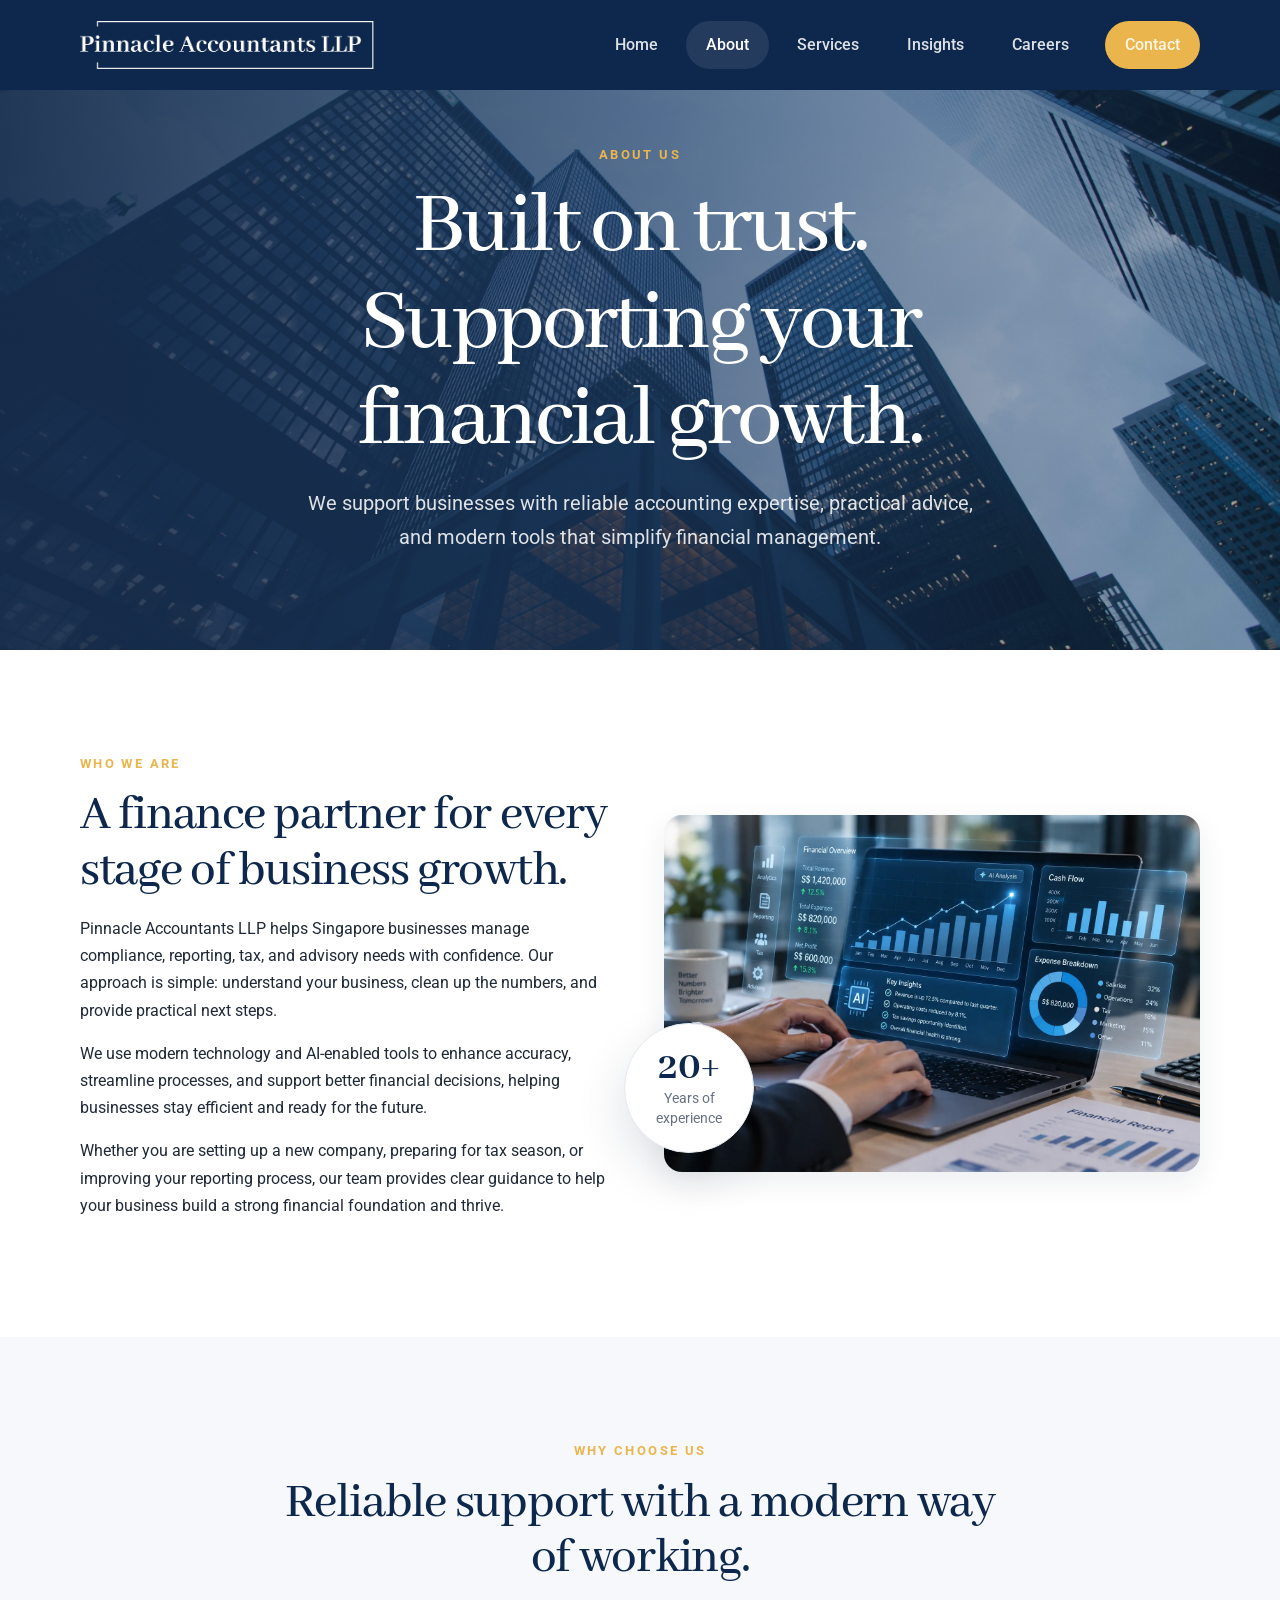
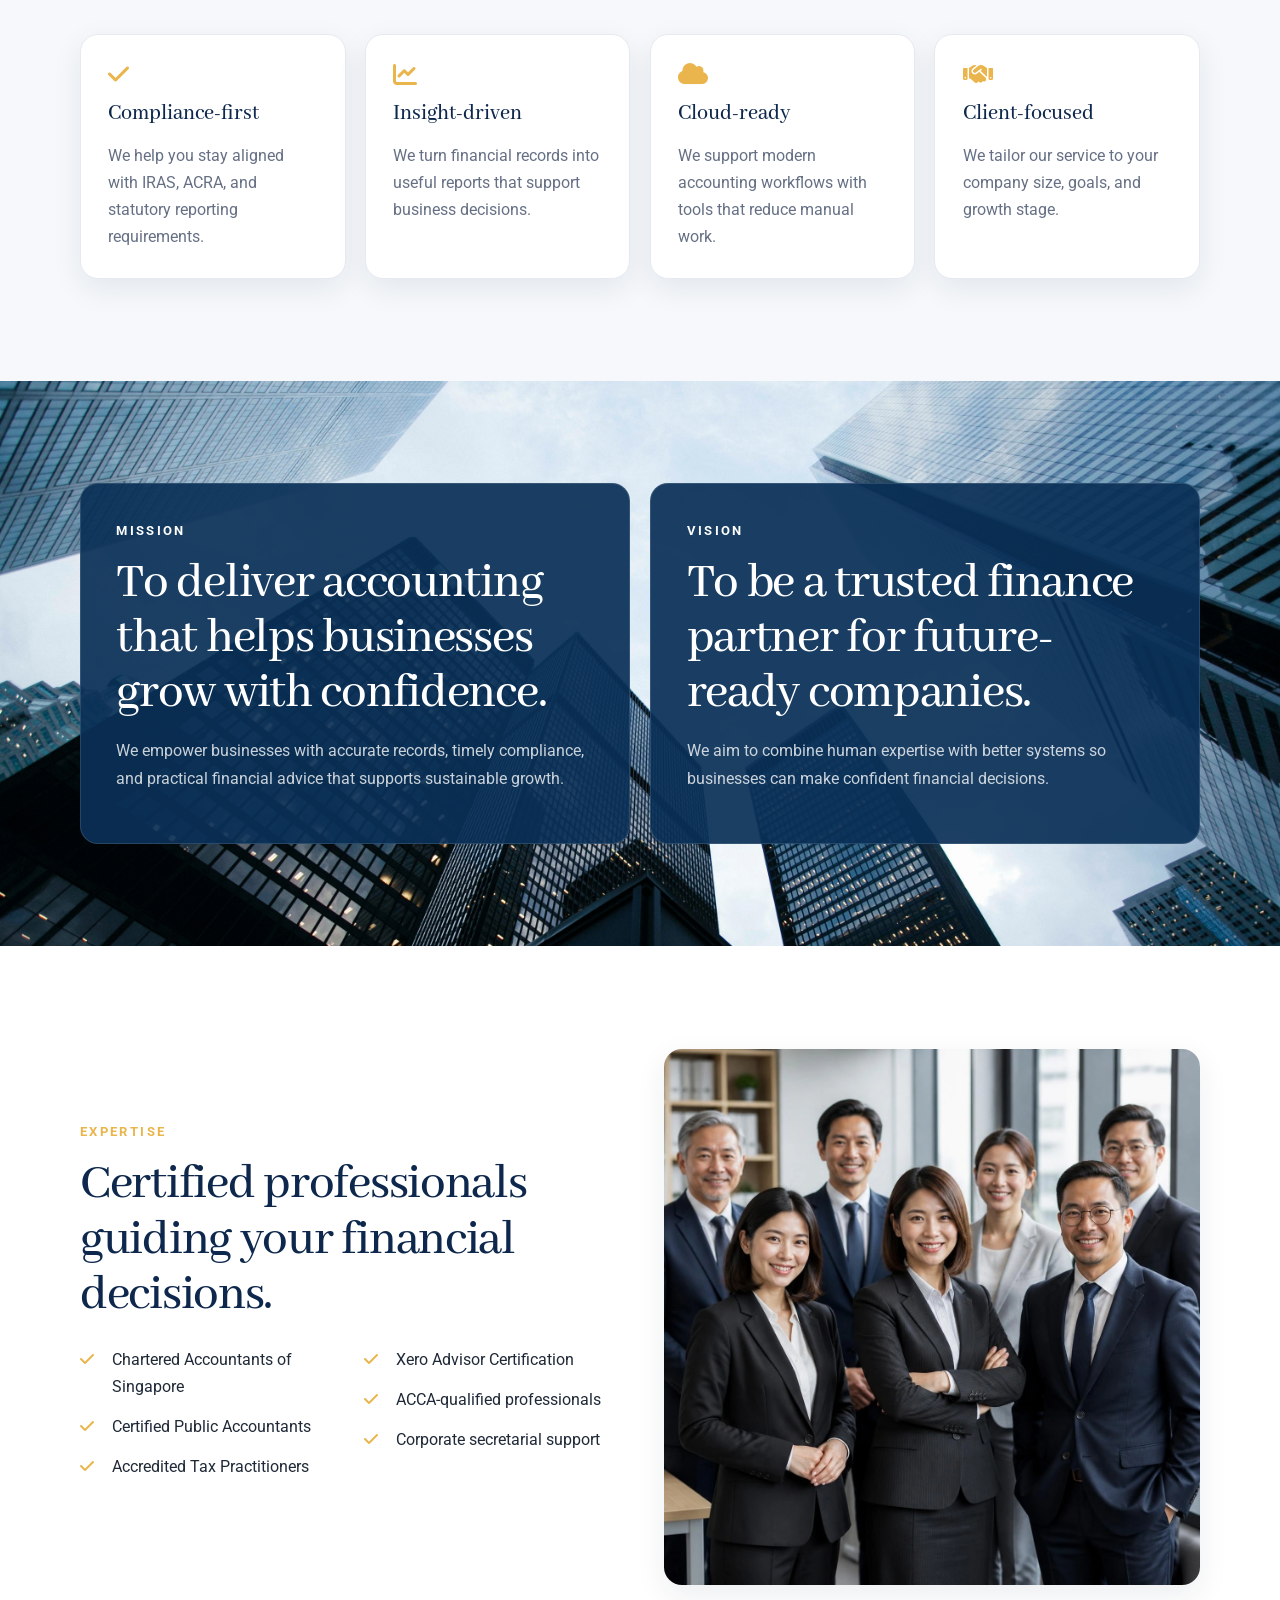
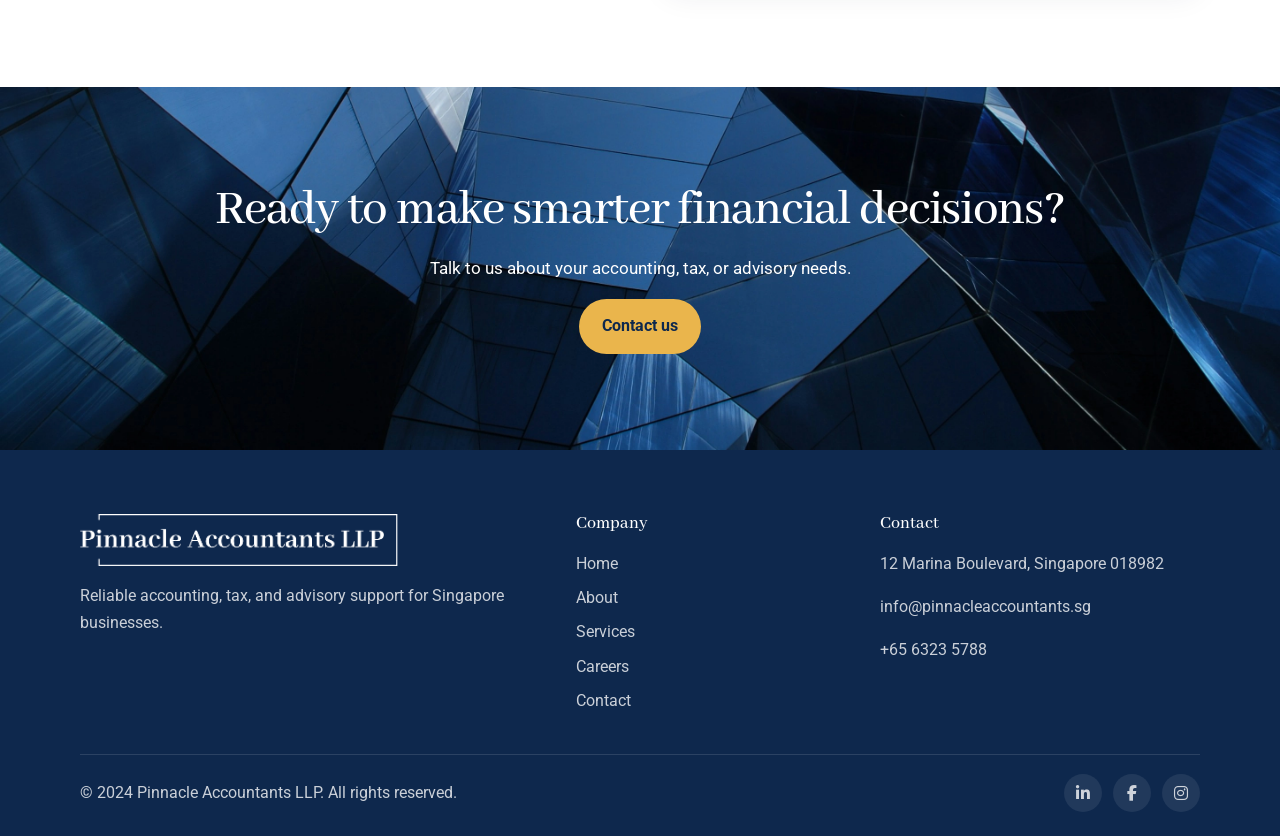
==== commit c539fc99: "updated code, content and styling" ====
--- a/about.html
+++ b/about.html
@@ -3,19 +3,21 @@
   <head>
     <meta charset="UTF-8" />
     <meta name="viewport" content="width=device-width, initial-scale=1.0" />
+    <meta
+      name="description"
+      content="Learn about Pinnacle Accountants LLP, a Singapore accounting firm focused on trust, compliance, and modern finance solutions."
+    />
+
+    <title>About | Pinnacle Accountants LLP</title>
 
     <!-- Favicon -->
-    <link rel="icon" type="image/x-icon" href="images/favicon.ico" />
-
-    <!-- Fonts -->
+    <link rel="icon" type="image/x-icon" href="./images/favicon.ico" />
+
+    <!-- Google Fonts -->
     <link rel="preconnect" href="https://fonts.googleapis.com" />
     <link rel="preconnect" href="https://fonts.gstatic.com" crossorigin />
     <link
-      href="https://fonts.googleapis.com/css2?family=Abhaya+Libre:wght@400;500;600;700;800&display=swap"
-      rel="stylesheet"
-    />
-    <link
-      href="https://fonts.googleapis.com/css2?family=Abhaya+Libre:wght@400;500;600;700;800&family=Roboto:ital,wght@0,100;0,300;0,400;0,500;0,700;0,900;1,100;1,300;1,400;1,500;1,700;1,900&display=swap"
+      href="https://fonts.googleapis.com/css2?family=Abhaya+Libre:wght@600;700;800&family=Roboto:wght@400;500;700&display=swap"
       rel="stylesheet"
     />
 
@@ -23,570 +25,294 @@
     <link
       rel="stylesheet"
       href="https://cdnjs.cloudflare.com/ajax/libs/font-awesome/6.6.0/css/all.min.css"
-      integrity="sha512-Kc323vGBEqzTmouAECnVceyQqyqdsSiqLQISBL29aUW4U/M7pSPA/gEUZQqv1cwx4OnYxTxve5UMg5GT6L4JJg=="
       crossorigin="anonymous"
       referrerpolicy="no-referrer"
     />
 
-    <!-- Bootstrap Library -->
+    <!-- Bootstrap -->
     <link
       href="https://cdn.jsdelivr.net/npm/bootstrap@5.3.3/dist/css/bootstrap.min.css"
       rel="stylesheet"
-      integrity="sha384-QWTKZyjpPEjISv5WaRU9OFeRpok6YctnYmDr5pNlyT2bRjXh0JMhjY6hW+ALEwIH"
       crossorigin="anonymous"
     />
 
-    <!-- CSS -->
-    <link rel="stylesheet" href="css/style.css" />
-
-    <title>About Us</title>
+    <link rel="stylesheet" href="style.css" />
   </head>
   <body>
-    <!-- Banner and Navbar combined -->
-    <section class="banner-section about-banner">
-      <header>
-        <nav class="navbar navbar-expand-lg custom-navbar navbar-sub">
-          <div class="container-fluid">
-            <!-- Logo -->
-            <a class="navbar-brand" href="index.html">
+    <header class="site-header">
+      <nav
+        class="navbar navbar-expand-lg fixed-top custom-navbar"
+        aria-label="Main navigation"
+      >
+        <div class="container">
+          <a class="navbar-brand" href="index.html"
+            ><img
+              src="./images/logo.webp"
+              alt="Pinnacle Accountants LLP"
+              class="logo"
+              width="200"
+              height="48"
+          /></a>
+          <button
+            class="navbar-toggler"
+            type="button"
+            data-bs-toggle="collapse"
+            data-bs-target="#navbarNav"
+            aria-controls="navbarNav"
+            aria-expanded="false"
+            aria-label="Toggle navigation"
+          >
+            <span class="navbar-toggler-icon" aria-hidden="true"></span>
+          </button>
+          <div class="collapse navbar-collapse" id="navbarNav">
+            <ul class="navbar-nav ms-auto align-items-lg-center">
+              <li class="nav-item">
+                <a class="nav-link" href="index.html">Home</a>
+              </li>
+              <li class="nav-item">
+                <a class="nav-link active" aria-current="page" href="about.html"
+                  >About</a
+                >
+              </li>
+              <li class="nav-item">
+                <a class="nav-link" href="index.html#services">Services</a>
+              </li>
+              <li class="nav-item">
+                <a class="nav-link" href="index.html#insights">Insights</a>
+              </li>
+              <li class="nav-item">
+                <a class="nav-link" href="#">Careers</a>
+              </li>
+              <li class="nav-item">
+                <a class="nav-link nav-cta" href="contact.html">Contact</a>
+              </li>
+            </ul>
+          </div>
+        </div>
+      </nav>
+    </header>
+
+    <main>
+      <section class="hero hero-about" aria-labelledby="about-title">
+        <div class="container hero-content text-center narrow">
+          <p class="eyebrow">About us</p>
+          <h1 id="about-title">
+            Built on trust. Supporting your financial growth.
+          </h1>
+          <p class="hero-text">
+            We support businesses with reliable accounting expertise, practical
+            advice, and modern tools that simplify financial management.
+          </p>
+        </div>
+      </section>
+
+      <section class="section" aria-labelledby="who-title">
+        <div class="container">
+          <div class="row align-items-center g-5">
+            <div class="col-lg-6">
+              <p class="eyebrow">Who we are</p>
+              <h2 id="who-title">
+                A finance partner for every stage of business growth.
+              </h2>
+              <p>
+                Pinnacle Accountants LLP helps Singapore businesses manage
+                compliance, reporting, tax, and advisory needs with confidence.
+                Our approach is simple: understand your business, clean up the
+                numbers, and provide practical next steps.
+              </p>
+              <p>
+                We use modern technology and AI-enabled tools to enhance
+                accuracy, streamline processes, and support better financial
+                decisions, helping businesses stay efficient and ready for the
+                future.
+              </p>
+              <p>
+                Whether you are setting up a new company, preparing for tax
+                season, or improving your reporting process, our team provides
+                clear guidance to help your business build a strong financial
+                foundation and thrive.
+              </p>
+            </div>
+            <div class="col-lg-6 image-stat-wrap">
               <img
-                src="images/logo.png"
-                alt="Pinnacle Logo"
-                class="logo"
-                height="50px"
+                src="./images/about-img.webp"
+                alt="Accountant using a laptop with AI-powered financial analytics, charts, cash flow data, and business insights displayed on a digital interface."
+                class="rounded-image"
               />
-            </a>
-            <!-- Navigation Links -->
-            <button
-              class="navbar-toggler"
-              type="button"
-              data-bs-toggle="collapse"
-              data-bs-target="#navbarNav"
-              aria-controls="navbarNav"
-              aria-expanded="false"
-              aria-label="Toggle navigation"
-            >
-              <span class="navbar-toggler-icon"></span>
-            </button>
-            <div class="collapse navbar-collapse" id="navbarNav">
-              <ul class="navbar-nav ms-auto">
-                <li class="nav-item">
-                  <a class="nav-link" href="index.html">Home</a>
-                </li>
-                <li class="nav-item">
-                  <a class="nav-link" href="about.html">About Us</a>
-                </li>
-                <li class="nav-item">
-                  <a class="nav-link" href="#">Services</a>
-                </li>
-                <li class="nav-item">
-                  <a class="nav-link" href="#">Industries</a>
-                </li>
-                <li class="nav-item">
-                  <a class="nav-link" href="#">Insights</a>
-                </li>
-                <li class="nav-item">
-                  <a class="nav-link" href="#">Careers</a>
-                </li>
-                <li class="nav-item">
-                  <a class="nav-link" href="contact.html">Contact</a>
-                </li>
-              </ul>
-            </div>
-          </div>
-        </nav>
-      </header>
-
-      <!-- Banner Section Content -->
-      <div class="overlay"></div>
-      <div class="banner-content">
-        <h1>We are Pinnacle</h1>
-        <p>
-          We help businesses achieve financial success with
-          <strong>expertise</strong>, <strong>trust</strong>, and
-          <strong>innovative technology.</strong>
-        </p>
-      </div>
-    </section>
-
-    <main>
-      <!-- First About Section -->
-      <section class="about-content-section">
-        <div class="container-fluid">
-          <div class="row align-items-center">
-            <div class="col-md-6">
-              <!-- Left Side: Text Content -->
-              <h6 class="prehead">WHO WE ARE</h6>
-              <h2 class="section-header">
-                Where Technology Meets Trusted Accounting
-              </h2>
-              <p class="section-paragraph section-paragraph-one">
-                For over two decades, Pinnacle Accountants LLP has been a leader
-                in financial excellence, using cutting-edge technologies such as
-                AI and cloud-based platforms. We continuously evolve to provide
-                innovative accounting solutions that enhance operations, ensure
-                compliance, and offer long-term stability. Our expertise in
-                leveraging modern tools keeps businesses competitive and
-                financially secure in a rapidly changing environment.
-              </p>
-            </div>
-            <div class="col-md-6 about-position-relative">
-              <!-- Right Side: Image and Circle -->
-              <img
-                src="images/about-img.jpg"
-                alt="Technology in Accounting Image"
-                class="about-img"
-              />
-              <div class="experience-circle">
-                <p class="years-text">20+</p>
-                <p class="years-subtext">Years of Experience</p>
-              </div>
-            </div>
-          </div>
-        </div>
-      </section>
-
-      <!-- Second About Section -->
-      <section class="maximize-section">
-        <div class="container-fluid">
-          <div class="overlay-half">
-            <div class="overlay-content">
-              <h2 class="section-header">
-                Maximizing Your Business’s Financial Growth
-              </h2>
-              <p class="section-paragraph section-paragraph-two">
-                We do more than manage finances. We provide innovative, tailored
-                solutions that help your business reach its highest potential in
-                financial performance and overcome financial obstacles. From
-                optimising processes to ensuring compliance and boosting
-                profitability, our technology-driven approach and expert
-                guidance create new opportunities for success. With Pinnacle,
-                you gain a trusted partner committed to delivering real,
-                measurable value, helping you:
-              </p>
-
-              <ul class="pinnacle-benefits-list">
-                <li>Increase profits through better financial management</li>
-                <li>Save time by streamlining your operations</li>
-                <li>Stay compliant with tax and regulatory requirements</li>
-                <li>Protect your business by managing financial risks</li>
-                <li>Scale your business with a solid financial foundation</li>
-                <li>
-                  Make informed decisions with real-time data and insights
-                </li>
-              </ul>
-            </div>
-          </div>
-        </div>
-      </section>
-
-      <!-- Mission and Vision Section -->
-      <section class="mission-vision-section">
-        <div class="container-fluid">
-          <div class="row">
-            <!-- Mission Box -->
-            <div class="col-md-6">
-              <div class="mission-box box-style">
-                <img
-                  src="images/mission-img.jpg"
-                  alt="Team Meeting"
-                  class="mission-vision-img"
-                />
-                <h3 class="box-heading">Our Mission</h3>
-                <p class="box-paragraph">
-                  To provide businesses with reliable financial insights,
-                  strategic guidance, and innovative solutions, ensuring their
-                  long-term financial health and success.
-                </p>
-              </div>
-            </div>
-            <!-- Vision Box -->
-            <div class="col-md-6">
-              <div class="vision-box box-style">
-                <img
-                  src="images/vision-img.jpg"
-                  alt="Building Image"
-                  class="mission-vision-img"
-                />
-                <h3 class="box-heading">Our Vision</h3>
-                <p class="box-paragraph">
-                  To lead the transformation of the accounting industry through
-                  innovation, providing dynamic solutions that enable businesses
-                  to thrive in a fast-paced economy.
-                </p>
-              </div>
-            </div>
-          </div>
-        </div>
-      </section>
-
-      <hr class="separator-line" />
-
-      <!-- Why Choose Us Section -->
-      <section class="why-choose-us-section">
-        <div class="container-fluid">
-          <h6 class="prehead">WHY CHOOSE US</h6>
-          <h2 class="section-header why-choose-header">
-            <span class="trusted-partner">Your trusted Partner in</span><br />
-            <span class="gold-highlight"
-              >Financial Excellence and Innovation</span
-            >
-          </h2>
-
-          <!-- Reasons Section -->
-          <div class="row">
-            <!-- First Column, First Row: Technology-Driven Solutions -->
-            <div class="col-md-6">
-              <div class="why-box">
-                <div class="icon-container">
-                  <i class="fa-solid fa-check"></i>
-                </div>
-                <div class="content-container">
-                  <h3 class="why-heading">Technology-Driven Solutions</h3>
-                  <p class="why-paragraph">
-                    We use <strong>cloud-based accounting</strong>,
-                    <strong>AI tools</strong>, and
-                    <strong>automation</strong> to streamline your financial
-                    processes, , delivering real-time data and enhancing
-                    agility, accuracy, and compliance.
-                  </p>
+              <div class="stat-badge">
+                <div class="stat-badge-text">
+                  <strong>20+</strong>
+                  <span>Years of <br />experience</span>
                 </div>
               </div>
             </div>
-
-            <!-- Second Column, First Row: Certified Expertise -->
-            <div class="col-md-6">
-              <div class="why-box">
-                <div class="icon-container">
-                  <i class="fa-solid fa-check"></i>
-                </div>
-                <div class="content-container content-container-right">
-                  <h3 class="why-heading">Certified Expertise</h3>
-                  <p class="why-paragraph">
-                    Our certified experts <strong>optimise</strong> your
-                    financial systems with precision, providing reliable,
-                    efficient guidance and
-                    <strong>dependable support</strong> for strategic growth.
-                  </p>
-                </div>
-              </div>
-            </div>
-
-            <!-- First Column, Second Row: Client-Centric Focus -->
-            <div class="col-md-6">
-              <div class="why-box">
-                <div class="icon-container">
-                  <i class="fa-solid fa-check"></i>
-                </div>
-                <div class="content-container">
-                  <h3 class="why-heading">Client-Centric Focus</h3>
-                  <p class="why-paragraph">
-                    We provide <strong>personalised solutions</strong> tailored
-                    to each client’s goals, enhancing
-                    <strong>financial health</strong> and providing strategic
-                    advice to ensure stability.
-                  </p>
-                </div>
-              </div>
-            </div>
-
-            <!-- Second Column, Second Row: Data-Driven Insights -->
-            <div class="col-md-6">
-              <div class="why-box">
-                <div class="icon-container">
-                  <i class="fa-solid fa-check"></i>
-                </div>
-                <div class="content-container content-container-right">
-                  <h3 class="why-heading">Data-Driven Insights</h3>
-                  <p class="why-paragraph">
-                    Using <strong>advanced data analytics</strong>, we provide
-                    <strong>actionable insights</strong> that empower smarter
-                    decision-making, supporting business growth with effective
-                    financial strategy.
-                  </p>
-                </div>
-              </div>
-            </div>
-          </div>
-        </div>
-      </section>
-
-      <!-- Certified Experts Section -->
-      <section class="certified-experts-section">
-        <div class="row no-gutters">
-          <!-- Left: Gradient Background with Text -->
-          <div
-            class="col-md-6 certified-experts-left d-flex align-items-center"
-          >
-            <div class="container-fluid certs-content">
-              <h2 class="section-header experts-header">
-                Certified Experts Guiding Your Financial Success
+          </div>
+        </div>
+      </section>
+
+      <section class="section values-section" aria-labelledby="values-title">
+        <div class="container">
+          <div class="section-intro text-center">
+            <p class="eyebrow">Why choose us</p>
+            <h2 id="values-title">
+              Reliable support with a modern way of working.
+            </h2>
+          </div>
+          <div class="values-grid">
+            <article class="value-card">
+              <i class="fa-solid fa-check"></i>
+              <h3>Compliance-first</h3>
+              <p>
+                We help you stay aligned with IRAS, ACRA, and statutory
+                reporting requirements.
+              </p>
+            </article>
+            <article class="value-card">
+              <i class="fa-solid fa-chart-line"></i>
+              <h3>Insight-driven</h3>
+              <p>
+                We turn financial records into useful reports that support
+                business decisions.
+              </p>
+            </article>
+            <article class="value-card">
+              <i class="fa-solid fa-cloud"></i>
+              <h3>Cloud-ready</h3>
+              <p>
+                We support modern accounting workflows with tools that reduce
+                manual work.
+              </p>
+            </article>
+            <article class="value-card">
+              <i class="fa-solid fa-handshake"></i>
+              <h3>Client-focused</h3>
+              <p>
+                We tailor our service to your company size, goals, and growth
+                stage.
+              </p>
+            </article>
+          </div>
+        </div>
+      </section>
+
+      <section class="section mission-section" aria-labelledby="mission-title">
+        <div class="container">
+          <div class="mission-grid">
+            <article>
+              <p class="eyebrow">Mission</p>
+              <h2 id="mission-title">
+                To deliver accounting that helps businesses grow with
+                confidence.
               </h2>
-              <ul class="experts-certifications">
-                <li>Chartered Accountants of Singapore (CA Singapore)</li>
-                <li>Certified Public Accountants (CPA)</li>
-                <li>Accredited Tax Practitioners (ATP)</li>
-                <li>Accredited Tax Advisors (ATA)</li>
+              <p>
+                We empower businesses with accurate records, timely compliance,
+                and practical financial advice that supports sustainable growth.
+              </p>
+            </article>
+            <article>
+              <p class="eyebrow">Vision</p>
+              <h2>
+                To be a trusted finance partner for future-ready companies.
+              </h2>
+              <p>
+                We aim to combine human expertise with better systems so
+                businesses can make confident financial decisions.
+              </p>
+            </article>
+          </div>
+        </div>
+      </section>
+
+      <section
+        class="section certifications-section"
+        aria-labelledby="cert-title"
+      >
+        <div class="container">
+          <div class="row align-items-center g-5">
+            <div class="col-lg-6">
+              <p class="eyebrow">Expertise</p>
+              <h2 id="cert-title">
+                Certified professionals guiding your financial decisions.
+              </h2>
+              <ul class="check-list two-column-list">
+                <li>Chartered Accountants of Singapore</li>
+                <li>Certified Public Accountants</li>
+                <li>Accredited Tax Practitioners</li>
                 <li>Xero Advisor Certification</li>
-                <li>Association of Chartered Certified Accountants (ACCA)</li>
+                <li>ACCA-qualified professionals</li>
+                <li>Corporate secretarial support</li>
               </ul>
             </div>
-          </div>
-
-          <!-- Right: Image with Quote Box -->
-          <div class="col-md-6 certified-experts-right position-relative">
-            <img
-              src="images/leaders.jpg"
-              alt="Pinnacle Team Leaders"
-              class="leaders-img"
-            />
-          </div>
-        </div>
-      </section>
-
-      <!-- Awards Section -->
-      <section id="awards-section" class="awards-section">
-        <div class="container-fluid text-center">
-          <h6 class="prehead">AWARDS AND RECOGNITIONS</h6>
-          <h2 class="section-header">
-            Award-Winning <span class="gold-highlight">Excellence</span>
-          </h2>
-          <div class="awards-container">
-            <!-- First Award -->
-            <div class="award-item">
-              <div class="award-image">
-                <img src="images/asia-risk.png" alt="Asia Risk Award" />
-              </div>
-              <div class="award-content">
-                <h4 class="award-title">
-                  Risk Management Consultant of the Year – Asia Risk Awards
-                  (2024)
-                </h4>
-                <p class="award-description">
-                  Awarded for excellence in risk management, this recognition
-                  highlights our commitment to helping businesses navigate
-                  financial risks with innovative strategies. The award is the
-                  most prestigious event in the region, celebrating firms that
-                  excel in risk management, derivatives, and technology
-                  solutions.
-                </p>
-              </div>
-            </div>
-
-            <!-- Second Award -->
-            <div class="award-item">
-              <div class="award-image">
-                <img src="images/xero.png" alt="Xero Award" />
-              </div>
-              <div class="award-content">
-                <h4 class="award-title">
-                  Xero Awards Asia – Singapore Accounting Partner of the Year
-                  (2024)
-                </h4>
-                <p class="award-description">
-                  Honoured for our leadership in cloud-based accounting
-                  solutions, providing real-time financial insights and
-                  streamlining processes for SMEs and corporates. This award
-                  acknowledges our expertise in leveraging technology to drive
-                  financial efficiency.
-                </p>
-              </div>
-            </div>
-
-            <!-- Third Award -->
-            <div class="award-item">
-              <div class="award-image">
-                <img
-                  src="images/digital-finance.png"
-                  alt="Digital Finance Award"
-                />
-              </div>
-              <div class="award-content">
-                <h4 class="award-title">
-                  Digital Finance Function Awards – Finance Leader of the Year
-                  (2022)
-                </h4>
-                <p class="award-description">
-                  This prestigious award recognises our leadership in driving
-                  digital transformation within finance. Highlighting our
-                  commitment to innovation, this accolade showcases the
-                  strategic vision and leadership that sets Pinnacle apart in
-                  the financial services industry.
-                </p>
-              </div>
-            </div>
-
-            <!-- Fourth Award -->
-            <div class="award-item">
-              <div class="award-image">
-                <img
-                  src="images/sg-accountancy.png"
-                  alt="Singapore Accountancy Award"
-                />
-              </div>
-              <div class="award-content">
-                <h4 class="award-title">
-                  Singapore Accountancy Awards – Best Practice Award (2018)
-                </h4>
-                <p class="award-description">
-                  Awarded for outstanding achievements in implementing best
-                  practices in accounting and financial reporting. Presented by
-                  the Institute of Singapore Chartered Accountants (ISCA). It is
-                  a recognition of our dedication to delivering innovative,
-                  client-centric solutions with transparency and integrity.
-                </p>
-              </div>
-            </div>
-          </div>
-        </div>
-      </section>
-
-      <!-- Call to Action Section -->
-      <section class="cta-section">
-        <div class="container-fluid">
-          <div class="cta-content">
-            <h2>Ready to take control of your financial journey?</h2>
-            <p>Let's <span class="gold-highlight">get started</span> today.</p>
-            <a href="contact.html" class="cta-btn">Contact Us</a>
-          </div>
-        </div>
-      </section>
-    </main>
-
-    <!-- Footer Section -->
-    <footer class="footer-section">
-      <div class="container-fluid">
-        <div class="footer-content">
-          <!-- Left Column: Company Information -->
-          <div class="company-info">
-            <div class="footer-logo">
+            <div class="col-lg-6">
               <img
-                src="images/logo-PA.png"
-                alt="Pinnacle Initial Logo"
-                class="logo-initial"
-              />
-              <img
-                src="images/logo.png"
-                alt="Pinnacle Full Name Logo"
-                class="logo-fullname"
+                src="./images/accountant-team.webp"
+                alt="A diverse group of seven Asian men and women accountants in tailored business suits smile confidently together in a bright, modern office."
+                class="rounded-image"
               />
             </div>
-            <ul class="company-details company-details-footer">
-              <li>
-                <i class="fa-solid fa-location-dot" style="color: #d8c26c"></i
-                >12 Marina Boulevard, Level 17 Marina Bay, Financial Center
-                Tower 3, Singapore 018982
-              </li>
-              <li>
-                <i class="fa-solid fa-phone" style="color: #d8c26c"></i>(+65)
-                6323 5788
-              </li>
-              <li>
-                <i class="fa-solid fa-envelope" style="color: #d8c26c"></i
-                >info@pinnacleaccountants.sg
-              </li>
-              <li>
-                <i class="fa-solid fa-clock" style="color: #d8c26c"></i>Monday -
-                Friday: 9:00 AM - 6:00 PM
-              </li>
-            </ul>
-          </div>
-
-          <!-- Company Links Column -->
-          <div class="footer-links company-links">
-            <h5 class="footer-header">Company</h5>
-            <ul>
-              <li><a href="index.html">Home</a></li>
-              <li><a href="about.html">About Us</a></li>
-              <li><a href="#">Our Leaders</a></li>
-              <li><a href="#">Insights</a></li>
-              <li><a href="about.html#awards-section">Awards</a></li>
-              <li><a href="#">Careers</a></li>
-              <li><a href="contact.html">Contact</a></li>
-              <li><a href="contact.html#faq-section">FAQ</a></li>
-            </ul>
-          </div>
-
-          <!-- Services Links Column -->
-          <div class="footer-links services-links">
-            <h5 class="footer-header">Services</h5>
-            <ul>
-              <li><a href="#">Accounting & Financial Reporting</a></li>
-              <li><a href="#">Tax Planning & Compliance</a></li>
-              <li><a href="#">Advisory & Risk Management</a></li>
-              <li><a href="#">Auditing & Assurance Services</a></li>
-              <li><a href="#">Corporate Secretarial Services</a></li>
-              <li><a href="#">Cybersecurity & Data Protection</a></li>
-            </ul>
-          </div>
-
-          <!-- Industries Links Column (2 Columns) -->
-          <div class="footer-links industries-links">
-            <h5 class="footer-header">Industries</h5>
-            <div class="industries-columns">
-              <ul class="industries-column-1">
-                <li><a href="#">Finance & Banking</a></li>
-                <li><a href="#">Information Technology (IT)</a></li>
-                <li><a href="#">Healthcare & Life Sciences</a></li>
-                <li><a href="#">Manufacturing</a></li>
-                <li><a href="#">Retail & E-commerce</a></li>
-                <li><a href="#">Logistics & Supply Chain</a></li>
-                <li><a href="#">Real Estate & Property Development</a></li>
-                <li><a href="#">Education & Training</a></li>
-              </ul>
-              <ul class="industries-column-2">
-                <li><a href="#">Food & Beverage (F&B)</a></li>
-                <li><a href="#">Telecommunications</a></li>
-                <li><a href="#">Energy & Utilities</a></li>
-                <li><a href="#">Construction & Engineering</a></li>
-                <li><a href="#">Tourism & Hospitality</a></li>
-                <li><a href="#">Legal & Professional Services</a></li>
-                <li><a href="#">Non-Profit & Social Enterprises</a></li>
-                <li><a href="#">Media & Entertainment</a></li>
-              </ul>
-            </div>
-          </div>
-        </div>
-
-        <!-- Bottom Line and Copyright -->
-        <div class="footer-bottom">
-          <p class="footer-bottom-text">
-            Copyright © 2024 Pinnacle Accountants LLP. All Rights Reserved.
+          </div>
+        </div>
+      </section>
+
+      <section class="cta-section" aria-labelledby="about-cta-title">
+        <div class="container text-center">
+          <h2 id="cta-title">Ready to make smarter financial decisions?</h2>
+          <p>Talk to us about your accounting, tax, or advisory needs.</p>
+          <a href="contact.html" class="btn btn-primary-custom">Contact us</a>
+        </div>
+      </section>
+    </main>
+
+    <footer class="site-footer">
+      <div class="container footer-grid">
+        <div>
+          <img
+            src="./images/logo.webp"
+            alt="Pinnacle Accountants LLP"
+            class="footer-logo"
+          />
+          <p>
+            Reliable accounting, tax, and advisory support for Singapore
+            businesses.
           </p>
-          <div class="social-icons">
-            <a href="#" class="social-icon" aria-label="LinkedIn"
-              ><i class="fa-brands fa-linkedin-in"></i
-            ></a>
-            <a href="#" class="social-icon" aria-label="X"
-              ><i class="fa-brands fa-x-twitter"></i
-            ></a>
-            <a href="#" class="social-icon" aria-label="Facebook"
-              ><i class="fa-brands fa-facebook-f"></i
-            ></a>
-            <a href="#" class="social-icon" aria-label="Instagram"
-              ><i class="fa-brands fa-instagram"></i
-            ></a>
-            <a href="#" class="social-icon" aria-label="YouTube"
-              ><i class="fa-brands fa-youtube"></i
-            ></a>
-          </div>
-        </div>
-
-        <!-- Legal and Terms Links Section -->
-        <div class="footer-links-bottom">
-          <a href="#" class="footer-bottom-link">Legal and Privacy Policy</a>
-          <span class="separator">|</span>
-          <a href="#" class="footer-bottom-link">Terms of Services</a>
+        </div>
+        <nav aria-label="Footer navigation">
+          <h3 class="footer-title">Company</h3>
+          <a href="index.html">Home</a>
+          <a href="about.html">About</a>
+          <a href="index.html#services">Services</a>
+          <a href="#">Careers</a>
+          <a href="contact.html">Contact</a>
+        </nav>
+        <div>
+          <h3 class="footer-title">Contact</h3>
+          <p>12 Marina Boulevard, Singapore 018982</p>
+          <p>
+            <a href="mailto:info@pinnacleaccountants.sg"
+              >info@pinnacleaccountants.sg</a
+            >
+          </p>
+          <p><a href="tel:+6563235788">+65 6323 5788</a></p>
+        </div>
+      </div>
+      <div class="container footer-bottom">
+        <p>© 2024 Pinnacle Accountants LLP. All rights reserved.</p>
+        <div class="social-icons">
+          <a href="#" aria-label="LinkedIn"
+            ><i class="fa-brands fa-linkedin-in"></i></a
+          ><a href="#" aria-label="Facebook"
+            ><i class="fa-brands fa-facebook-f"></i></a
+          ><a href="#" aria-label="Instagram"
+            ><i class="fa-brands fa-instagram"></i
+          ></a>
         </div>
       </div>
     </footer>
 
     <script
       src="https://cdn.jsdelivr.net/npm/bootstrap@5.3.3/dist/js/bootstrap.bundle.min.js"
-      integrity="sha384-YvpcrYf0tY3lHB60NNkmXc5s9fDVZLESaAA55NDzOxhy9GkcIdslK1eN7N6jIeHz"
       crossorigin="anonymous"
     ></script>
-
-    <script src="js/script.js"></script>
+    <script src="script.js"></script>
   </body>
 </html>
--- a/style.css
+++ b/style.css
@@ -0,0 +1,890 @@
+:root {
+  --color-navy: #0e284d;
+  --color-navy-soft: #18385f;
+  --color-blue: #2563a7;
+  --color-gold: #eab54c;
+  --color-gold-light: #f4dfaa;
+  --color-ink: #1f2937;
+  --color-muted: #667085;
+  --color-line: #e6eaf0;
+  --color-bg: #f6f8fb;
+  --color-white: #ffffff;
+  --shadow-sm: 0 10px 30px rgba(16, 36, 63, 0.08);
+  --shadow-md: 0 20px 50px rgba(16, 36, 63, 0.14);
+  --radius: 18px;
+  --container: 1120px;
+}
+
+* {
+  box-sizing: border-box;
+}
+
+html {
+  scroll-behavior: smooth;
+}
+
+body {
+  margin: 0;
+  font-family: "Roboto", sans-serif;
+  color: var(--color-ink);
+  background: var(--color-white);
+  line-height: 1.7;
+}
+
+img {
+  max-width: 100%;
+  display: block;
+}
+
+a {
+  color: inherit;
+}
+
+.container {
+  max-width: var(--container);
+  width: 90%;
+  padding: 0;
+}
+
+h1,
+h2,
+h3 {
+  font-family: "Abhaya Libre", serif;
+  color: var(--color-navy);
+  line-height: 1.08;
+  margin-bottom: 1rem;
+}
+
+h1 {
+  font-size: clamp(2.8rem, 7vw, 5.6rem);
+  letter-spacing: -0.04em;
+}
+
+h2 {
+  font-size: clamp(2rem, 4vw, 3.2rem);
+  letter-spacing: -0.025em;
+}
+
+h3 {
+  font-size: 1.35rem;
+}
+
+p {
+  margin-bottom: 1rem;
+}
+
+.section {
+  padding: clamp(4rem, 8vw, 7rem) 0;
+  width: 100%;
+}
+
+.section-intro {
+  max-width: 720px;
+  margin: 0 auto 3rem;
+}
+
+.section-intro p:last-child {
+  color: var(--color-muted);
+  font-size: 1.05rem;
+}
+
+.eyebrow {
+  color: var(--color-gold);
+  font-size: 0.82rem;
+  font-weight: 700;
+  letter-spacing: 0.18em;
+  text-transform: uppercase;
+  margin-bottom: 0.85rem;
+}
+
+.narrow {
+  max-width: 820px;
+}
+
+.custom-navbar {
+  padding: 1rem 0;
+  background: var(--color-navy);
+  backdrop-filter: blur(14px);
+  transition:
+    padding 0.25s ease,
+    box-shadow 0.25s ease,
+    background 0.25s ease;
+}
+
+.custom-navbar.navbar-scrolled {
+  padding: 0.65rem 0;
+  box-shadow: 0 12px 35px rgba(0, 0, 0, 0.16);
+  background: rgba(16, 36, 63, 0.98);
+}
+
+.logo {
+  height: 48px;
+  width: auto;
+  max-width: 100%;
+  object-fit: contain;
+  display: block;
+}
+
+.navbar-toggler {
+  border-color: rgba(255, 255, 255, 0.35);
+}
+
+.navbar-toggler:focus {
+  box-shadow: 0 0 0 0.18rem rgba(215, 168, 74, 0.35);
+}
+
+.navbar-toggler-icon {
+  filter: invert(1);
+}
+
+/* .custom-navbar .nav-link {
+  color: rgba(255, 255, 255, 0.86);
+  font-weight: 500;
+  padding: 12px 20px;
+  border-radius: 999px;
+} */
+
+.navbar-expand-lg .navbar-nav .nav-link {
+  color: rgba(255, 255, 255, 0.86);
+  font-weight: 500;
+  padding: 10px 20px;
+  border-radius: 999px;
+}
+
+.custom-navbar .nav-link:hover,
+.custom-navbar .nav-link:focus,
+.custom-navbar .nav-link.active {
+  color: var(--color-white);
+  background: rgba(255, 255, 255, 0.09);
+}
+
+.custom-navbar .nav-cta {
+  background: var(--color-gold);
+  color: var(--color-navy);
+  margin-left: 0.5rem;
+}
+
+.custom-navbar .nav-cta:hover,
+.custom-navbar .nav-cta:focus,
+.custom-navbar .nav-cta.active {
+  background: var(--color-gold-light);
+  color: var(--color-navy);
+}
+
+.navbar-nav {
+  display: flex;
+  gap: 8px;
+}
+
+.hero {
+  min-height: 72vh;
+  display: grid;
+  place-items: center;
+  position: relative;
+  isolation: isolate;
+  padding: 9rem 0 5rem;
+  color: var(--color-white);
+  background-size: cover;
+  background-position: center;
+}
+
+.hero::before {
+  content: "";
+  position: absolute;
+  inset: 0;
+  z-index: -1;
+  background: linear-gradient(
+    90deg,
+    rgba(22, 45, 77, 0.94),
+    rgba(29, 61, 103, 0.72),
+    rgba(29, 61, 103, 0.34)
+  );
+}
+
+.hero-home {
+  background-image: url("./images/unsplash-home-banner.webp");
+  background-position: center center;
+}
+
+.hero-about {
+  background-image: url("./images/unsplash-about.webp");
+  min-height: 58vh;
+}
+
+.hero-contact {
+  background-image: url("./images/handshake-contact.webp");
+  background-position: center center;
+  min-height: 58vh;
+}
+
+.hero-content h1,
+.hero-content h2 {
+  color: var(--color-white);
+}
+
+.home-title {
+  max-width: 95%;
+}
+
+.hero-text {
+  max-width: 680px;
+  color: rgba(255, 255, 255, 0.86);
+  font-size: clamp(1.05rem, 2vw, 1.25rem);
+}
+
+.text-center .hero-text {
+  margin-left: auto;
+  margin-right: auto;
+}
+
+.hero-actions {
+  display: flex;
+  gap: 1rem;
+  flex-wrap: wrap;
+  margin-top: 2rem;
+}
+
+.btn-primary-custom,
+.btn-secondary-custom {
+  border-radius: 999px;
+  padding: 0.9rem 1.35rem;
+  font-weight: 700;
+  border: 1px solid transparent;
+}
+
+.btn-primary-custom {
+  background: var(--color-gold);
+  color: var(--color-navy);
+}
+
+.btn-primary-custom:hover {
+  background: var(--color-gold-light);
+  color: var(--color-navy);
+  transform: translateY(-1px);
+}
+
+.btn-secondary-custom {
+  background: rgba(255, 255, 255, 0.08);
+  color: var(--color-white);
+  border-color: rgba(255, 255, 255, 0.28);
+}
+
+.btn-secondary-custom:hover {
+  background: var(--color-white);
+  color: var(--color-navy);
+}
+
+.logo-strip {
+  background: var(--color-bg);
+  padding: 2rem 0;
+  border-bottom: 1px solid var(--color-line);
+}
+
+.trusted-label {
+  text-align: center;
+  color: var(--color-muted);
+  margin-bottom: 1.4rem;
+  font-size: 0.95rem;
+}
+
+.client-logo-row {
+  display: flex;
+  justify-content: center;
+  align-items: center;
+  gap: clamp(1.2rem, 4vw, 3rem);
+  flex-wrap: wrap;
+}
+
+.client-logo-row img {
+  max-height: 42px;
+  max-width: 130px;
+  object-fit: contain;
+  filter: grayscale(1);
+  opacity: 0.72;
+}
+
+.services-section {
+  background: linear-gradient(180deg, var(--color-white), var(--color-bg));
+}
+
+.services-grid {
+  display: grid;
+  grid-template-columns: repeat(3, 1fr);
+  gap: 1.3rem;
+}
+
+.service-card {
+  background: var(--color-white);
+  border: 1px solid var(--color-line);
+  border-radius: var(--radius);
+  padding: 2rem;
+  box-shadow: var(--shadow-sm);
+  transition:
+    transform 0.25s ease,
+    box-shadow 0.25s ease;
+}
+
+.service-card:hover {
+  transform: translateY(-6px);
+  box-shadow: var(--shadow-md);
+}
+
+.service-card img {
+  width: 44px;
+  height: 44px;
+  object-fit: contain;
+  margin-bottom: 1.2rem;
+}
+
+.service-card p {
+  color: var(--color-muted);
+  margin-bottom: 0;
+}
+
+/* .split-img {
+  margin: 0;
+  align-self: flex-start;
+} */
+
+.rounded-image {
+  width: 100%;
+  border-radius: var(--radius);
+  box-shadow: var(--shadow-sm);
+  object-fit: cover;
+}
+
+.split-section .rounded-image {
+  aspect-ratio: 4 / 3;
+}
+
+.check-list {
+  list-style: none;
+  padding: 0;
+  margin: 1.4rem 0 2rem;
+}
+.check-list li {
+  position: relative;
+  padding-left: 2rem;
+  margin-bottom: 0.8rem;
+  color: var(--color-ink);
+}
+
+.check-list li::before {
+  content: "\f00c";
+  font-family: "Font Awesome 6 Free";
+  font-weight: 900;
+  position: absolute;
+  left: 0;
+  /* top: 0.05rem; */
+  color: var(--color-gold);
+}
+
+.text-link {
+  color: var(--color-blue);
+  font-weight: 700;
+  text-decoration: none;
+}
+
+.text-link:hover {
+  text-decoration: underline;
+}
+
+.testimonial-section {
+  background: linear-gradient(
+    135deg,
+    var(--color-navy),
+    var(--color-navy-soft)
+  );
+  color: var(--color-white);
+}
+
+.testimonial-section h2 {
+  color: var(--color-white);
+}
+
+.testimonial-section blockquote {
+  max-width: 780px;
+  margin: 0 auto 1.2rem;
+  font-family: "Abhaya Libre", serif;
+  font-size: clamp(1.6rem, 3vw, 2.3rem);
+  line-height: 1.25;
+}
+
+.testimonial-person {
+  color: var(--color-gold-light);
+  font-weight: 700;
+}
+
+.testimonial-section .carousel {
+  padding: 1rem 4rem 0;
+}
+
+.carousel-control-prev-icon,
+.carousel-control-next-icon {
+  filter: drop-shadow(0 2px 8px rgba(0, 0, 0, 0.35));
+}
+
+.insights-grid {
+  display: grid;
+  grid-template-columns: repeat(3, 1fr);
+  gap: 1.3rem;
+}
+
+.insight-card {
+  background: var(--color-white);
+  border: 1px solid var(--color-line);
+  border-radius: var(--radius);
+  overflow: hidden;
+  box-shadow: var(--shadow-sm);
+}
+
+.insight-card img {
+  width: 100%;
+  aspect-ratio: 16 / 10;
+  object-fit: cover;
+}
+
+.insight-card div {
+  padding: 1.5rem;
+}
+
+.insight-card p {
+  color: var(--color-muted);
+}
+
+.insight-meta {
+  color: var(--color-gold) !important;
+  font-size: 0.82rem;
+  font-weight: 700;
+  text-transform: uppercase;
+  letter-spacing: 0.08em;
+}
+
+.image-stat-wrap {
+  position: relative;
+}
+
+.stat-badge-text {
+  width: 80px;
+  height: 80px;
+  display: flex;
+  flex-direction: column;
+  justify-content: center;
+  align-items: center;
+}
+
+.stat-badge-text span {
+  text-align: center;
+  line-height: 1.4;
+}
+
+.stat-badge {
+  position: absolute;
+  left: -1rem;
+  bottom: 1.2rem;
+  background: var(--color-white);
+  border: 1px solid var(--color-line);
+  border-radius: 100px;
+  box-shadow: var(--shadow-md);
+  padding: 1.5rem 1.5rem;
+  max-width: 190px;
+}
+
+.stat-badge strong {
+  display: block;
+  color: var(--color-navy);
+  font-family: "Abhaya Libre", serif;
+  font-size: 2.6rem;
+  line-height: 1;
+}
+
+.stat-badge span {
+  color: var(--color-muted);
+  font-size: 0.9rem;
+}
+
+.values-section {
+  background: var(--color-bg);
+}
+
+.values-grid {
+  display: grid;
+  grid-template-columns: repeat(4, 1fr);
+  gap: 1.2rem;
+}
+
+.value-card {
+  background: var(--color-white);
+  padding: 1.7rem;
+  border-radius: var(--radius);
+  border: 1px solid var(--color-line);
+  box-shadow: var(--shadow-sm);
+}
+
+.value-card i {
+  color: var(--color-gold);
+  font-size: 1.5rem;
+  margin-bottom: 1rem;
+}
+
+.value-card p {
+  color: var(--color-muted);
+  margin-bottom: 0;
+}
+
+.mission-section {
+  background: var(--color-navy);
+  background-image: url("./images/unsplash-about.webp");
+  background-size: cover;
+}
+
+.mission-grid {
+  display: grid;
+  grid-template-columns: repeat(2, 1fr);
+  gap: 1.3rem;
+}
+
+.mission-grid article {
+  background: rgba(10, 48, 87, 0.925);
+  border: 1px solid rgba(255, 255, 255, 0.12);
+  padding: 2.2rem;
+  border-radius: var(--radius);
+}
+
+.mission-grid h2,
+.mission-grid p {
+  color: var(--color-white);
+}
+
+.mission-grid p:last-child {
+  color: rgba(255, 255, 255, 0.78);
+}
+
+.two-column-list {
+  columns: 2;
+  column-gap: 2rem;
+}
+
+.contact-layout {
+  display: grid;
+  grid-template-columns: 0.85fr 1.15fr;
+  gap: 1.5rem;
+  align-items: start;
+}
+
+.contact-card,
+.form-card {
+  background: var(--color-white);
+  border: 1px solid var(--color-line);
+  border-radius: var(--radius);
+  box-shadow: var(--shadow-sm);
+  overflow: hidden;
+}
+
+.contact-card {
+  padding-bottom: 1.5rem;
+}
+
+.contact-card img {
+  width: 100%;
+  aspect-ratio: 16 / 10;
+  object-fit: cover;
+}
+
+.contact-card h2,
+.contact-card .contact-list {
+  padding-left: 1.5rem;
+  padding-right: 1.5rem;
+}
+
+.contact-card h2 {
+  margin-top: 1.5rem;
+}
+
+.contact-list {
+  list-style: none;
+  margin: 0;
+  display: grid;
+  gap: 1rem;
+}
+
+.contact-list li {
+  display: flex;
+  gap: 0.9rem;
+  color: var(--color-muted);
+}
+
+.contact-list i {
+  color: var(--color-gold);
+  margin-top: 0.3rem;
+  width: 18px;
+}
+
+.contact-list a {
+  color: var(--color-muted);
+  text-decoration: none;
+}
+
+.contact-list a:hover {
+  color: var(--color-blue);
+}
+
+.form-card {
+  padding: clamp(1.5rem, 4vw, 2.5rem);
+}
+
+.form-grid {
+  display: grid;
+  grid-template-columns: repeat(2, 1fr);
+  gap: 1rem;
+}
+
+.form-field {
+  margin-bottom: 1rem;
+}
+
+.form-field label {
+  display: block;
+  font-weight: 700;
+  margin-bottom: 0.45rem;
+  color: var(--color-navy);
+}
+
+.form-field label span {
+  color: var(--color-muted);
+  font-weight: 400;
+}
+
+.form-field input,
+.form-field select,
+.form-field textarea {
+  width: 100%;
+  border: 1px solid var(--color-line);
+  border-radius: 0.8rem;
+  padding: 0.9rem 1rem;
+  font: inherit;
+  background: var(--color-white);
+  transition:
+    border-color 0.2s ease,
+    box-shadow 0.2s ease;
+}
+
+.form-field input:focus,
+.form-field select:focus,
+.form-field textarea:focus {
+  outline: none;
+  border-color: var(--color-blue);
+  box-shadow: 0 0 0 0.18rem rgba(37, 99, 167, 0.14);
+}
+
+.faq-section {
+  background: var(--color-bg);
+}
+
+.accordion-item {
+  border: 1px solid var(--color-line);
+  margin-bottom: 0.8rem;
+  border-radius: 1rem !important;
+  overflow: hidden;
+}
+
+.accordion-button {
+  font-weight: 700;
+  font-size: 1.25rem;
+  color: var(--color-navy);
+}
+
+.accordion-button:not(.collapsed) {
+  background: #eef5ff;
+  color: var(--color-navy);
+  box-shadow: none;
+}
+.accordion-button:focus {
+  box-shadow: 0 0 0 0.18rem rgba(37, 99, 167, 0.14);
+}
+
+.cta-section {
+  background: linear-gradient(135deg, #eef5ff, #fff7e3);
+  background-image: url("./images/unsplash-cta.webp");
+  background-size: cover;
+  background-position: bottom;
+  /* min-height: 58vh; */
+  padding: clamp(4rem, 8vw, 6rem) 0;
+}
+
+#cta-title {
+  color: var(--color-white);
+}
+
+.cta-section p {
+  color: var(--color-white);
+  font-size: 1.05rem;
+}
+
+.site-footer {
+  background: var(--color-navy);
+  color: rgba(255, 255, 255, 0.78);
+  padding: 4rem 0 1.5rem;
+}
+
+.footer-grid {
+  display: grid;
+  grid-template-columns: 1.4fr 0.8fr 1fr;
+  gap: 3rem;
+}
+
+.footer-logo {
+  height: 52px;
+  width: auto;
+  margin-bottom: 1rem;
+}
+
+.site-footer h3 {
+  color: var(--color-white);
+  font-size: 1.15rem;
+}
+
+.site-footer a {
+  display: block;
+  color: rgba(255, 255, 255, 0.78);
+  text-decoration: none;
+  margin-bottom: 0.45rem;
+}
+
+.site-footer a:hover {
+  color: var(--color-gold-light);
+}
+
+.footer-bottom {
+  border-top: 1px solid rgba(255, 255, 255, 0.12);
+  margin-top: 2rem;
+  padding-top: 1.2rem;
+  display: flex;
+  justify-content: space-between;
+  align-items: center;
+  gap: 1rem;
+  flex-wrap: wrap;
+}
+
+.footer-bottom p {
+  margin: 0;
+}
+
+.social-icons {
+  display: flex;
+  gap: 0.7rem;
+}
+
+.social-icons a {
+  width: 38px;
+  height: 38px;
+  border-radius: 50%;
+  display: inline-grid;
+  place-items: center;
+  background: rgba(255, 255, 255, 0.08);
+  margin: 0;
+}
+
+@media (max-width: 991px) {
+  .custom-navbar .navbar-collapse {
+    padding-top: 1rem;
+  }
+
+  .custom-navbar .nav-link {
+    border-radius: 1.2rem;
+  }
+
+  .custom-navbar .nav-cta {
+    margin-left: 0;
+    margin-top: 0.4rem;
+    text-align: center;
+  }
+
+  .services-grid,
+  .insights-grid {
+    grid-template-columns: repeat(2, 1fr);
+  }
+
+  .values-grid {
+    grid-template-columns: repeat(2, 1fr);
+  }
+
+  .contact-layout,
+  .mission-grid,
+  .footer-grid {
+    grid-template-columns: 1fr;
+  }
+
+  .stat-badge {
+    left: 1rem;
+  }
+}
+
+@media (max-width: 767px) {
+  .logo {
+    width: 100%;
+    height: 40px;
+  }
+
+  .section {
+    padding: 4rem 0;
+  }
+
+  .hero {
+    min-height: 68vh;
+    padding-top: 8rem;
+  }
+
+  .hero::before {
+    background: rgba(16, 36, 63, 0.82);
+  }
+
+  .hero-actions {
+    flex-direction: column;
+    align-items: stretch;
+  }
+
+  .services-grid,
+  .insights-grid,
+  .values-grid,
+  .form-grid {
+    grid-template-columns: 1fr;
+  }
+
+  .service-card {
+    padding: 1.5rem;
+  }
+
+  .testimonial-section .carousel {
+    padding: 0;
+  }
+
+  .client-logo-row img {
+    max-width: 105px;
+    max-height: 34px;
+  }
+
+  .two-column-list {
+    columns: 1;
+  }
+
+  .stat-badge-text {
+    width: 70px;
+    height: 70px;
+  }
+
+  .stat-badge {
+    left: 3rem;
+    bottom: -3em;
+    padding: 1.5rem 1.5rem;
+  }
+
+  .stat-badge span {
+    font-size: 0.8rem;
+  }
+
+  .footer-bottom {
+    align-items: flex-start;
+    flex-direction: column;
+  }
+}
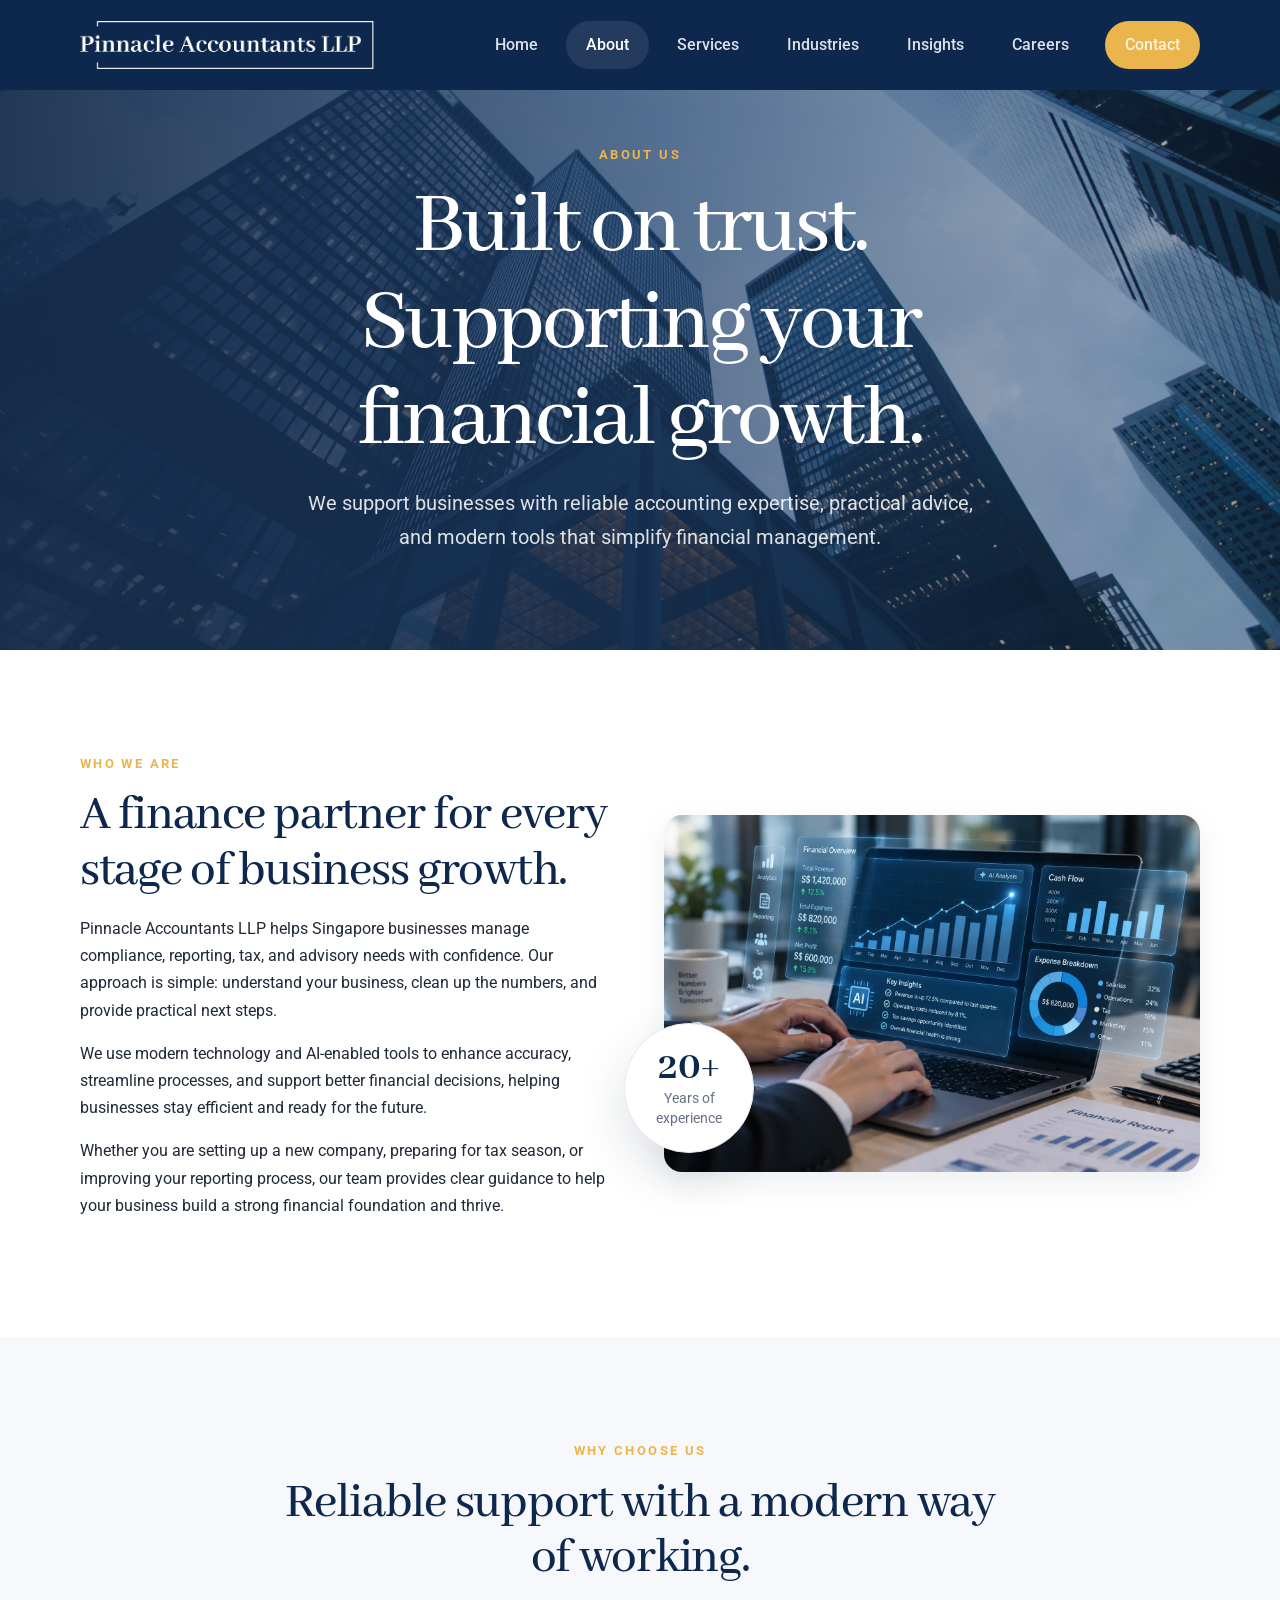
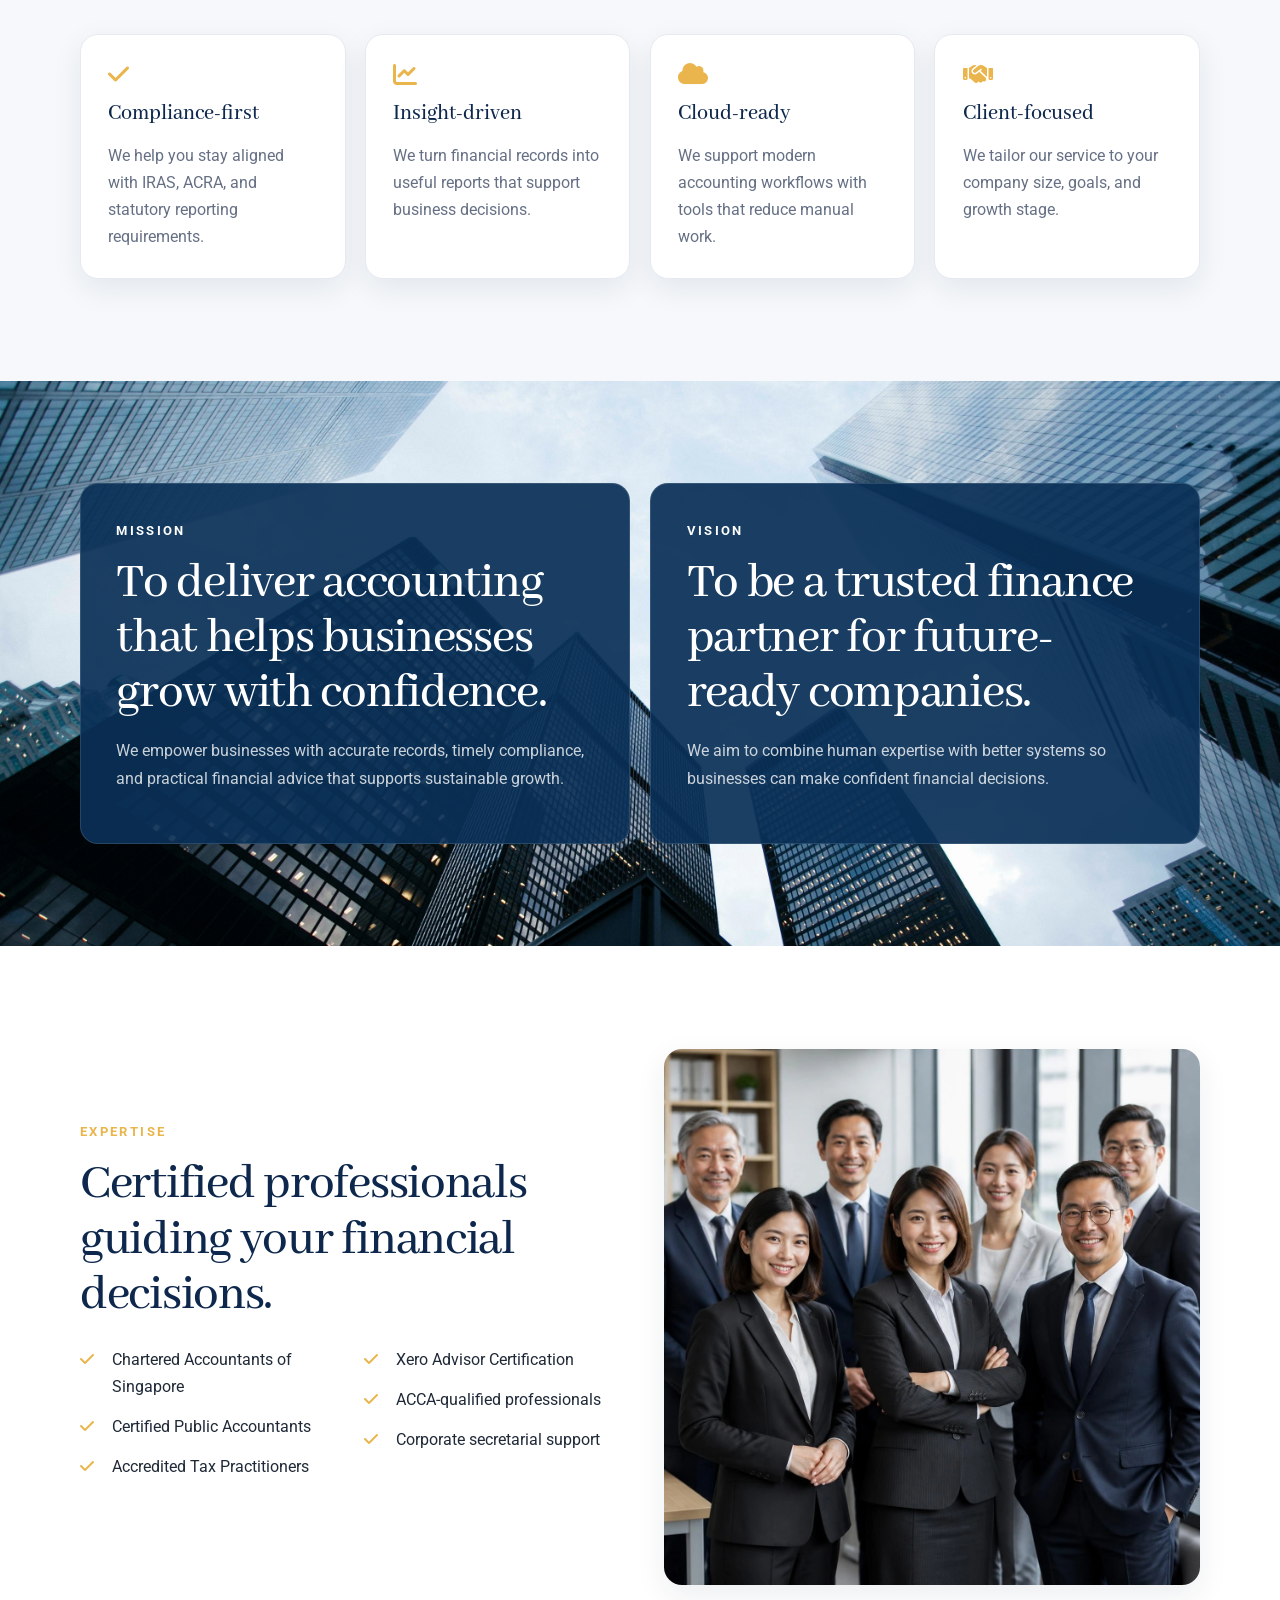
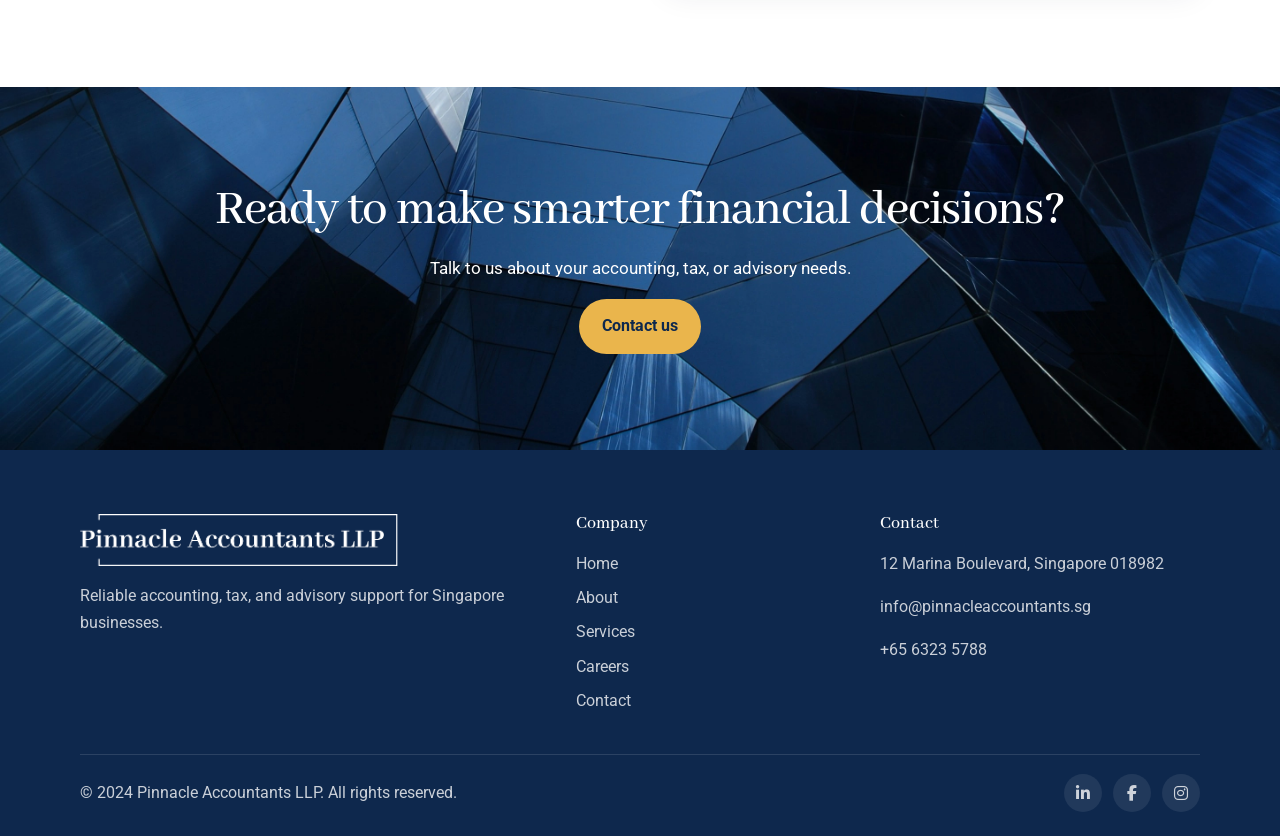
==== commit 03725ad1: "added nav menu and improved insights card frontend prototype" ====
--- a/about.html
+++ b/about.html
@@ -1,3 +1,4 @@
+<!-- about.html -->
 <!doctype html>
 <html lang="en">
   <head>
@@ -45,7 +46,10 @@
         aria-label="Main navigation"
       >
         <div class="container">
-          <a class="navbar-brand" href="index.html"
+          <a
+            class="navbar-brand"
+            href="index.html"
+            aria-label="Pinnacle Accountants home"
             ><img
               src="./images/logo.webp"
               alt="Pinnacle Accountants LLP"
@@ -70,18 +74,37 @@
                 <a class="nav-link" href="index.html">Home</a>
               </li>
               <li class="nav-item">
-                <a class="nav-link active" aria-current="page" href="about.html"
-                  >About</a
+                <a
+                  class="nav-link active"
+                  aria-current="page"
+                  href="about.html"
                 >
+                  About
+                </a>
               </li>
               <li class="nav-item">
                 <a class="nav-link" href="index.html#services">Services</a>
               </li>
               <li class="nav-item">
+                <a
+                  class="nav-link"
+                  href="#"
+                  aria-disabled="true"
+                  onclick="return false;"
+                  >Industries</a
+                >
+              </li>
+              <li class="nav-item">
                 <a class="nav-link" href="index.html#insights">Insights</a>
               </li>
               <li class="nav-item">
-                <a class="nav-link" href="#">Careers</a>
+                <a
+                  class="nav-link"
+                  href="#"
+                  aria-disabled="true"
+                  onclick="return false;"
+                  >Careers</a
+                >
               </li>
               <li class="nav-item">
                 <a class="nav-link nav-cta" href="contact.html">Contact</a>
--- a/style.css
+++ b/style.css
@@ -1,3 +1,4 @@
+/* style.css */
 :root {
   --color-navy: #0e284d;
   --color-navy-soft: #18385f;
@@ -430,12 +431,33 @@
   gap: 1.3rem;
 }
 
+.insight-card-link {
+  display: block;
+  height: 100%;
+  color: inherit;
+  text-decoration: none;
+}
+
 .insight-card {
   background: var(--color-white);
   border: 1px solid var(--color-line);
   border-radius: var(--radius);
   overflow: hidden;
   box-shadow: var(--shadow-sm);
+  cursor: pointer;
+  transition:
+    transform 0.3s ease,
+    box-shadow 0.3s ease;
+}
+
+.insight-card:hover {
+  transform: translateY(-4px);
+  box-shadow: var(--shadow-md);
+}
+
+.insight-card:focus-within {
+  outline: 2px solid var(--blue);
+  outline-offset: 3px;
 }
 
 .insight-card img {
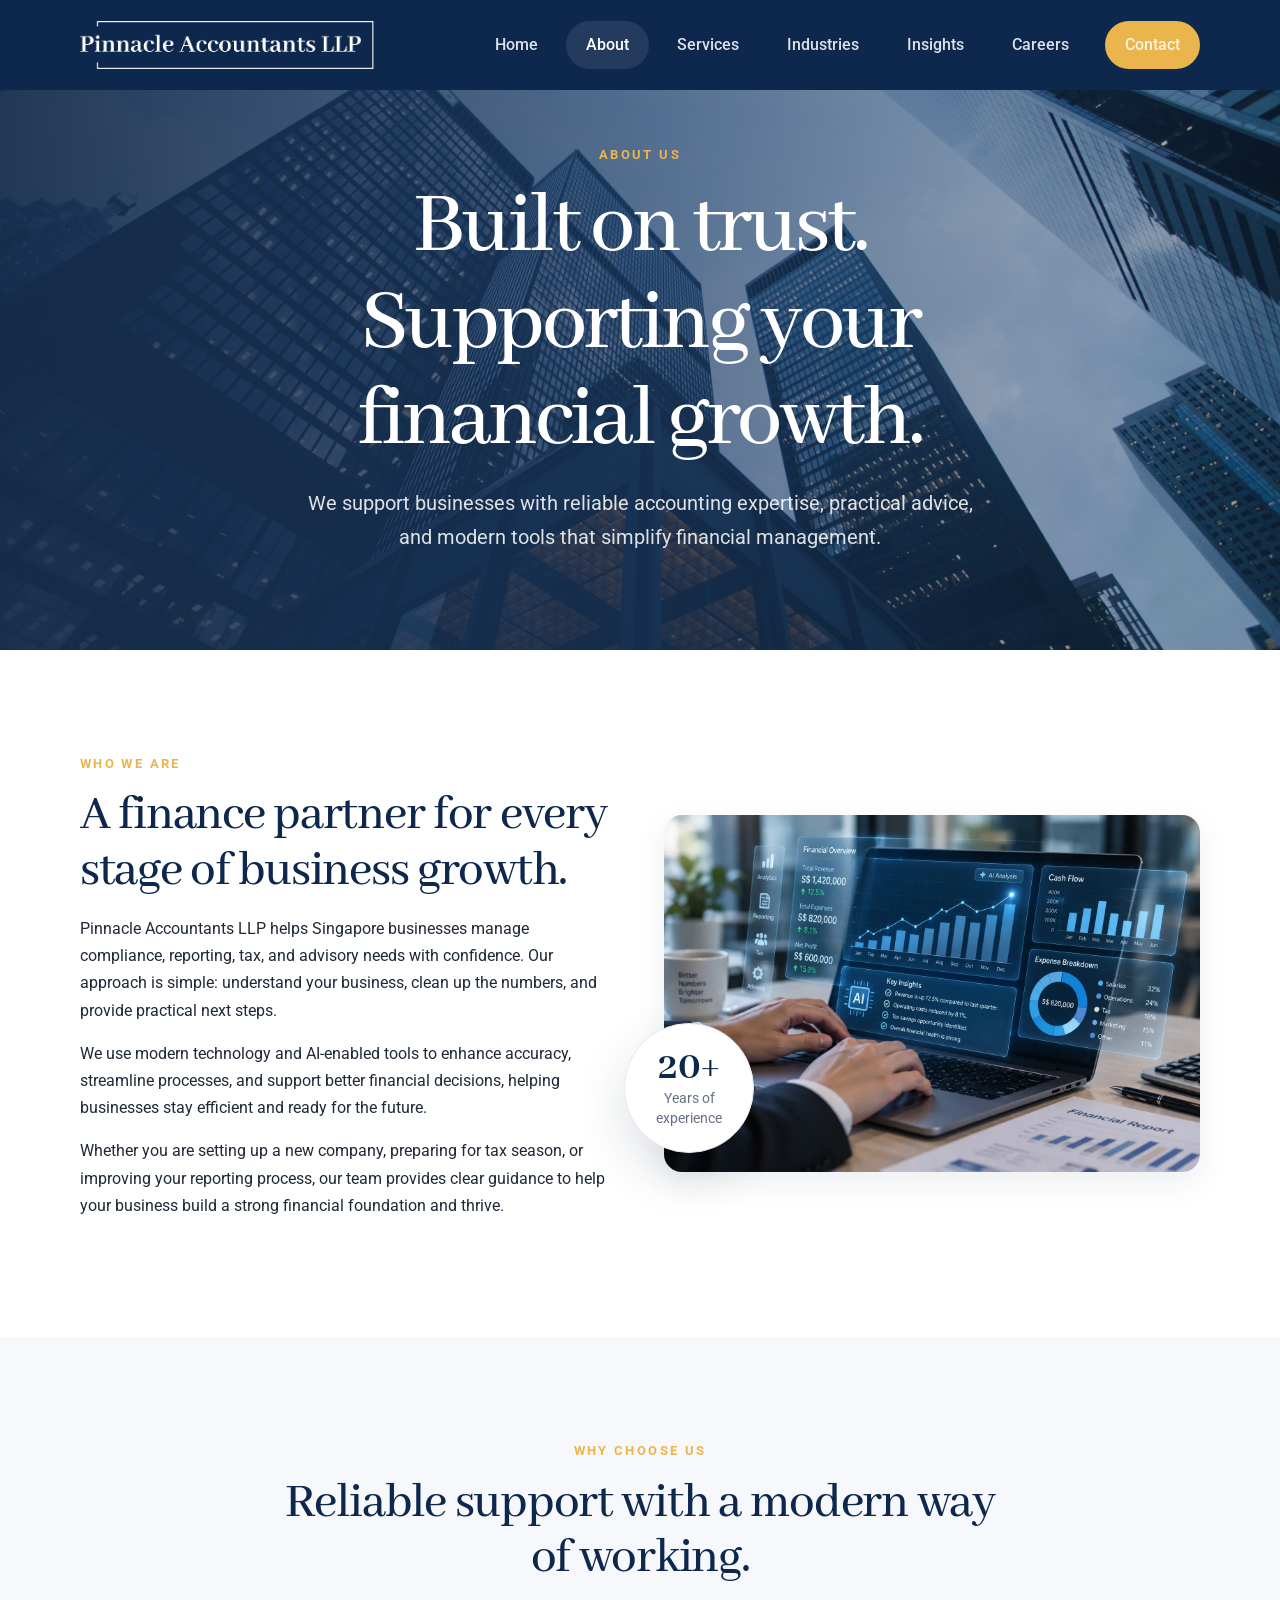
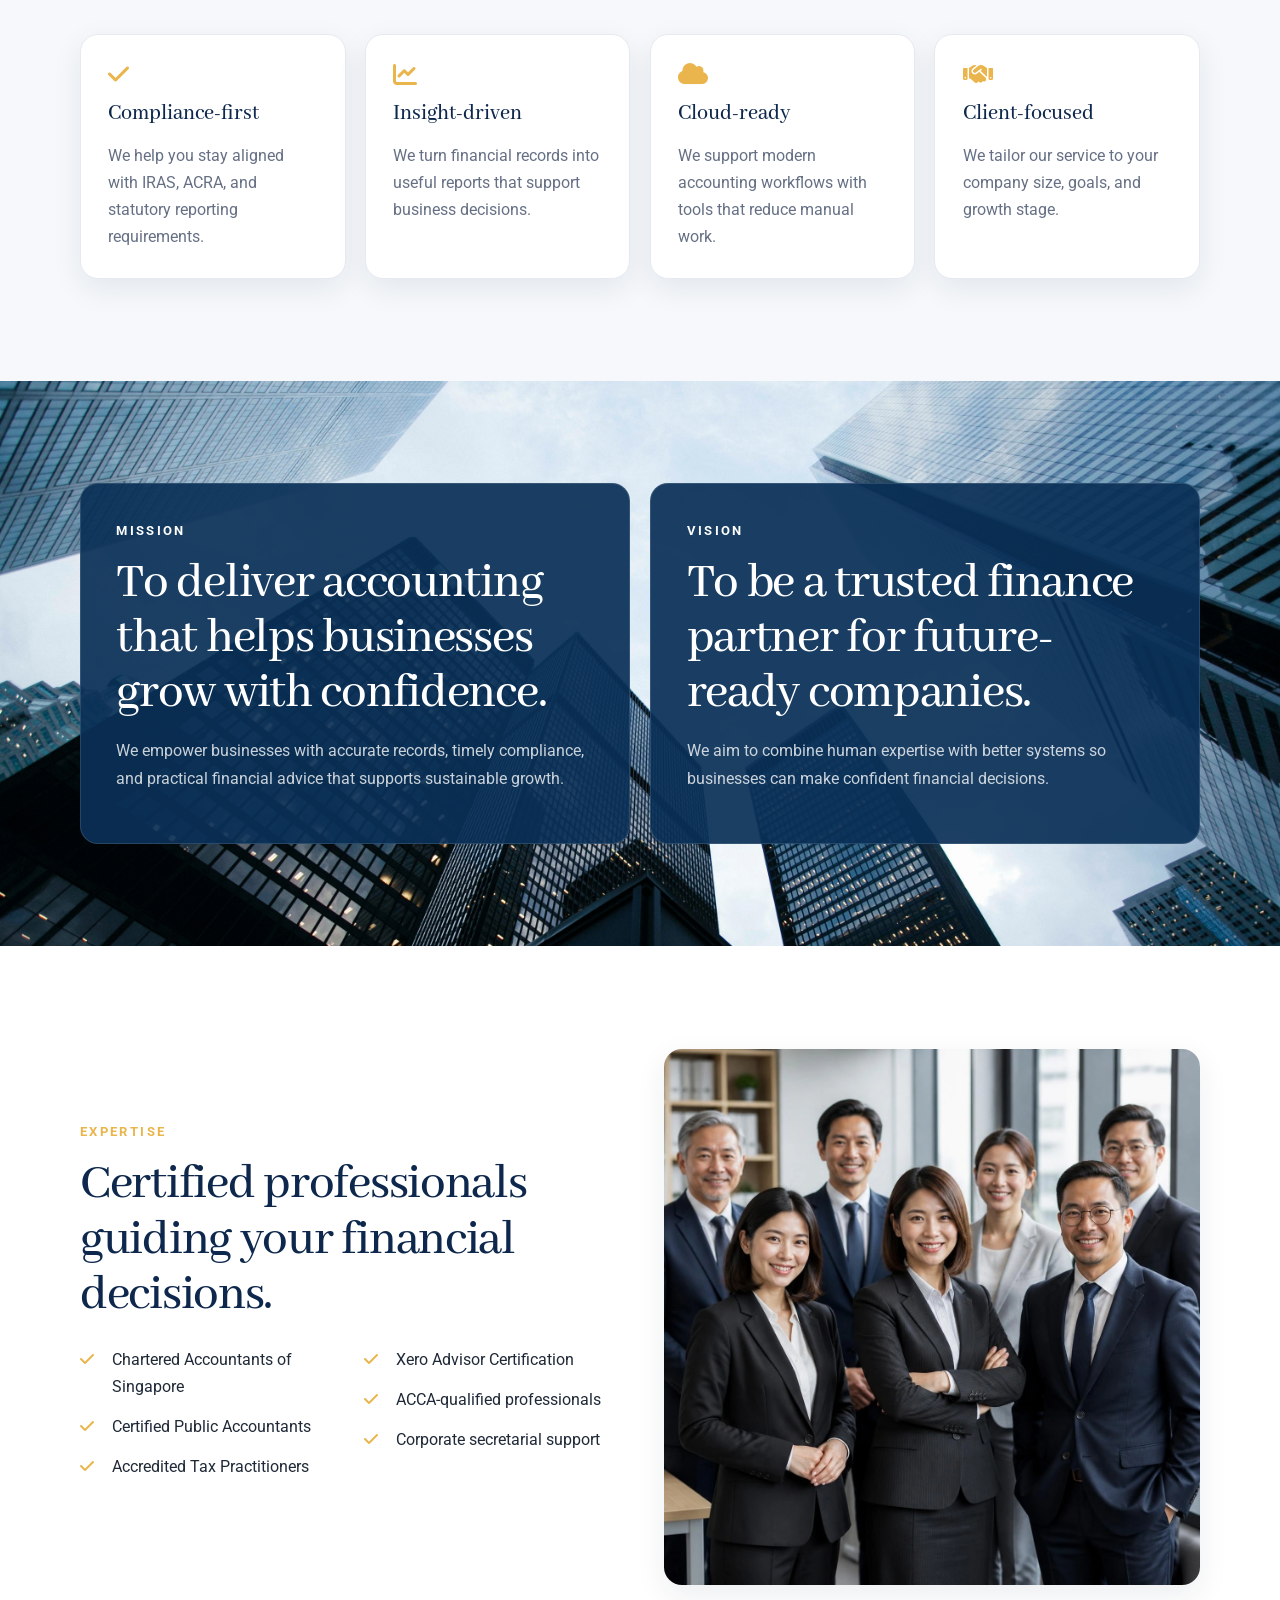
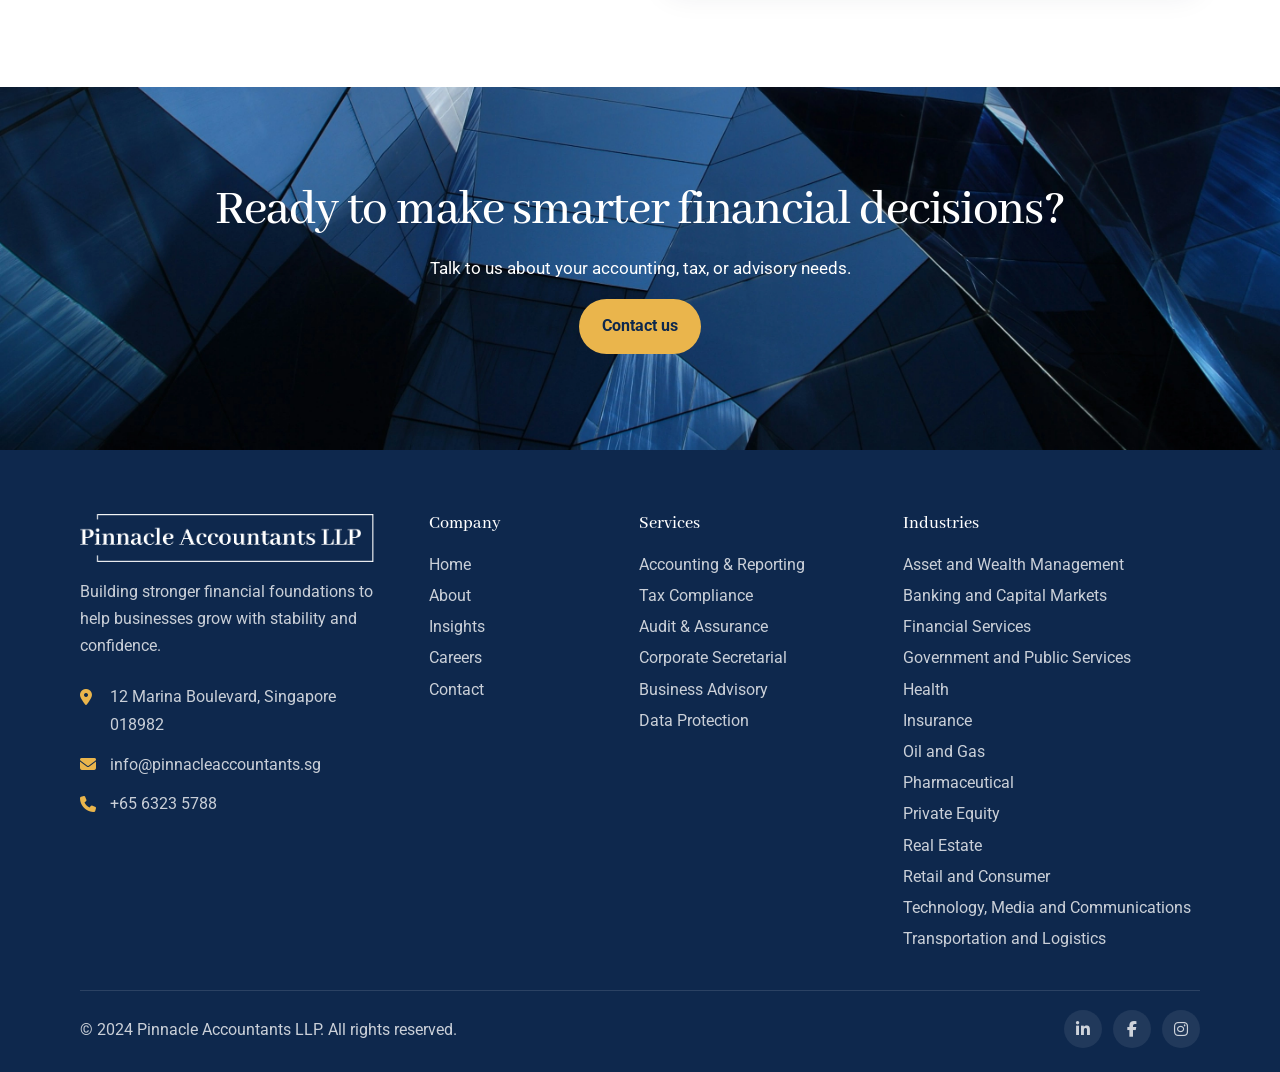
==== commit c7136943: "added additional footer nav" ====
--- a/about.html
+++ b/about.html
@@ -39,6 +39,7 @@
 
     <link rel="stylesheet" href="style.css" />
   </head>
+
   <body>
     <header class="site-header">
       <nav
@@ -288,44 +289,149 @@
 
     <footer class="site-footer">
       <div class="container footer-grid">
-        <div>
+        <div class="footer-company">
           <img
             src="./images/logo.webp"
             alt="Pinnacle Accountants LLP"
             class="footer-logo"
           />
-          <p>
-            Reliable accounting, tax, and advisory support for Singapore
-            businesses.
+          <p class="footer-description">
+            Building stronger financial foundations to help businesses grow with
+            stability and confidence.
           </p>
-        </div>
-        <nav aria-label="Footer navigation">
-          <h3 class="footer-title">Company</h3>
+          <address class="footer-contact">
+            <p>
+              <i class="fa-solid fa-location-dot" aria-hidden="true"></i>
+              <span>12 Marina Boulevard, Singapore 018982</span>
+            </p>
+
+            <p>
+              <i class="fa-solid fa-envelope" aria-hidden="true"></i>
+              <a href="mailto:info@pinnacleaccountants.sg">
+                info@pinnacleaccountants.sg
+              </a>
+            </p>
+
+            <p>
+              <i class="fa-solid fa-phone" aria-hidden="true"></i>
+              <a href="tel:+6563235788">+65 6323 5788</a>
+            </p>
+          </address>
+        </div>
+
+        <nav class="footer-nav" aria-labelledby="footer-company-title">
+          <h3 id="footer-company-title" class="footer-title">Company</h3>
           <a href="index.html">Home</a>
           <a href="about.html">About</a>
-          <a href="index.html#services">Services</a>
-          <a href="#">Careers</a>
+          <a href="index.html#insights">Insights</a>
+          <a href="#" aria-disabled="true" onclick="return false;">Careers</a>
           <a href="contact.html">Contact</a>
         </nav>
-        <div>
-          <h3 class="footer-title">Contact</h3>
-          <p>12 Marina Boulevard, Singapore 018982</p>
-          <p>
-            <a href="mailto:info@pinnacleaccountants.sg"
-              >info@pinnacleaccountants.sg</a
-            >
-          </p>
-          <p><a href="tel:+6563235788">+65 6323 5788</a></p>
-        </div>
+
+        <nav class="footer-nav" aria-labelledby="footer-services-title">
+          <h3 id="footer-services-title" class="footer-title">Services</h3>
+
+          <a
+            href="index.html#services"
+            aria-disabled="true"
+            onclick="return false;"
+            >Accounting &amp; Reporting</a
+          >
+          <a
+            href="index.html#services"
+            aria-disabled="true"
+            onclick="return false;"
+            >Tax Compliance</a
+          >
+          <a
+            href="index.html#services"
+            aria-disabled="true"
+            onclick="return false;"
+            >Audit &amp; Assurance</a
+          >
+          <a
+            href="index.html#services"
+            aria-disabled="true"
+            onclick="return false;"
+            >Corporate Secretarial</a
+          >
+          <a
+            href="index.html#services"
+            aria-disabled="true"
+            onclick="return false;"
+            >Business Advisory</a
+          >
+          <a
+            href="index.html#services"
+            aria-disabled="true"
+            onclick="return false;"
+            >Data Protection</a
+          >
+        </nav>
+
+        <nav class="footer-nav" aria-labelledby="footer-industries-title">
+          <h3 id="footer-industries-title" class="footer-title">Industries</h3>
+
+          <a href="#" aria-disabled="true" onclick="return false;"
+            >Asset and Wealth Management</a
+          >
+          <a href="#" aria-disabled="true" onclick="return false;"
+            >Banking and Capital Markets</a
+          >
+          <a href="#" aria-disabled="true" onclick="return false;"
+            >Financial Services</a
+          >
+          <a href="#" aria-disabled="true" onclick="return false;"
+            >Government and Public Services</a
+          >
+          <a href="#" aria-disabled="true" onclick="return false;">Health</a>
+          <a href="#" aria-disabled="true" onclick="return false;">Insurance</a>
+          <a href="#" aria-disabled="true" onclick="return false;"
+            >Oil and Gas</a
+          >
+          <a href="#" aria-disabled="true" onclick="return false;"
+            >Pharmaceutical</a
+          >
+          <a href="#" aria-disabled="true" onclick="return false;"
+            >Private Equity</a
+          >
+          <a href="#" aria-disabled="true" onclick="return false;"
+            >Real Estate</a
+          >
+          <a href="#" aria-disabled="true" onclick="return false;"
+            >Retail and Consumer</a
+          >
+          <a href="#" aria-disabled="true" onclick="return false;"
+            >Technology, Media and Communications</a
+          >
+          <a href="#" aria-disabled="true" onclick="return false;"
+            >Transportation and Logistics</a
+          >
+        </nav>
       </div>
+
       <div class="container footer-bottom">
         <p>© 2024 Pinnacle Accountants LLP. All rights reserved.</p>
-        <div class="social-icons">
-          <a href="#" aria-label="LinkedIn"
-            ><i class="fa-brands fa-linkedin-in"></i></a
-          ><a href="#" aria-label="Facebook"
-            ><i class="fa-brands fa-facebook-f"></i></a
-          ><a href="#" aria-label="Instagram"
+        <div class="social-icons" aria-label="Social links">
+          <a
+            href="#"
+            aria-label="LinkedIn"
+            aria-disabled="true"
+            onclick="return false;"
+            ><i class="fa-brands fa-linkedin-in"></i
+          ></a>
+          <a
+            href="#"
+            aria-label="Facebook"
+            aria-disabled="true"
+            onclick="return false;"
+            ><i class="fa-brands fa-facebook-f"></i
+          ></a>
+          <a
+            href="#"
+            aria-label="Instagram"
+            aria-disabled="true"
+            onclick="return false;"
             ><i class="fa-brands fa-instagram"></i
           ></a>
         </div>
--- a/style.css
+++ b/style.css
@@ -751,14 +751,23 @@
 
 .footer-grid {
   display: grid;
-  grid-template-columns: 1.4fr 0.8fr 1fr;
-  gap: 3rem;
+  grid-template-columns: 1.4fr 0.75fr 1fr 1.4fr;
+  /* gap: 3rem; */
+  gap: clamp(2rem, 4vw, 4rem);
+  align-items: start;
 }
 
 .footer-logo {
-  height: 52px;
+  display: block;
+  margin-bottom: 1rem;
+  height: 48px;
   width: auto;
-  margin-bottom: 1rem;
+  max-width: 100%;
+  object-fit: contain;
+}
+
+.footer-description {
+  max-width: 300px;
 }
 
 .site-footer h3 {
@@ -766,15 +775,45 @@
   font-size: 1.15rem;
 }
 
-.site-footer a {
+.footer-title {
+  margin-bottom: 1.2rem;
+}
+
+.footer-nav a {
   display: block;
   color: rgba(255, 255, 255, 0.78);
   text-decoration: none;
   margin-bottom: 0.45rem;
-}
-
-.site-footer a:hover {
+  line-height: 1.5;
+}
+
+.site-footer a:hover,
+.site-footer a:focus {
   color: var(--color-gold-light);
+}
+
+.footer-contact {
+  margin-top: 1.5rem;
+  font-style: normal;
+}
+
+.footer-contact p {
+  display: flex;
+  align-items: flex-start;
+  gap: 0.75rem;
+  margin-bottom: 0.8rem;
+}
+
+.footer-contact i {
+  color: var(--color-gold);
+  width: 18px;
+  margin-top: 0.35rem;
+  flex-shrink: 0;
+}
+
+.footer-contact a {
+  color: rgba(255, 255, 255, 0.78);
+  text-decoration: none;
 }
 
 .footer-bottom {
@@ -805,6 +844,7 @@
   place-items: center;
   background: rgba(255, 255, 255, 0.08);
   margin: 0;
+  text-decoration: none;
 }
 
 @media (max-width: 991px) {
@@ -832,8 +872,7 @@
   }
 
   .contact-layout,
-  .mission-grid,
-  .footer-grid {
+  .mission-grid {
     grid-template-columns: 1fr;
   }
 
@@ -905,8 +944,17 @@
     font-size: 0.8rem;
   }
 
+  .footer-grid {
+    grid-template-columns: 1fr;
+    gap: 2rem;
+  }
+
+  .footer-description {
+    max-width: 100%;
+  }
+
   .footer-bottom {
-    align-items: flex-start;
+    align-items: center;
     flex-direction: column;
   }
 }
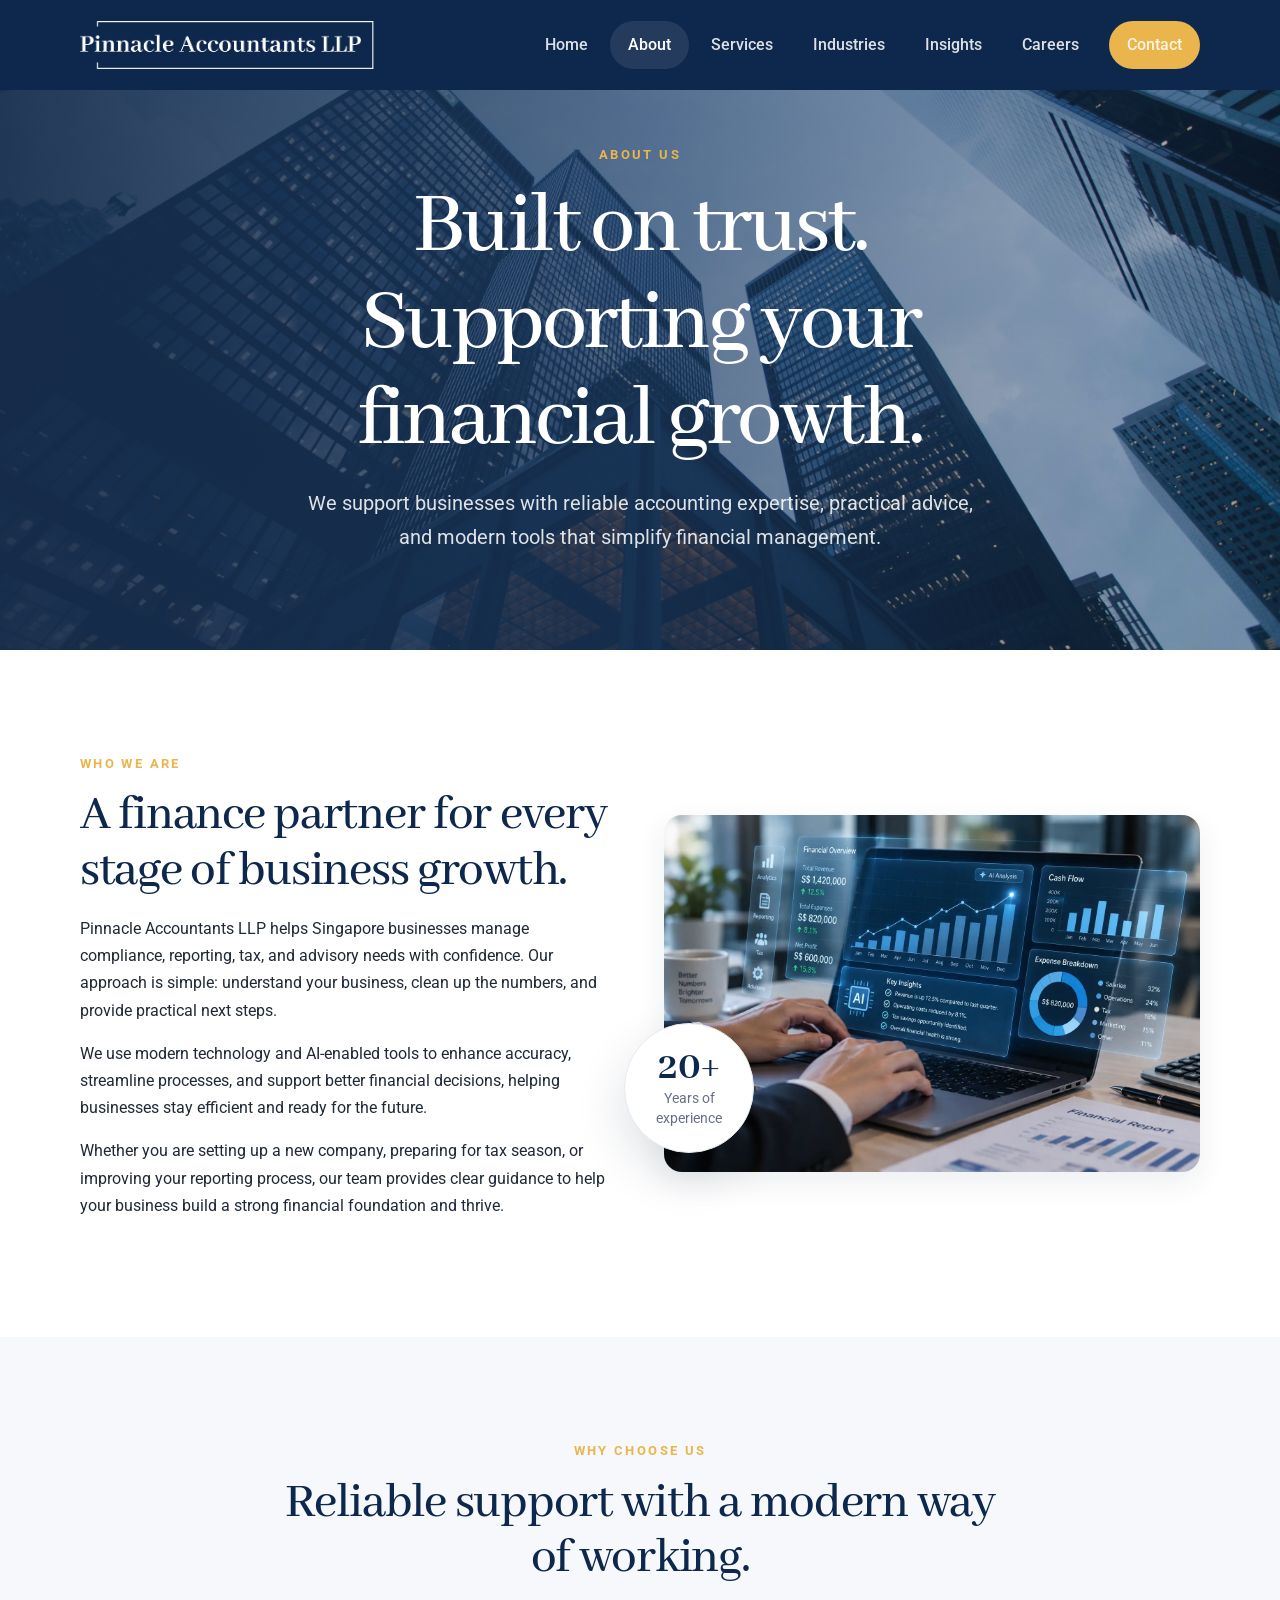
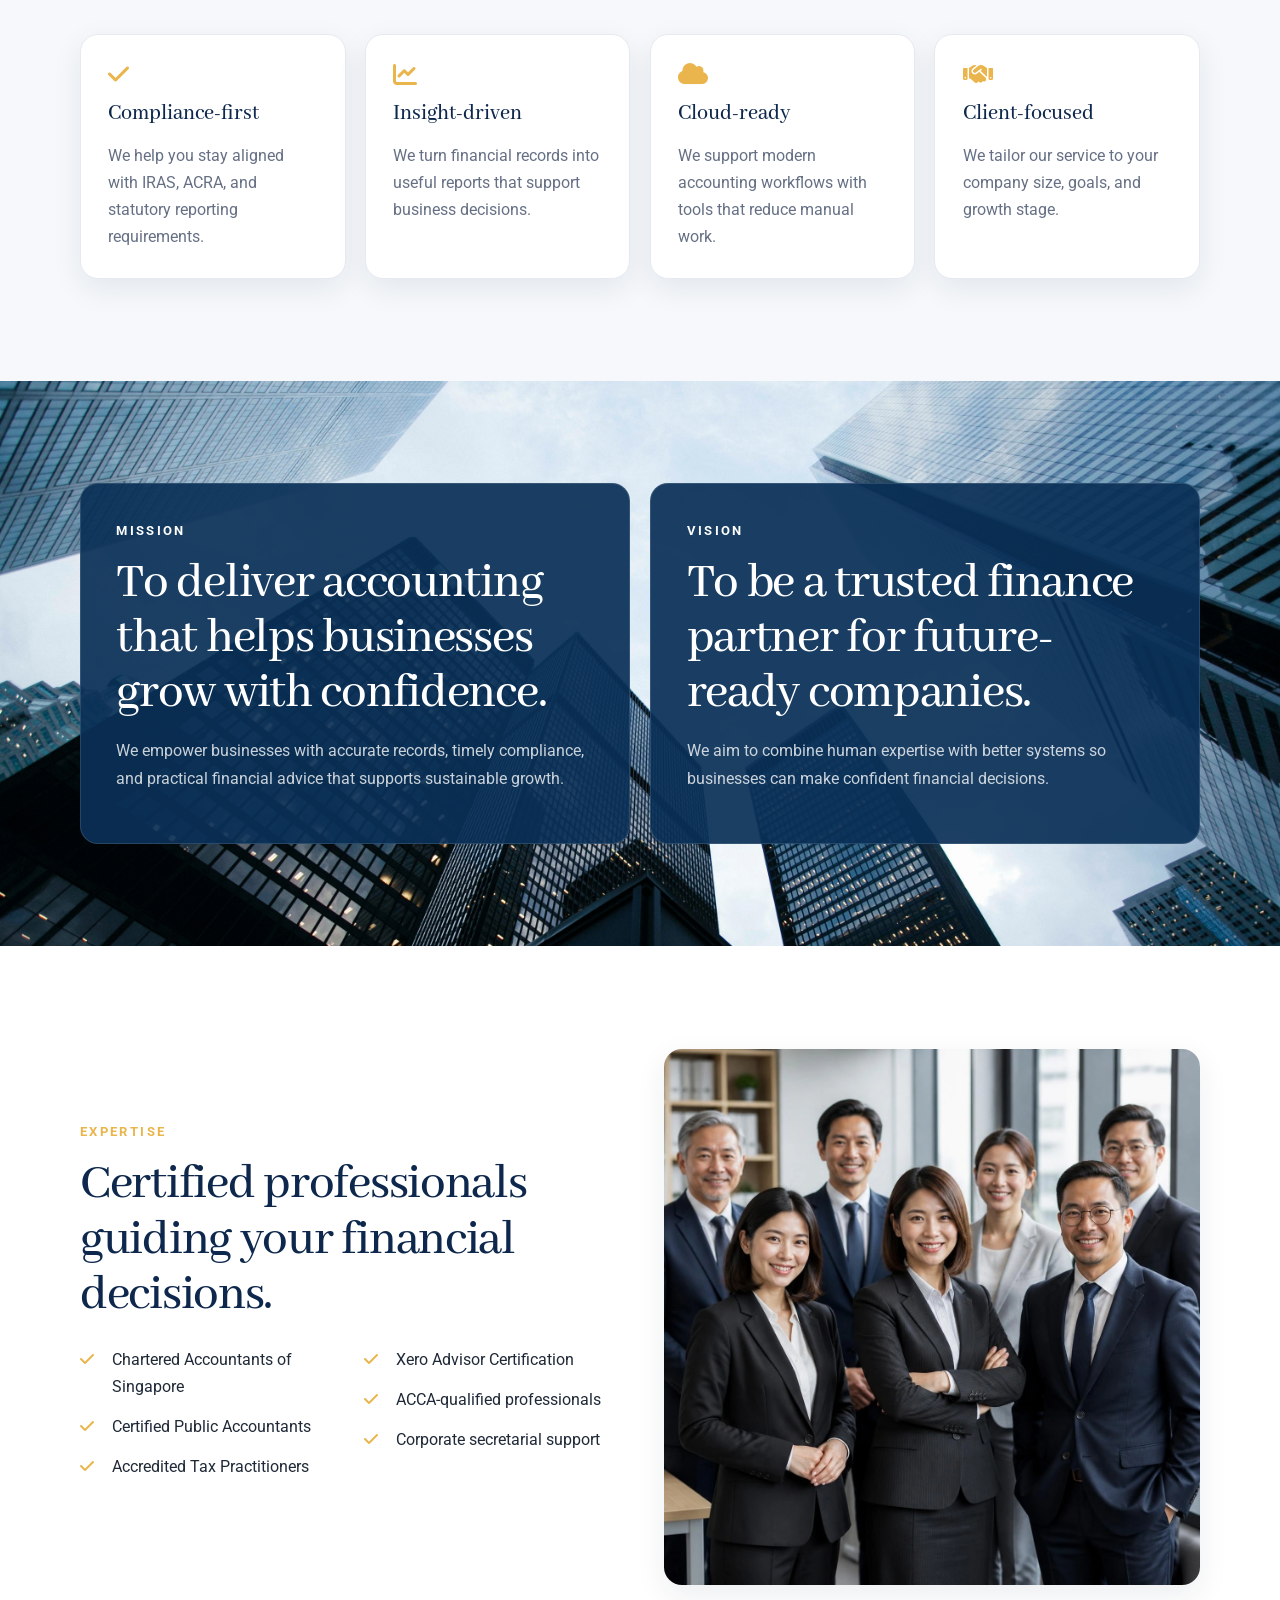
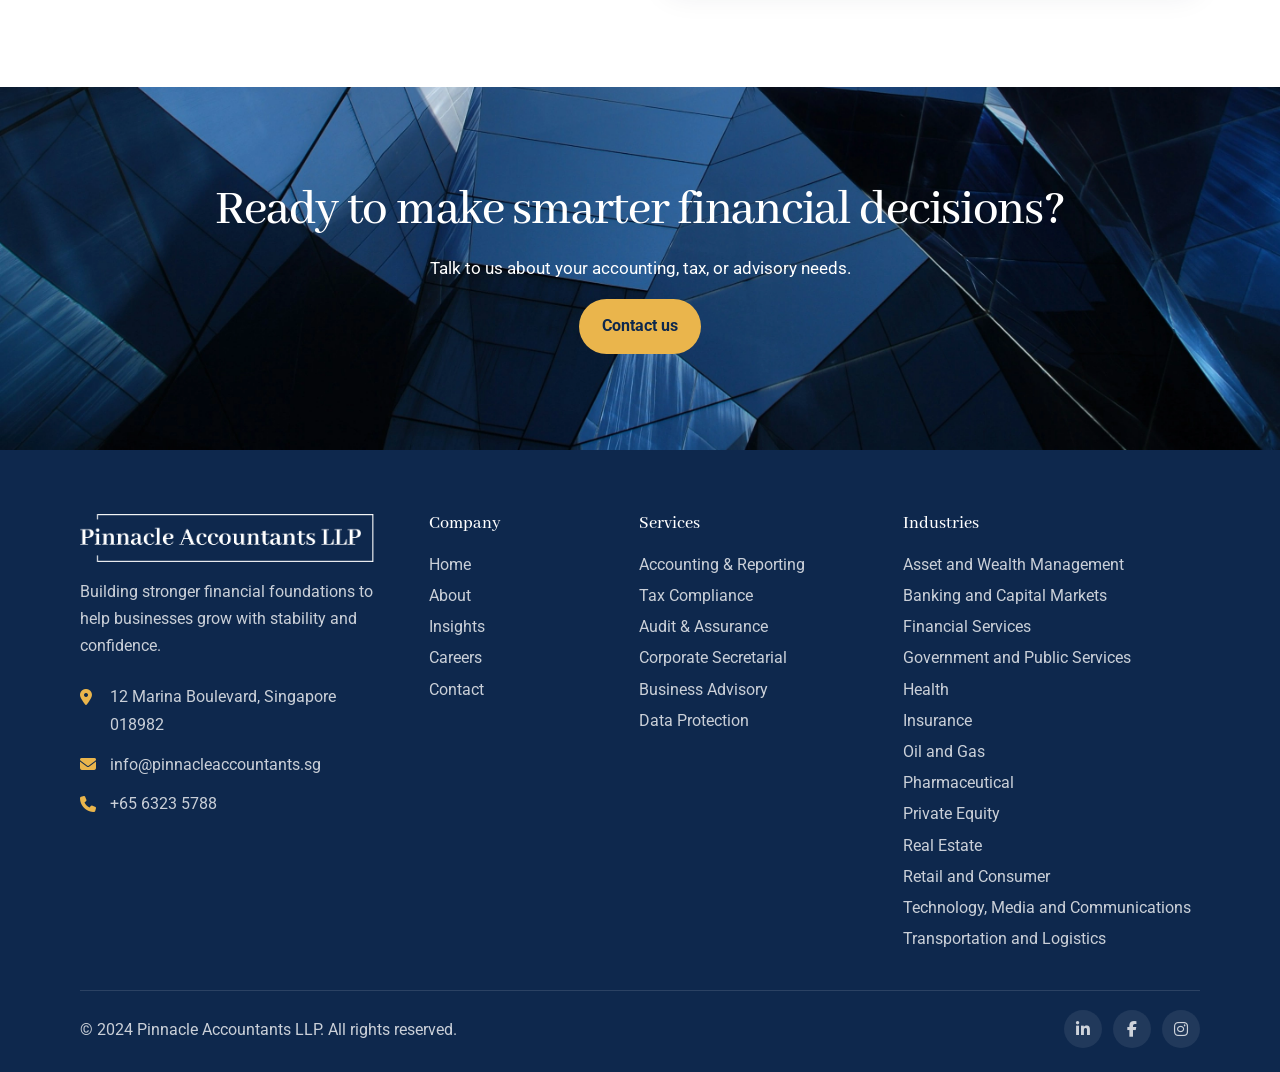
==== commit 1af0e29c: "added meta theme color" ====
--- a/about.html
+++ b/about.html
@@ -4,6 +4,7 @@
   <head>
     <meta charset="UTF-8" />
     <meta name="viewport" content="width=device-width, initial-scale=1.0" />
+    <meta name="theme-color" content="#0e284d" />
     <meta
       name="description"
       content="Learn about Pinnacle Accountants LLP, a Singapore accounting firm focused on trust, compliance, and modern finance solutions."
--- a/style.css
+++ b/style.css
@@ -138,17 +138,10 @@
   filter: invert(1);
 }
 
-/* .custom-navbar .nav-link {
-  color: rgba(255, 255, 255, 0.86);
-  font-weight: 500;
-  padding: 12px 20px;
-  border-radius: 999px;
-} */
-
 .navbar-expand-lg .navbar-nav .nav-link {
   color: rgba(255, 255, 255, 0.86);
   font-weight: 500;
-  padding: 10px 20px;
+  padding: 10px 18px;
   border-radius: 999px;
 }
 
@@ -174,7 +167,7 @@
 
 .navbar-nav {
   display: flex;
-  gap: 8px;
+  gap: 4px;
 }
 
 .hero {
@@ -848,6 +841,10 @@
 }
 
 @media (max-width: 991px) {
+  .custom-navbar {
+    position: absolute;
+  }
+
   .custom-navbar .navbar-collapse {
     padding-top: 1rem;
   }
@@ -954,7 +951,7 @@
   }
 
   .footer-bottom {
-    align-items: center;
+    align-items: start;
     flex-direction: column;
   }
 }
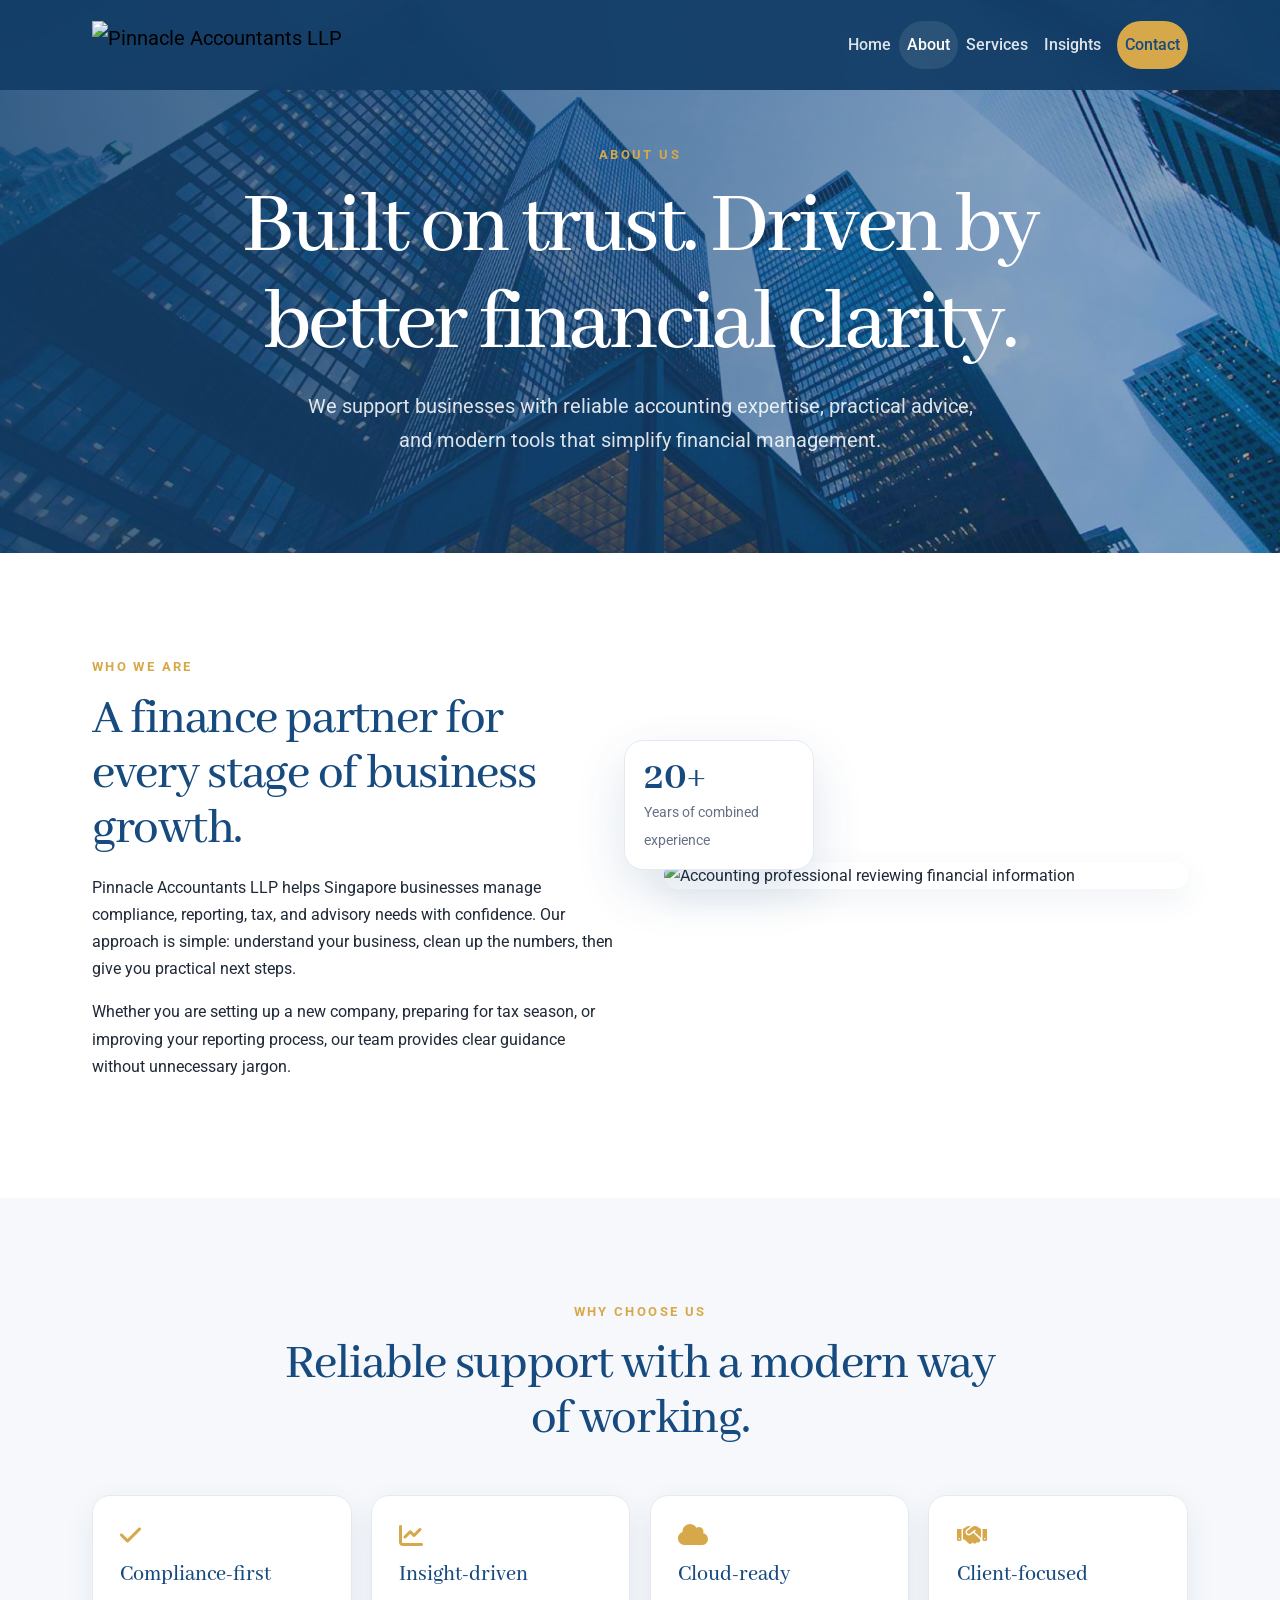
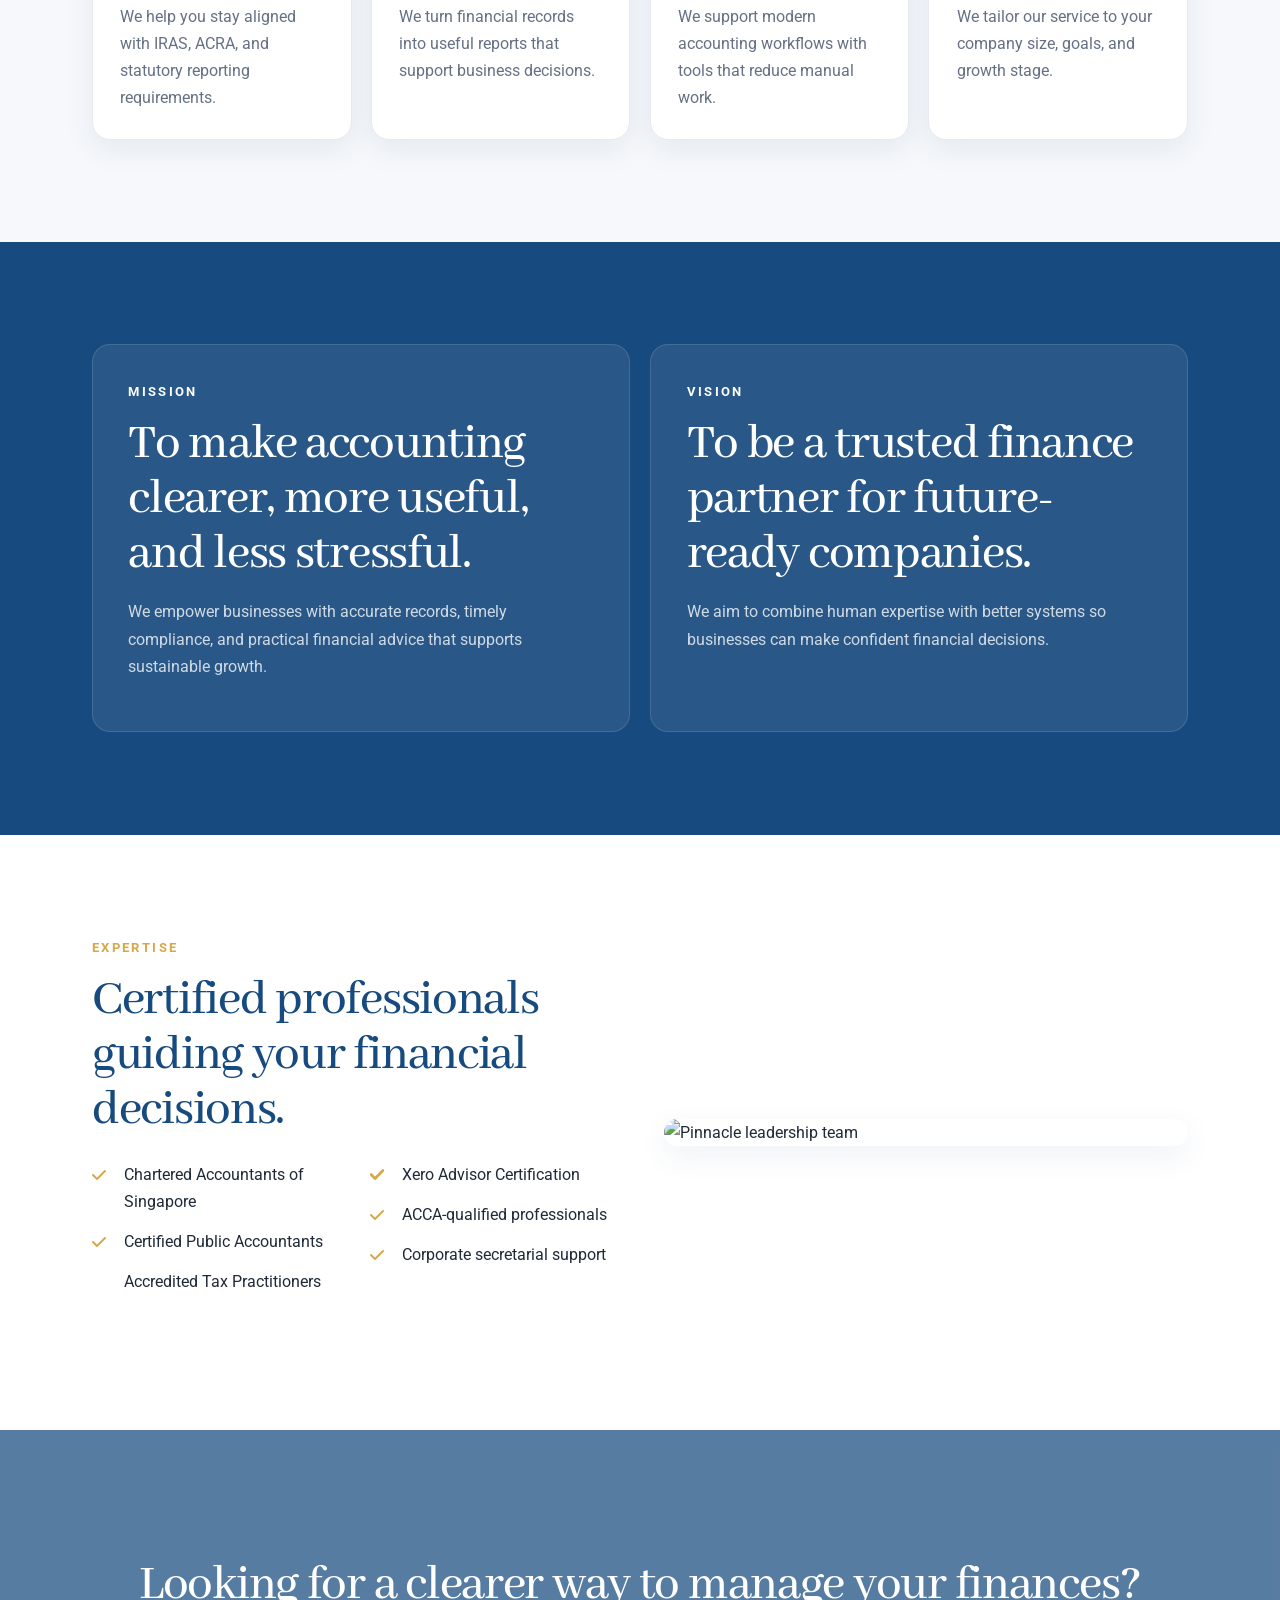
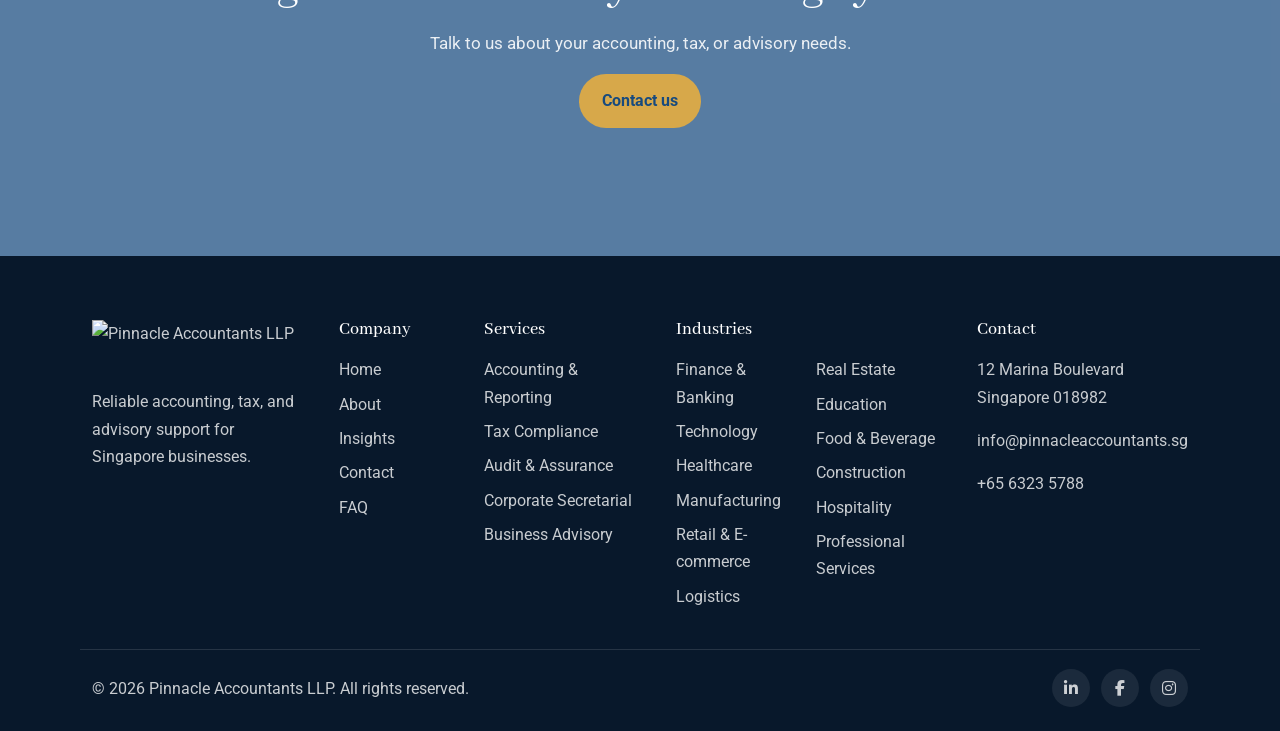
==== commit a4041544: "added the backup new version" ====
--- a/about.html
+++ b/about.html
@@ -1,116 +1,32 @@
-<!-- about.html -->
-<!doctype html>
+<!DOCTYPE html>
 <html lang="en">
   <head>
     <meta charset="UTF-8" />
     <meta name="viewport" content="width=device-width, initial-scale=1.0" />
-    <meta name="theme-color" content="#0e284d" />
-    <meta
-      name="description"
-      content="Learn about Pinnacle Accountants LLP, a Singapore accounting firm focused on trust, compliance, and modern finance solutions."
-    />
-
+    <meta name="description" content="Learn about Pinnacle Accountants LLP, a Singapore accounting firm focused on trust, compliance, and modern finance solutions." />
     <title>About | Pinnacle Accountants LLP</title>
 
-    <!-- Favicon -->
-    <link rel="icon" type="image/x-icon" href="./images/favicon.ico" />
-
-    <!-- Google Fonts -->
+    <link rel="icon" type="image/x-icon" href="images/favicon.ico" />
     <link rel="preconnect" href="https://fonts.googleapis.com" />
     <link rel="preconnect" href="https://fonts.gstatic.com" crossorigin />
-    <link
-      href="https://fonts.googleapis.com/css2?family=Abhaya+Libre:wght@600;700;800&family=Roboto:wght@400;500;700&display=swap"
-      rel="stylesheet"
-    />
-
-    <!-- Font Awesome -->
-    <link
-      rel="stylesheet"
-      href="https://cdnjs.cloudflare.com/ajax/libs/font-awesome/6.6.0/css/all.min.css"
-      crossorigin="anonymous"
-      referrerpolicy="no-referrer"
-    />
-
-    <!-- Bootstrap -->
-    <link
-      href="https://cdn.jsdelivr.net/npm/bootstrap@5.3.3/dist/css/bootstrap.min.css"
-      rel="stylesheet"
-      crossorigin="anonymous"
-    />
-
+    <link href="https://fonts.googleapis.com/css2?family=Abhaya+Libre:wght@600;700;800&family=Roboto:wght@400;500;700&display=swap" rel="stylesheet" />
+    <link rel="stylesheet" href="https://cdnjs.cloudflare.com/ajax/libs/font-awesome/6.6.0/css/all.min.css" crossorigin="anonymous" referrerpolicy="no-referrer" />
+    <link href="https://cdn.jsdelivr.net/npm/bootstrap@5.3.3/dist/css/bootstrap.min.css" rel="stylesheet" crossorigin="anonymous" />
     <link rel="stylesheet" href="style.css" />
   </head>
-
   <body>
     <header class="site-header">
-      <nav
-        class="navbar navbar-expand-lg fixed-top custom-navbar"
-        aria-label="Main navigation"
-      >
+      <nav class="navbar navbar-expand-lg fixed-top custom-navbar" aria-label="Main navigation">
         <div class="container">
-          <a
-            class="navbar-brand"
-            href="index.html"
-            aria-label="Pinnacle Accountants home"
-            ><img
-              src="./images/logo.webp"
-              alt="Pinnacle Accountants LLP"
-              class="logo"
-              width="200"
-              height="48"
-          /></a>
-          <button
-            class="navbar-toggler"
-            type="button"
-            data-bs-toggle="collapse"
-            data-bs-target="#navbarNav"
-            aria-controls="navbarNav"
-            aria-expanded="false"
-            aria-label="Toggle navigation"
-          >
-            <span class="navbar-toggler-icon" aria-hidden="true"></span>
-          </button>
+          <a class="navbar-brand" href="index.html"><img src="images/logo.png" alt="Pinnacle Accountants LLP" class="logo" /></a>
+          <button class="navbar-toggler" type="button" data-bs-toggle="collapse" data-bs-target="#navbarNav" aria-controls="navbarNav" aria-expanded="false" aria-label="Toggle navigation"><span class="navbar-toggler-icon"></span></button>
           <div class="collapse navbar-collapse" id="navbarNav">
             <ul class="navbar-nav ms-auto align-items-lg-center">
-              <li class="nav-item">
-                <a class="nav-link" href="index.html">Home</a>
-              </li>
-              <li class="nav-item">
-                <a
-                  class="nav-link active"
-                  aria-current="page"
-                  href="about.html"
-                >
-                  About
-                </a>
-              </li>
-              <li class="nav-item">
-                <a class="nav-link" href="index.html#services">Services</a>
-              </li>
-              <li class="nav-item">
-                <a
-                  class="nav-link"
-                  href="#"
-                  aria-disabled="true"
-                  onclick="return false;"
-                  >Industries</a
-                >
-              </li>
-              <li class="nav-item">
-                <a class="nav-link" href="index.html#insights">Insights</a>
-              </li>
-              <li class="nav-item">
-                <a
-                  class="nav-link"
-                  href="#"
-                  aria-disabled="true"
-                  onclick="return false;"
-                  >Careers</a
-                >
-              </li>
-              <li class="nav-item">
-                <a class="nav-link nav-cta" href="contact.html">Contact</a>
-              </li>
+              <li class="nav-item"><a class="nav-link" href="index.html">Home</a></li>
+              <li class="nav-item"><a class="nav-link active" aria-current="page" href="about.html">About</a></li>
+              <li class="nav-item"><a class="nav-link" href="index.html#services">Services</a></li>
+              <li class="nav-item"><a class="nav-link" href="index.html#insights">Insights</a></li>
+              <li class="nav-item"><a class="nav-link nav-cta" href="contact.html">Contact</a></li>
             </ul>
           </div>
         </div>
@@ -121,13 +37,8 @@
       <section class="hero hero-about" aria-labelledby="about-title">
         <div class="container hero-content text-center narrow">
           <p class="eyebrow">About us</p>
-          <h1 id="about-title">
-            Built on trust. Supporting your financial growth.
-          </h1>
-          <p class="hero-text">
-            We support businesses with reliable accounting expertise, practical
-            advice, and modern tools that simplify financial management.
-          </p>
+          <h1 id="about-title">Built on trust. Driven by better financial clarity.</h1>
+          <p class="hero-text">We support businesses with reliable accounting expertise, practical advice, and modern tools that simplify financial management.</p>
         </div>
       </section>
 
@@ -136,40 +47,13 @@
           <div class="row align-items-center g-5">
             <div class="col-lg-6">
               <p class="eyebrow">Who we are</p>
-              <h2 id="who-title">
-                A finance partner for every stage of business growth.
-              </h2>
-              <p>
-                Pinnacle Accountants LLP helps Singapore businesses manage
-                compliance, reporting, tax, and advisory needs with confidence.
-                Our approach is simple: understand your business, clean up the
-                numbers, and provide practical next steps.
-              </p>
-              <p>
-                We use modern technology and AI-enabled tools to enhance
-                accuracy, streamline processes, and support better financial
-                decisions, helping businesses stay efficient and ready for the
-                future.
-              </p>
-              <p>
-                Whether you are setting up a new company, preparing for tax
-                season, or improving your reporting process, our team provides
-                clear guidance to help your business build a strong financial
-                foundation and thrive.
-              </p>
+              <h2 id="who-title">A finance partner for every stage of business growth.</h2>
+              <p>Pinnacle Accountants LLP helps Singapore businesses manage compliance, reporting, tax, and advisory needs with confidence. Our approach is simple: understand your business, clean up the numbers, then give you practical next steps.</p>
+              <p>Whether you are setting up a new company, preparing for tax season, or improving your reporting process, our team provides clear guidance without unnecessary jargon.</p>
             </div>
             <div class="col-lg-6 image-stat-wrap">
-              <img
-                src="./images/about-img.webp"
-                alt="Accountant using a laptop with AI-powered financial analytics, charts, cash flow data, and business insights displayed on a digital interface."
-                class="rounded-image"
-              />
-              <div class="stat-badge">
-                <div class="stat-badge-text">
-                  <strong>20+</strong>
-                  <span>Years of <br />experience</span>
-                </div>
-              </div>
+              <img src="images/about-img.jpg" alt="Accounting professional reviewing financial information" class="rounded-image" />
+              <div class="stat-badge"><strong>20+</strong><span>Years of combined experience</span></div>
             </div>
           </div>
         </div>
@@ -179,43 +63,13 @@
         <div class="container">
           <div class="section-intro text-center">
             <p class="eyebrow">Why choose us</p>
-            <h2 id="values-title">
-              Reliable support with a modern way of working.
-            </h2>
+            <h2 id="values-title">Reliable support with a modern way of working.</h2>
           </div>
           <div class="values-grid">
-            <article class="value-card">
-              <i class="fa-solid fa-check"></i>
-              <h3>Compliance-first</h3>
-              <p>
-                We help you stay aligned with IRAS, ACRA, and statutory
-                reporting requirements.
-              </p>
-            </article>
-            <article class="value-card">
-              <i class="fa-solid fa-chart-line"></i>
-              <h3>Insight-driven</h3>
-              <p>
-                We turn financial records into useful reports that support
-                business decisions.
-              </p>
-            </article>
-            <article class="value-card">
-              <i class="fa-solid fa-cloud"></i>
-              <h3>Cloud-ready</h3>
-              <p>
-                We support modern accounting workflows with tools that reduce
-                manual work.
-              </p>
-            </article>
-            <article class="value-card">
-              <i class="fa-solid fa-handshake"></i>
-              <h3>Client-focused</h3>
-              <p>
-                We tailor our service to your company size, goals, and growth
-                stage.
-              </p>
-            </article>
+            <article class="value-card"><i class="fa-solid fa-check"></i><h3>Compliance-first</h3><p>We help you stay aligned with IRAS, ACRA, and statutory reporting requirements.</p></article>
+            <article class="value-card"><i class="fa-solid fa-chart-line"></i><h3>Insight-driven</h3><p>We turn financial records into useful reports that support business decisions.</p></article>
+            <article class="value-card"><i class="fa-solid fa-cloud"></i><h3>Cloud-ready</h3><p>We support modern accounting workflows with tools that reduce manual work.</p></article>
+            <article class="value-card"><i class="fa-solid fa-handshake"></i><h3>Client-focused</h3><p>We tailor our service to your company size, goals, and growth stage.</p></article>
           </div>
         </div>
       </section>
@@ -225,40 +79,24 @@
           <div class="mission-grid">
             <article>
               <p class="eyebrow">Mission</p>
-              <h2 id="mission-title">
-                To deliver accounting that helps businesses grow with
-                confidence.
-              </h2>
-              <p>
-                We empower businesses with accurate records, timely compliance,
-                and practical financial advice that supports sustainable growth.
-              </p>
+              <h2 id="mission-title">To make accounting clearer, more useful, and less stressful.</h2>
+              <p>We empower businesses with accurate records, timely compliance, and practical financial advice that supports sustainable growth.</p>
             </article>
             <article>
               <p class="eyebrow">Vision</p>
-              <h2>
-                To be a trusted finance partner for future-ready companies.
-              </h2>
-              <p>
-                We aim to combine human expertise with better systems so
-                businesses can make confident financial decisions.
-              </p>
+              <h2>To be a trusted finance partner for future-ready companies.</h2>
+              <p>We aim to combine human expertise with better systems so businesses can make confident financial decisions.</p>
             </article>
           </div>
         </div>
       </section>
 
-      <section
-        class="section certifications-section"
-        aria-labelledby="cert-title"
-      >
+      <section class="section certifications-section" aria-labelledby="cert-title">
         <div class="container">
           <div class="row align-items-center g-5">
             <div class="col-lg-6">
               <p class="eyebrow">Expertise</p>
-              <h2 id="cert-title">
-                Certified professionals guiding your financial decisions.
-              </h2>
+              <h2 id="cert-title">Certified professionals guiding your financial decisions.</h2>
               <ul class="check-list two-column-list">
                 <li>Chartered Accountants of Singapore</li>
                 <li>Certified Public Accountants</li>
@@ -268,20 +106,14 @@
                 <li>Corporate secretarial support</li>
               </ul>
             </div>
-            <div class="col-lg-6">
-              <img
-                src="./images/accountant-team.webp"
-                alt="A diverse group of seven Asian men and women accountants in tailored business suits smile confidently together in a bright, modern office."
-                class="rounded-image"
-              />
-            </div>
+            <div class="col-lg-6"><img src="images/leaders.jpg" alt="Pinnacle leadership team" class="rounded-image" /></div>
           </div>
         </div>
       </section>
 
       <section class="cta-section" aria-labelledby="about-cta-title">
         <div class="container text-center">
-          <h2 id="cta-title">Ready to make smarter financial decisions?</h2>
+          <h2 id="about-cta-title">Looking for a clearer way to manage your finances?</h2>
           <p>Talk to us about your accounting, tax, or advisory needs.</p>
           <a href="contact.html" class="btn btn-primary-custom">Contact us</a>
         </div>
@@ -290,159 +122,65 @@
 
     <footer class="site-footer">
       <div class="container footer-grid">
-        <div class="footer-company">
-          <img
-            src="./images/logo.webp"
-            alt="Pinnacle Accountants LLP"
-            class="footer-logo"
-          />
-          <p class="footer-description">
-            Building stronger financial foundations to help businesses grow with
-            stability and confidence.
-          </p>
-          <address class="footer-contact">
-            <p>
-              <i class="fa-solid fa-location-dot" aria-hidden="true"></i>
-              <span>12 Marina Boulevard, Singapore 018982</span>
-            </p>
-
-            <p>
-              <i class="fa-solid fa-envelope" aria-hidden="true"></i>
-              <a href="mailto:info@pinnacleaccountants.sg">
-                info@pinnacleaccountants.sg
-              </a>
-            </p>
-
-            <p>
-              <i class="fa-solid fa-phone" aria-hidden="true"></i>
-              <a href="tel:+6563235788">+65 6323 5788</a>
-            </p>
-          </address>
+        <div class="footer-brand">
+          <img src="images/logo.png" alt="Pinnacle Accountants LLP" class="footer-logo" />
+          <p>Reliable accounting, tax, and advisory support for Singapore businesses.</p>
         </div>
-
-        <nav class="footer-nav" aria-labelledby="footer-company-title">
-          <h3 id="footer-company-title" class="footer-title">Company</h3>
+        <nav aria-label="Company footer navigation">
+          <h3>Company</h3>
           <a href="index.html">Home</a>
           <a href="about.html">About</a>
           <a href="index.html#insights">Insights</a>
-          <a href="#" aria-disabled="true" onclick="return false;">Careers</a>
           <a href="contact.html">Contact</a>
+          <a href="contact.html#faq-section">FAQ</a>
         </nav>
-
-        <nav class="footer-nav" aria-labelledby="footer-services-title">
-          <h3 id="footer-services-title" class="footer-title">Services</h3>
-
-          <a
-            href="index.html#services"
-            aria-disabled="true"
-            onclick="return false;"
-            >Accounting &amp; Reporting</a
-          >
-          <a
-            href="index.html#services"
-            aria-disabled="true"
-            onclick="return false;"
-            >Tax Compliance</a
-          >
-          <a
-            href="index.html#services"
-            aria-disabled="true"
-            onclick="return false;"
-            >Audit &amp; Assurance</a
-          >
-          <a
-            href="index.html#services"
-            aria-disabled="true"
-            onclick="return false;"
-            >Corporate Secretarial</a
-          >
-          <a
-            href="index.html#services"
-            aria-disabled="true"
-            onclick="return false;"
-            >Business Advisory</a
-          >
-          <a
-            href="index.html#services"
-            aria-disabled="true"
-            onclick="return false;"
-            >Data Protection</a
-          >
+        <nav aria-label="Services footer navigation">
+          <h3>Services</h3>
+          <a href="index.html#services">Accounting &amp; Reporting</a>
+          <a href="index.html#services">Tax Compliance</a>
+          <a href="index.html#services">Audit &amp; Assurance</a>
+          <a href="index.html#services">Corporate Secretarial</a>
+          <a href="index.html#services">Business Advisory</a>
         </nav>
-
-        <nav class="footer-nav" aria-labelledby="footer-industries-title">
-          <h3 id="footer-industries-title" class="footer-title">Industries</h3>
-
-          <a href="#" aria-disabled="true" onclick="return false;"
-            >Asset and Wealth Management</a
-          >
-          <a href="#" aria-disabled="true" onclick="return false;"
-            >Banking and Capital Markets</a
-          >
-          <a href="#" aria-disabled="true" onclick="return false;"
-            >Financial Services</a
-          >
-          <a href="#" aria-disabled="true" onclick="return false;"
-            >Government and Public Services</a
-          >
-          <a href="#" aria-disabled="true" onclick="return false;">Health</a>
-          <a href="#" aria-disabled="true" onclick="return false;">Insurance</a>
-          <a href="#" aria-disabled="true" onclick="return false;"
-            >Oil and Gas</a
-          >
-          <a href="#" aria-disabled="true" onclick="return false;"
-            >Pharmaceutical</a
-          >
-          <a href="#" aria-disabled="true" onclick="return false;"
-            >Private Equity</a
-          >
-          <a href="#" aria-disabled="true" onclick="return false;"
-            >Real Estate</a
-          >
-          <a href="#" aria-disabled="true" onclick="return false;"
-            >Retail and Consumer</a
-          >
-          <a href="#" aria-disabled="true" onclick="return false;"
-            >Technology, Media and Communications</a
-          >
-          <a href="#" aria-disabled="true" onclick="return false;"
-            >Transportation and Logistics</a
-          >
+        <nav class="footer-industries" aria-label="Industries footer navigation">
+          <h3>Industries</h3>
+          <div class="industries-columns">
+            <div>
+              <a href="#">Finance &amp; Banking</a>
+              <a href="#">Technology</a>
+              <a href="#">Healthcare</a>
+              <a href="#">Manufacturing</a>
+              <a href="#">Retail &amp; E-commerce</a>
+              <a href="#">Logistics</a>
+            </div>
+            <div>
+              <a href="#">Real Estate</a>
+              <a href="#">Education</a>
+              <a href="#">Food &amp; Beverage</a>
+              <a href="#">Construction</a>
+              <a href="#">Hospitality</a>
+              <a href="#">Professional Services</a>
+            </div>
+          </div>
         </nav>
+        <div class="footer-contact">
+          <h3>Contact</h3>
+          <p>12 Marina Boulevard<br />Singapore 018982</p>
+          <p><a href="mailto:info@pinnacleaccountants.sg">info@pinnacleaccountants.sg</a></p>
+          <p><a href="tel:+6563235788">+65 6323 5788</a></p>
+        </div>
       </div>
-
       <div class="container footer-bottom">
-        <p>© 2024 Pinnacle Accountants LLP. All rights reserved.</p>
+        <p>© 2026 Pinnacle Accountants LLP. All rights reserved.</p>
         <div class="social-icons" aria-label="Social links">
-          <a
-            href="#"
-            aria-label="LinkedIn"
-            aria-disabled="true"
-            onclick="return false;"
-            ><i class="fa-brands fa-linkedin-in"></i
-          ></a>
-          <a
-            href="#"
-            aria-label="Facebook"
-            aria-disabled="true"
-            onclick="return false;"
-            ><i class="fa-brands fa-facebook-f"></i
-          ></a>
-          <a
-            href="#"
-            aria-label="Instagram"
-            aria-disabled="true"
-            onclick="return false;"
-            ><i class="fa-brands fa-instagram"></i
-          ></a>
+          <a href="#" aria-label="LinkedIn"><i class="fa-brands fa-linkedin-in"></i></a>
+          <a href="#" aria-label="Facebook"><i class="fa-brands fa-facebook-f"></i></a>
+          <a href="#" aria-label="Instagram"><i class="fa-brands fa-instagram"></i></a>
         </div>
       </div>
     </footer>
 
-    <script
-      src="https://cdn.jsdelivr.net/npm/bootstrap@5.3.3/dist/js/bootstrap.bundle.min.js"
-      crossorigin="anonymous"
-    ></script>
+    <script src="https://cdn.jsdelivr.net/npm/bootstrap@5.3.3/dist/js/bootstrap.bundle.min.js" crossorigin="anonymous"></script>
     <script src="script.js"></script>
   </body>
 </html>
--- a/style.css
+++ b/style.css
@@ -1,29 +1,22 @@
-/* style.css */
 :root {
-  --color-navy: #0e284d;
-  --color-navy-soft: #18385f;
-  --color-blue: #2563a7;
-  --color-gold: #eab54c;
+  --color-navy: #174a7e;
+  --color-navy-soft: #1f5f9c;
+  --color-blue: #2f72b7;
+  --color-gold: #d7a84a;
   --color-gold-light: #f4dfaa;
   --color-ink: #1f2937;
   --color-muted: #667085;
   --color-line: #e6eaf0;
   --color-bg: #f6f8fb;
   --color-white: #ffffff;
-  --shadow-sm: 0 10px 30px rgba(16, 36, 63, 0.08);
-  --shadow-md: 0 20px 50px rgba(16, 36, 63, 0.14);
+  --shadow-sm: 0 10px 30px rgba(23, 74, 126, 0.08);
+  --shadow-md: 0 20px 50px rgba(23, 74, 126, 0.14);
   --radius: 18px;
   --container: 1120px;
 }
 
-* {
-  box-sizing: border-box;
-}
-
-html {
-  scroll-behavior: smooth;
-}
-
+* { box-sizing: border-box; }
+html { scroll-behavior: smooth; }
 body {
   margin: 0;
   font-family: "Roboto", sans-serif;
@@ -31,64 +24,24 @@
   background: var(--color-white);
   line-height: 1.7;
 }
-
-img {
-  max-width: 100%;
-  display: block;
-}
-
-a {
-  color: inherit;
-}
-
-.container {
-  max-width: var(--container);
-  width: 90%;
-  padding: 0;
-}
-
-h1,
-h2,
-h3 {
+img { max-width: 100%; display: block; }
+a { color: inherit; }
+.container { max-width: var(--container); }
+
+h1, h2, h3 {
   font-family: "Abhaya Libre", serif;
   color: var(--color-navy);
   line-height: 1.08;
   margin-bottom: 1rem;
 }
-
-h1 {
-  font-size: clamp(2.8rem, 7vw, 5.6rem);
-  letter-spacing: -0.04em;
-}
-
-h2 {
-  font-size: clamp(2rem, 4vw, 3.2rem);
-  letter-spacing: -0.025em;
-}
-
-h3 {
-  font-size: 1.35rem;
-}
-
-p {
-  margin-bottom: 1rem;
-}
-
-.section {
-  padding: clamp(4rem, 8vw, 7rem) 0;
-  width: 100%;
-}
-
-.section-intro {
-  max-width: 720px;
-  margin: 0 auto 3rem;
-}
-
-.section-intro p:last-child {
-  color: var(--color-muted);
-  font-size: 1.05rem;
-}
-
+h1 { font-size: clamp(2.8rem, 7vw, 5.6rem); letter-spacing: -0.04em; }
+h2 { font-size: clamp(2rem, 4vw, 3.2rem); letter-spacing: -0.025em; }
+h3 { font-size: 1.35rem; }
+p { margin-bottom: 1rem; }
+
+.section { padding: clamp(4rem, 8vw, 7rem) 0; }
+.section-intro { max-width: 720px; margin: 0 auto 3rem; }
+.section-intro p:last-child { color: var(--color-muted); font-size: 1.05rem; }
 .eyebrow {
   color: var(--color-gold);
   font-size: 0.82rem;
@@ -97,78 +50,36 @@
   text-transform: uppercase;
   margin-bottom: 0.85rem;
 }
-
-.narrow {
-  max-width: 820px;
-}
+.narrow { max-width: 820px; }
 
 .custom-navbar {
   padding: 1rem 0;
-  background: var(--color-navy);
+  background: rgba(19, 61, 103, 0.94);
   backdrop-filter: blur(14px);
-  transition:
-    padding 0.25s ease,
-    box-shadow 0.25s ease,
-    background 0.25s ease;
-}
-
+  transition: padding 0.25s ease, box-shadow 0.25s ease, background 0.25s ease;
+}
 .custom-navbar.navbar-scrolled {
   padding: 0.65rem 0;
   box-shadow: 0 12px 35px rgba(0, 0, 0, 0.16);
-  background: rgba(16, 36, 63, 0.98);
-}
-
-.logo {
-  height: 48px;
-  width: auto;
-  max-width: 100%;
-  object-fit: contain;
-  display: block;
-}
-
-.navbar-toggler {
-  border-color: rgba(255, 255, 255, 0.35);
-}
-
-.navbar-toggler:focus {
-  box-shadow: 0 0 0 0.18rem rgba(215, 168, 74, 0.35);
-}
-
-.navbar-toggler-icon {
-  filter: invert(1);
-}
-
-.navbar-expand-lg .navbar-nav .nav-link {
+  background: rgba(19, 61, 103, 0.98);
+}
+.logo { height: 48px; width: auto; }
+.navbar-toggler { border-color: rgba(255, 255, 255, 0.35); }
+.navbar-toggler:focus { box-shadow: 0 0 0 0.18rem rgba(215, 168, 74, 0.35); }
+.navbar-toggler-icon { filter: invert(1); }
+.custom-navbar .nav-link {
   color: rgba(255, 255, 255, 0.86);
   font-weight: 500;
-  padding: 10px 18px;
+  padding: 0.65rem 0.95rem;
   border-radius: 999px;
 }
-
 .custom-navbar .nav-link:hover,
 .custom-navbar .nav-link:focus,
-.custom-navbar .nav-link.active {
-  color: var(--color-white);
-  background: rgba(255, 255, 255, 0.09);
-}
-
-.custom-navbar .nav-cta {
-  background: var(--color-gold);
-  color: var(--color-navy);
-  margin-left: 0.5rem;
-}
-
+.custom-navbar .nav-link.active { color: var(--color-white); background: rgba(255, 255, 255, 0.09); }
+.custom-navbar .nav-cta { background: var(--color-gold); color: var(--color-navy); margin-left: 0.5rem; }
 .custom-navbar .nav-cta:hover,
 .custom-navbar .nav-cta:focus,
-.custom-navbar .nav-cta.active {
-  background: var(--color-gold-light);
-  color: var(--color-navy);
-}
-
-.navbar-nav {
-  display: flex;
-  gap: 4px;
-}
+.custom-navbar .nav-cta.active { background: var(--color-gold-light); color: var(--color-navy); }
 
 .hero {
   min-height: 72vh;
@@ -181,62 +92,21 @@
   background-size: cover;
   background-position: center;
 }
-
 .hero::before {
   content: "";
   position: absolute;
   inset: 0;
   z-index: -1;
-  background: linear-gradient(
-    90deg,
-    rgba(22, 45, 77, 0.94),
-    rgba(29, 61, 103, 0.72),
-    rgba(29, 61, 103, 0.34)
-  );
-}
-
-.hero-home {
-  background-image: url("./images/unsplash-home-banner.webp");
-  background-position: center center;
-}
-
-.hero-about {
-  background-image: url("./images/unsplash-about.webp");
-  min-height: 58vh;
-}
-
-.hero-contact {
-  background-image: url("./images/handshake-contact.webp");
-  background-position: center center;
-  min-height: 58vh;
-}
-
+  background: linear-gradient(90deg, rgba(20, 66, 111, 0.82), rgba(23, 74, 126, 0.66), rgba(23, 74, 126, 0.38));
+}
+.hero-home { background-image: url("images/unsplash-buildings-indexBanner.jpg"); background-position: top center; }
+.hero-about { background-image: url("images/unsplash-building-contact.png"); min-height: 58vh; }
+.hero-contact { background-image: url("images/pexels-handshake-contactBanner.jpg"); min-height: 58vh; }
 .hero-content h1,
-.hero-content h2 {
-  color: var(--color-white);
-}
-
-.home-title {
-  max-width: 95%;
-}
-
-.hero-text {
-  max-width: 680px;
-  color: rgba(255, 255, 255, 0.86);
-  font-size: clamp(1.05rem, 2vw, 1.25rem);
-}
-
-.text-center .hero-text {
-  margin-left: auto;
-  margin-right: auto;
-}
-
-.hero-actions {
-  display: flex;
-  gap: 1rem;
-  flex-wrap: wrap;
-  margin-top: 2rem;
-}
+.hero-content h2 { color: var(--color-white); }
+.hero-text { max-width: 680px; color: rgba(255, 255, 255, 0.86); font-size: clamp(1.05rem, 2vw, 1.25rem); }
+.text-center .hero-text { margin-left: auto; margin-right: auto; }
+.hero-actions { display: flex; gap: 1rem; flex-wrap: wrap; margin-top: 2rem; }
 
 .btn-primary-custom,
 .btn-secondary-custom {
@@ -245,431 +115,110 @@
   font-weight: 700;
   border: 1px solid transparent;
 }
-
-.btn-primary-custom {
-  background: var(--color-gold);
-  color: var(--color-navy);
-}
-
-.btn-primary-custom:hover {
-  background: var(--color-gold-light);
-  color: var(--color-navy);
-  transform: translateY(-1px);
-}
-
-.btn-secondary-custom {
-  background: rgba(255, 255, 255, 0.08);
-  color: var(--color-white);
-  border-color: rgba(255, 255, 255, 0.28);
-}
-
-.btn-secondary-custom:hover {
-  background: var(--color-white);
-  color: var(--color-navy);
-}
-
-.logo-strip {
-  background: var(--color-bg);
-  padding: 2rem 0;
-  border-bottom: 1px solid var(--color-line);
-}
-
-.trusted-label {
-  text-align: center;
-  color: var(--color-muted);
-  margin-bottom: 1.4rem;
-  font-size: 0.95rem;
-}
-
-.client-logo-row {
-  display: flex;
-  justify-content: center;
-  align-items: center;
-  gap: clamp(1.2rem, 4vw, 3rem);
-  flex-wrap: wrap;
-}
-
-.client-logo-row img {
-  max-height: 42px;
-  max-width: 130px;
-  object-fit: contain;
-  filter: grayscale(1);
-  opacity: 0.72;
-}
-
-.services-section {
-  background: linear-gradient(180deg, var(--color-white), var(--color-bg));
-}
-
-.services-grid {
-  display: grid;
-  grid-template-columns: repeat(3, 1fr);
-  gap: 1.3rem;
-}
-
+.btn-primary-custom { background: var(--color-gold); color: var(--color-navy); }
+.btn-primary-custom:hover { background: var(--color-gold-light); color: var(--color-navy); transform: translateY(-1px); }
+.btn-secondary-custom { background: rgba(255, 255, 255, 0.08); color: var(--color-white); border-color: rgba(255, 255, 255, 0.28); }
+.btn-secondary-custom:hover { background: var(--color-white); color: var(--color-navy); }
+
+.logo-strip { background: var(--color-bg); padding: 2rem 0; border-bottom: 1px solid var(--color-line); }
+.trusted-label { text-align: center; color: var(--color-muted); margin-bottom: 1.4rem; font-size: 0.95rem; }
+.client-logo-row { display: flex; justify-content: center; align-items: center; gap: clamp(1.2rem, 4vw, 3rem); flex-wrap: wrap; }
+.client-logo-row img { max-height: 42px; max-width: 130px; object-fit: contain; filter: grayscale(1); opacity: 0.72; }
+
+.services-section { background: linear-gradient(180deg, var(--color-white), var(--color-bg)); }
+.services-grid { display: grid; grid-template-columns: repeat(3, 1fr); gap: 1.3rem; }
 .service-card {
   background: var(--color-white);
   border: 1px solid var(--color-line);
   border-radius: var(--radius);
   padding: 2rem;
   box-shadow: var(--shadow-sm);
-  transition:
-    transform 0.25s ease,
-    box-shadow 0.25s ease;
-}
-
-.service-card:hover {
-  transform: translateY(-6px);
-  box-shadow: var(--shadow-md);
-}
-
-.service-card img {
-  width: 44px;
-  height: 44px;
-  object-fit: contain;
-  margin-bottom: 1.2rem;
-}
-
-.service-card p {
-  color: var(--color-muted);
-  margin-bottom: 0;
-}
-
-/* .split-img {
-  margin: 0;
-  align-self: flex-start;
-} */
-
-.rounded-image {
-  width: 100%;
-  border-radius: var(--radius);
-  box-shadow: var(--shadow-sm);
-  object-fit: cover;
-}
-
-.split-section .rounded-image {
-  aspect-ratio: 4 / 3;
-}
-
-.check-list {
-  list-style: none;
-  padding: 0;
-  margin: 1.4rem 0 2rem;
-}
-.check-list li {
-  position: relative;
-  padding-left: 2rem;
-  margin-bottom: 0.8rem;
-  color: var(--color-ink);
-}
-
+  transition: transform 0.25s ease, box-shadow 0.25s ease;
+}
+.service-card:hover { transform: translateY(-6px); box-shadow: var(--shadow-md); }
+.service-card img { width: 44px; height: 44px; object-fit: contain; margin-bottom: 1.2rem; }
+.service-card p { color: var(--color-muted); margin-bottom: 0; }
+
+.split-section p { color: var(--color-muted); }
+.rounded-image { width: 100%; border-radius: var(--radius); box-shadow: var(--shadow-sm); object-fit: cover; }
+.split-section .rounded-image { aspect-ratio: 4 / 3; }
+.check-list { list-style: none; padding: 0; margin: 1.4rem 0 2rem; }
+.check-list li { position: relative; padding-left: 2rem; margin-bottom: 0.8rem; color: var(--color-ink); }
 .check-list li::before {
   content: "\f00c";
   font-family: "Font Awesome 6 Free";
   font-weight: 900;
   position: absolute;
   left: 0;
-  /* top: 0.05rem; */
+  top: 0.05rem;
   color: var(--color-gold);
 }
-
-.text-link {
-  color: var(--color-blue);
-  font-weight: 700;
-  text-decoration: none;
-}
-
-.text-link:hover {
-  text-decoration: underline;
-}
+.text-link { color: var(--color-blue); font-weight: 700; text-decoration: none; }
+.text-link:hover { text-decoration: underline; }
 
 .testimonial-section {
-  background: linear-gradient(
-    135deg,
-    var(--color-navy),
-    var(--color-navy-soft)
-  );
+  background: linear-gradient(135deg, var(--color-navy), var(--color-navy-soft));
   color: var(--color-white);
 }
-
-.testimonial-section h2 {
-  color: var(--color-white);
-}
-
-.testimonial-section blockquote {
-  max-width: 780px;
-  margin: 0 auto 1.2rem;
-  font-family: "Abhaya Libre", serif;
-  font-size: clamp(1.6rem, 3vw, 2.3rem);
-  line-height: 1.25;
-}
-
-.testimonial-person {
-  color: var(--color-gold-light);
-  font-weight: 700;
-}
-
-.testimonial-section .carousel {
-  padding: 1rem 4rem 0;
-}
-
+.testimonial-section h2 { color: var(--color-white); }
+.testimonial-section blockquote { max-width: 780px; margin: 0 auto 1.2rem; font-family: "Abhaya Libre", serif; font-size: clamp(1.6rem, 3vw, 2.3rem); line-height: 1.25; }
+.testimonial-person { color: var(--color-gold-light); font-weight: 700; }
+.testimonial-section .carousel { padding: 1rem 4rem 0; }
 .carousel-control-prev-icon,
-.carousel-control-next-icon {
-  filter: drop-shadow(0 2px 8px rgba(0, 0, 0, 0.35));
-}
-
-.insights-grid {
-  display: grid;
-  grid-template-columns: repeat(3, 1fr);
-  gap: 1.3rem;
-}
-
-.insight-card-link {
-  display: block;
-  height: 100%;
-  color: inherit;
-  text-decoration: none;
-}
-
-.insight-card {
-  background: var(--color-white);
-  border: 1px solid var(--color-line);
-  border-radius: var(--radius);
-  overflow: hidden;
-  box-shadow: var(--shadow-sm);
-  cursor: pointer;
-  transition:
-    transform 0.3s ease,
-    box-shadow 0.3s ease;
-}
-
-.insight-card:hover {
-  transform: translateY(-4px);
-  box-shadow: var(--shadow-md);
-}
-
-.insight-card:focus-within {
-  outline: 2px solid var(--blue);
-  outline-offset: 3px;
-}
-
-.insight-card img {
-  width: 100%;
-  aspect-ratio: 16 / 10;
-  object-fit: cover;
-}
-
-.insight-card div {
-  padding: 1.5rem;
-}
-
-.insight-card p {
-  color: var(--color-muted);
-}
-
-.insight-meta {
-  color: var(--color-gold) !important;
-  font-size: 0.82rem;
-  font-weight: 700;
-  text-transform: uppercase;
-  letter-spacing: 0.08em;
-}
-
-.image-stat-wrap {
-  position: relative;
-}
-
-.stat-badge-text {
-  width: 80px;
-  height: 80px;
-  display: flex;
-  flex-direction: column;
-  justify-content: center;
-  align-items: center;
-}
-
-.stat-badge-text span {
-  text-align: center;
-  line-height: 1.4;
-}
-
+.carousel-control-next-icon { filter: drop-shadow(0 2px 8px rgba(0, 0, 0, 0.35)); }
+
+.insights-grid { display: grid; grid-template-columns: repeat(3, 1fr); gap: 1.3rem; }
+.insight-card { background: var(--color-white); border: 1px solid var(--color-line); border-radius: var(--radius); overflow: hidden; box-shadow: var(--shadow-sm); }
+.insight-card img { width: 100%; aspect-ratio: 16 / 10; object-fit: cover; }
+.insight-card div { padding: 1.5rem; }
+.insight-card p { color: var(--color-muted); }
+.insight-meta { color: var(--color-gold) !important; font-size: 0.82rem; font-weight: 700; text-transform: uppercase; letter-spacing: 0.08em; }
+
+.image-stat-wrap { position: relative; }
 .stat-badge {
   position: absolute;
   left: -1rem;
   bottom: 1.2rem;
   background: var(--color-white);
   border: 1px solid var(--color-line);
-  border-radius: 100px;
+  border-radius: 1.2rem;
   box-shadow: var(--shadow-md);
-  padding: 1.5rem 1.5rem;
+  padding: 1rem 1.2rem;
   max-width: 190px;
 }
-
-.stat-badge strong {
-  display: block;
-  color: var(--color-navy);
-  font-family: "Abhaya Libre", serif;
-  font-size: 2.6rem;
-  line-height: 1;
-}
-
-.stat-badge span {
-  color: var(--color-muted);
-  font-size: 0.9rem;
-}
-
-.values-section {
-  background: var(--color-bg);
-}
-
-.values-grid {
-  display: grid;
-  grid-template-columns: repeat(4, 1fr);
-  gap: 1.2rem;
-}
-
-.value-card {
-  background: var(--color-white);
-  padding: 1.7rem;
-  border-radius: var(--radius);
-  border: 1px solid var(--color-line);
-  box-shadow: var(--shadow-sm);
-}
-
-.value-card i {
-  color: var(--color-gold);
-  font-size: 1.5rem;
-  margin-bottom: 1rem;
-}
-
-.value-card p {
-  color: var(--color-muted);
-  margin-bottom: 0;
-}
-
-.mission-section {
-  background: var(--color-navy);
-  background-image: url("./images/unsplash-about.webp");
-  background-size: cover;
-}
-
-.mission-grid {
-  display: grid;
-  grid-template-columns: repeat(2, 1fr);
-  gap: 1.3rem;
-}
-
-.mission-grid article {
-  background: rgba(10, 48, 87, 0.925);
-  border: 1px solid rgba(255, 255, 255, 0.12);
-  padding: 2.2rem;
-  border-radius: var(--radius);
-}
-
+.stat-badge strong { display: block; color: var(--color-navy); font-family: "Abhaya Libre", serif; font-size: 2.6rem; line-height: 1; }
+.stat-badge span { color: var(--color-muted); font-size: 0.9rem; }
+.values-section { background: var(--color-bg); }
+.values-grid { display: grid; grid-template-columns: repeat(4, 1fr); gap: 1.2rem; }
+.value-card { background: var(--color-white); padding: 1.7rem; border-radius: var(--radius); border: 1px solid var(--color-line); box-shadow: var(--shadow-sm); }
+.value-card i { color: var(--color-gold); font-size: 1.5rem; margin-bottom: 1rem; }
+.value-card p { color: var(--color-muted); margin-bottom: 0; }
+.mission-section { background: var(--color-navy); }
+.mission-grid { display: grid; grid-template-columns: repeat(2, 1fr); gap: 1.3rem; }
+.mission-grid article { background: rgba(255, 255, 255, 0.08); border: 1px solid rgba(255, 255, 255, 0.12); padding: 2.2rem; border-radius: var(--radius); }
 .mission-grid h2,
-.mission-grid p {
-  color: var(--color-white);
-}
-
-.mission-grid p:last-child {
-  color: rgba(255, 255, 255, 0.78);
-}
-
-.two-column-list {
-  columns: 2;
-  column-gap: 2rem;
-}
-
-.contact-layout {
-  display: grid;
-  grid-template-columns: 0.85fr 1.15fr;
-  gap: 1.5rem;
-  align-items: start;
-}
-
+.mission-grid p { color: var(--color-white); }
+.mission-grid p:last-child { color: rgba(255, 255, 255, 0.78); }
+.two-column-list { columns: 2; column-gap: 2rem; }
+
+.contact-layout { display: grid; grid-template-columns: 0.85fr 1.15fr; gap: 1.5rem; align-items: start; }
 .contact-card,
-.form-card {
-  background: var(--color-white);
-  border: 1px solid var(--color-line);
-  border-radius: var(--radius);
-  box-shadow: var(--shadow-sm);
-  overflow: hidden;
-}
-
-.contact-card {
-  padding-bottom: 1.5rem;
-}
-
-.contact-card img {
-  width: 100%;
-  aspect-ratio: 16 / 10;
-  object-fit: cover;
-}
-
+.form-card { background: var(--color-white); border: 1px solid var(--color-line); border-radius: var(--radius); box-shadow: var(--shadow-sm); overflow: hidden; }
+.contact-card { padding-bottom: 1.5rem; }
+.contact-card img { width: 100%; aspect-ratio: 16 / 10; object-fit: cover; }
 .contact-card h2,
-.contact-card .contact-list {
-  padding-left: 1.5rem;
-  padding-right: 1.5rem;
-}
-
-.contact-card h2 {
-  margin-top: 1.5rem;
-}
-
-.contact-list {
-  list-style: none;
-  margin: 0;
-  display: grid;
-  gap: 1rem;
-}
-
-.contact-list li {
-  display: flex;
-  gap: 0.9rem;
-  color: var(--color-muted);
-}
-
-.contact-list i {
-  color: var(--color-gold);
-  margin-top: 0.3rem;
-  width: 18px;
-}
-
-.contact-list a {
-  color: var(--color-muted);
-  text-decoration: none;
-}
-
-.contact-list a:hover {
-  color: var(--color-blue);
-}
-
-.form-card {
-  padding: clamp(1.5rem, 4vw, 2.5rem);
-}
-
-.form-grid {
-  display: grid;
-  grid-template-columns: repeat(2, 1fr);
-  gap: 1rem;
-}
-
-.form-field {
-  margin-bottom: 1rem;
-}
-
-.form-field label {
-  display: block;
-  font-weight: 700;
-  margin-bottom: 0.45rem;
-  color: var(--color-navy);
-}
-
-.form-field label span {
-  color: var(--color-muted);
-  font-weight: 400;
-}
-
+.contact-card .contact-list { padding-left: 1.5rem; padding-right: 1.5rem; }
+.contact-card h2 { margin-top: 1.5rem; }
+.contact-list { list-style: none; margin: 0; display: grid; gap: 1rem; }
+.contact-list li { display: flex; gap: 0.9rem; color: var(--color-muted); }
+.contact-list i { color: var(--color-gold); margin-top: 0.3rem; width: 18px; }
+.contact-list a { color: var(--color-muted); text-decoration: none; }
+.contact-list a:hover { color: var(--color-blue); }
+.form-card { padding: clamp(1.5rem, 4vw, 2.5rem); }
+.form-grid { display: grid; grid-template-columns: repeat(2, 1fr); gap: 1rem; }
+.form-field { margin-bottom: 1rem; }
+.form-field label { display: block; font-weight: 700; margin-bottom: 0.45rem; color: var(--color-navy); }
+.form-field label span { color: var(--color-muted); font-weight: 400; }
 .form-field input,
 .form-field select,
 .form-field textarea {
@@ -679,279 +228,74 @@
   padding: 0.9rem 1rem;
   font: inherit;
   background: var(--color-white);
-  transition:
-    border-color 0.2s ease,
-    box-shadow 0.2s ease;
-}
-
+  transition: border-color 0.2s ease, box-shadow 0.2s ease;
+}
 .form-field input:focus,
 .form-field select:focus,
-.form-field textarea:focus {
-  outline: none;
-  border-color: var(--color-blue);
-  box-shadow: 0 0 0 0.18rem rgba(37, 99, 167, 0.14);
-}
-
-.faq-section {
-  background: var(--color-bg);
-}
-
-.accordion-item {
-  border: 1px solid var(--color-line);
-  margin-bottom: 0.8rem;
-  border-radius: 1rem !important;
-  overflow: hidden;
-}
-
-.accordion-button {
-  font-weight: 700;
-  font-size: 1.25rem;
-  color: var(--color-navy);
-}
-
-.accordion-button:not(.collapsed) {
-  background: #eef5ff;
-  color: var(--color-navy);
-  box-shadow: none;
-}
-.accordion-button:focus {
-  box-shadow: 0 0 0 0.18rem rgba(37, 99, 167, 0.14);
-}
+.form-field textarea:focus { outline: none; border-color: var(--color-blue); box-shadow: 0 0 0 0.18rem rgba(37, 99, 167, 0.14); }
+.faq-section { background: var(--color-bg); }
+.accordion-item { border: 1px solid var(--color-line); margin-bottom: 0.8rem; border-radius: 1rem !important; overflow: hidden; }
+.accordion-button { font-weight: 700; color: var(--color-navy); }
+.accordion-button:not(.collapsed) { background: #eef5ff; color: var(--color-navy); box-shadow: none; }
+.accordion-button:focus { box-shadow: 0 0 0 0.18rem rgba(37, 99, 167, 0.14); }
 
 .cta-section {
-  background: linear-gradient(135deg, #eef5ff, #fff7e3);
-  background-image: url("./images/unsplash-cta.webp");
-  background-size: cover;
-  background-position: bottom;
-  /* min-height: 58vh; */
-  padding: clamp(4rem, 8vw, 6rem) 0;
-}
-
-#cta-title {
+  position: relative;
+  isolation: isolate;
+  padding: clamp(5rem, 10vw, 8rem) 0;
+  background: url("images/cta-placeholder.jpg") center/cover no-repeat;
   color: var(--color-white);
 }
-
-.cta-section p {
-  color: var(--color-white);
-  font-size: 1.05rem;
-}
-
-.site-footer {
-  background: var(--color-navy);
-  color: rgba(255, 255, 255, 0.78);
-  padding: 4rem 0 1.5rem;
-}
-
-.footer-grid {
-  display: grid;
-  grid-template-columns: 1.4fr 0.75fr 1fr 1.4fr;
-  /* gap: 3rem; */
-  gap: clamp(2rem, 4vw, 4rem);
-  align-items: start;
-}
-
-.footer-logo {
-  display: block;
-  margin-bottom: 1rem;
-  height: 48px;
-  width: auto;
-  max-width: 100%;
-  object-fit: contain;
-}
-
-.footer-description {
-  max-width: 300px;
-}
-
-.site-footer h3 {
-  color: var(--color-white);
-  font-size: 1.15rem;
-}
-
-.footer-title {
-  margin-bottom: 1.2rem;
-}
-
-.footer-nav a {
-  display: block;
-  color: rgba(255, 255, 255, 0.78);
-  text-decoration: none;
-  margin-bottom: 0.45rem;
-  line-height: 1.5;
-}
-
-.site-footer a:hover,
-.site-footer a:focus {
-  color: var(--color-gold-light);
-}
-
-.footer-contact {
-  margin-top: 1.5rem;
-  font-style: normal;
-}
-
-.footer-contact p {
-  display: flex;
-  align-items: flex-start;
-  gap: 0.75rem;
-  margin-bottom: 0.8rem;
-}
-
-.footer-contact i {
-  color: var(--color-gold);
-  width: 18px;
-  margin-top: 0.35rem;
-  flex-shrink: 0;
-}
-
-.footer-contact a {
-  color: rgba(255, 255, 255, 0.78);
-  text-decoration: none;
-}
-
-.footer-bottom {
-  border-top: 1px solid rgba(255, 255, 255, 0.12);
-  margin-top: 2rem;
-  padding-top: 1.2rem;
-  display: flex;
-  justify-content: space-between;
-  align-items: center;
-  gap: 1rem;
-  flex-wrap: wrap;
-}
-
-.footer-bottom p {
-  margin: 0;
-}
-
-.social-icons {
-  display: flex;
-  gap: 0.7rem;
-}
-
-.social-icons a {
-  width: 38px;
-  height: 38px;
-  border-radius: 50%;
-  display: inline-grid;
-  place-items: center;
-  background: rgba(255, 255, 255, 0.08);
-  margin: 0;
-  text-decoration: none;
-}
+.cta-section::before {
+  content: "";
+  position: absolute;
+  inset: 0;
+  z-index: -1;
+  background: rgba(23, 74, 126, 0.72);
+}
+.cta-section h2 { color: var(--color-white); }
+.cta-section p { color: rgba(255, 255, 255, 0.88); font-size: 1.05rem; }
+.site-footer { background: #08182b; color: rgba(255, 255, 255, 0.78); padding: 4rem 0 1.5rem; }
+.footer-grid { display: grid; grid-template-columns: 1.35fr 0.7fr 1fr 1.7fr 1fr; gap: 2.25rem; }
+.footer-logo { height: 52px; width: auto; margin-bottom: 1rem; }
+.site-footer h3 { color: var(--color-white); font-size: 1.15rem; }
+.site-footer a { display: block; color: rgba(255, 255, 255, 0.78); text-decoration: none; margin-bottom: 0.45rem; }
+.site-footer a:hover { color: var(--color-gold-light); }
+
+.footer-industries .industries-columns { display: grid; grid-template-columns: repeat(2, minmax(0, 1fr)); gap: 1rem; }
+.footer-industries .industries-columns > div { display: flex; flex-direction: column; }
+.footer-bottom { border-top: 1px solid rgba(255, 255, 255, 0.12); margin-top: 2rem; padding-top: 1.2rem; display: flex; justify-content: space-between; align-items: center; gap: 1rem; flex-wrap: wrap; }
+.footer-bottom p { margin: 0; }
+.social-icons { display: flex; gap: 0.7rem; }
+.social-icons a { width: 38px; height: 38px; border-radius: 50%; display: inline-grid; place-items: center; background: rgba(255, 255, 255, 0.08); margin: 0; }
 
 @media (max-width: 991px) {
-  .custom-navbar {
-    position: absolute;
-  }
-
-  .custom-navbar .navbar-collapse {
-    padding-top: 1rem;
-  }
-
-  .custom-navbar .nav-link {
-    border-radius: 1.2rem;
-  }
-
-  .custom-navbar .nav-cta {
-    margin-left: 0;
-    margin-top: 0.4rem;
-    text-align: center;
-  }
-
-  .services-grid,
-  .insights-grid {
-    grid-template-columns: repeat(2, 1fr);
-  }
-
-  .values-grid {
-    grid-template-columns: repeat(2, 1fr);
-  }
-
-  .contact-layout,
-  .mission-grid {
-    grid-template-columns: 1fr;
-  }
-
-  .stat-badge {
-    left: 1rem;
-  }
+  .custom-navbar .navbar-collapse { padding-top: 1rem; }
+  .custom-navbar .nav-link { border-radius: 0.8rem; }
+  .custom-navbar .nav-cta { margin-left: 0; margin-top: 0.4rem; text-align: center; }
+  .services-grid, .insights-grid { grid-template-columns: repeat(2, 1fr); }
+  .values-grid { grid-template-columns: repeat(2, 1fr); }
+  .contact-layout, .mission-grid { grid-template-columns: 1fr; }
+  .footer-grid { grid-template-columns: repeat(2, minmax(0, 1fr)); }
+  .footer-brand, .footer-industries { grid-column: 1 / -1; }
+  .stat-badge { left: 1rem; }
 }
 
 @media (max-width: 767px) {
-  .logo {
-    width: 100%;
-    height: 40px;
-  }
-
-  .section {
-    padding: 4rem 0;
-  }
-
-  .hero {
-    min-height: 68vh;
-    padding-top: 8rem;
-  }
-
-  .hero::before {
-    background: rgba(16, 36, 63, 0.82);
-  }
-
-  .hero-actions {
-    flex-direction: column;
-    align-items: stretch;
-  }
-
-  .services-grid,
-  .insights-grid,
-  .values-grid,
-  .form-grid {
-    grid-template-columns: 1fr;
-  }
-
-  .service-card {
-    padding: 1.5rem;
-  }
-
-  .testimonial-section .carousel {
-    padding: 0;
-  }
-
-  .client-logo-row img {
-    max-width: 105px;
-    max-height: 34px;
-  }
-
-  .two-column-list {
-    columns: 1;
-  }
-
-  .stat-badge-text {
-    width: 70px;
-    height: 70px;
-  }
-
-  .stat-badge {
-    left: 3rem;
-    bottom: -3em;
-    padding: 1.5rem 1.5rem;
-  }
-
-  .stat-badge span {
-    font-size: 0.8rem;
-  }
-
-  .footer-grid {
-    grid-template-columns: 1fr;
-    gap: 2rem;
-  }
-
-  .footer-description {
-    max-width: 100%;
-  }
-
-  .footer-bottom {
-    align-items: start;
-    flex-direction: column;
-  }
-}
+  .section { padding: 4rem 0; }
+  .hero { min-height: 68vh; padding-top: 8rem; }
+  .hero::before { background: rgba(16, 36, 63, 0.82); }
+  .hero-actions { flex-direction: column; align-items: stretch; }
+  .services-grid, .insights-grid, .values-grid, .form-grid { grid-template-columns: 1fr; }
+  .service-card { padding: 1.5rem; }
+  .testimonial-section .carousel { padding: 0; }
+  .client-logo-row img { max-width: 105px; max-height: 34px; }
+  .two-column-list { columns: 1; }
+  .footer-bottom { align-items: flex-start; flex-direction: column; }
+}
+
+@media (max-width: 575.98px) {
+  .footer-grid { grid-template-columns: 1fr; }
+  .footer-brand, .footer-industries { grid-column: auto; }
+  .footer-industries .industries-columns { grid-template-columns: 1fr; gap: 0; }
+}
